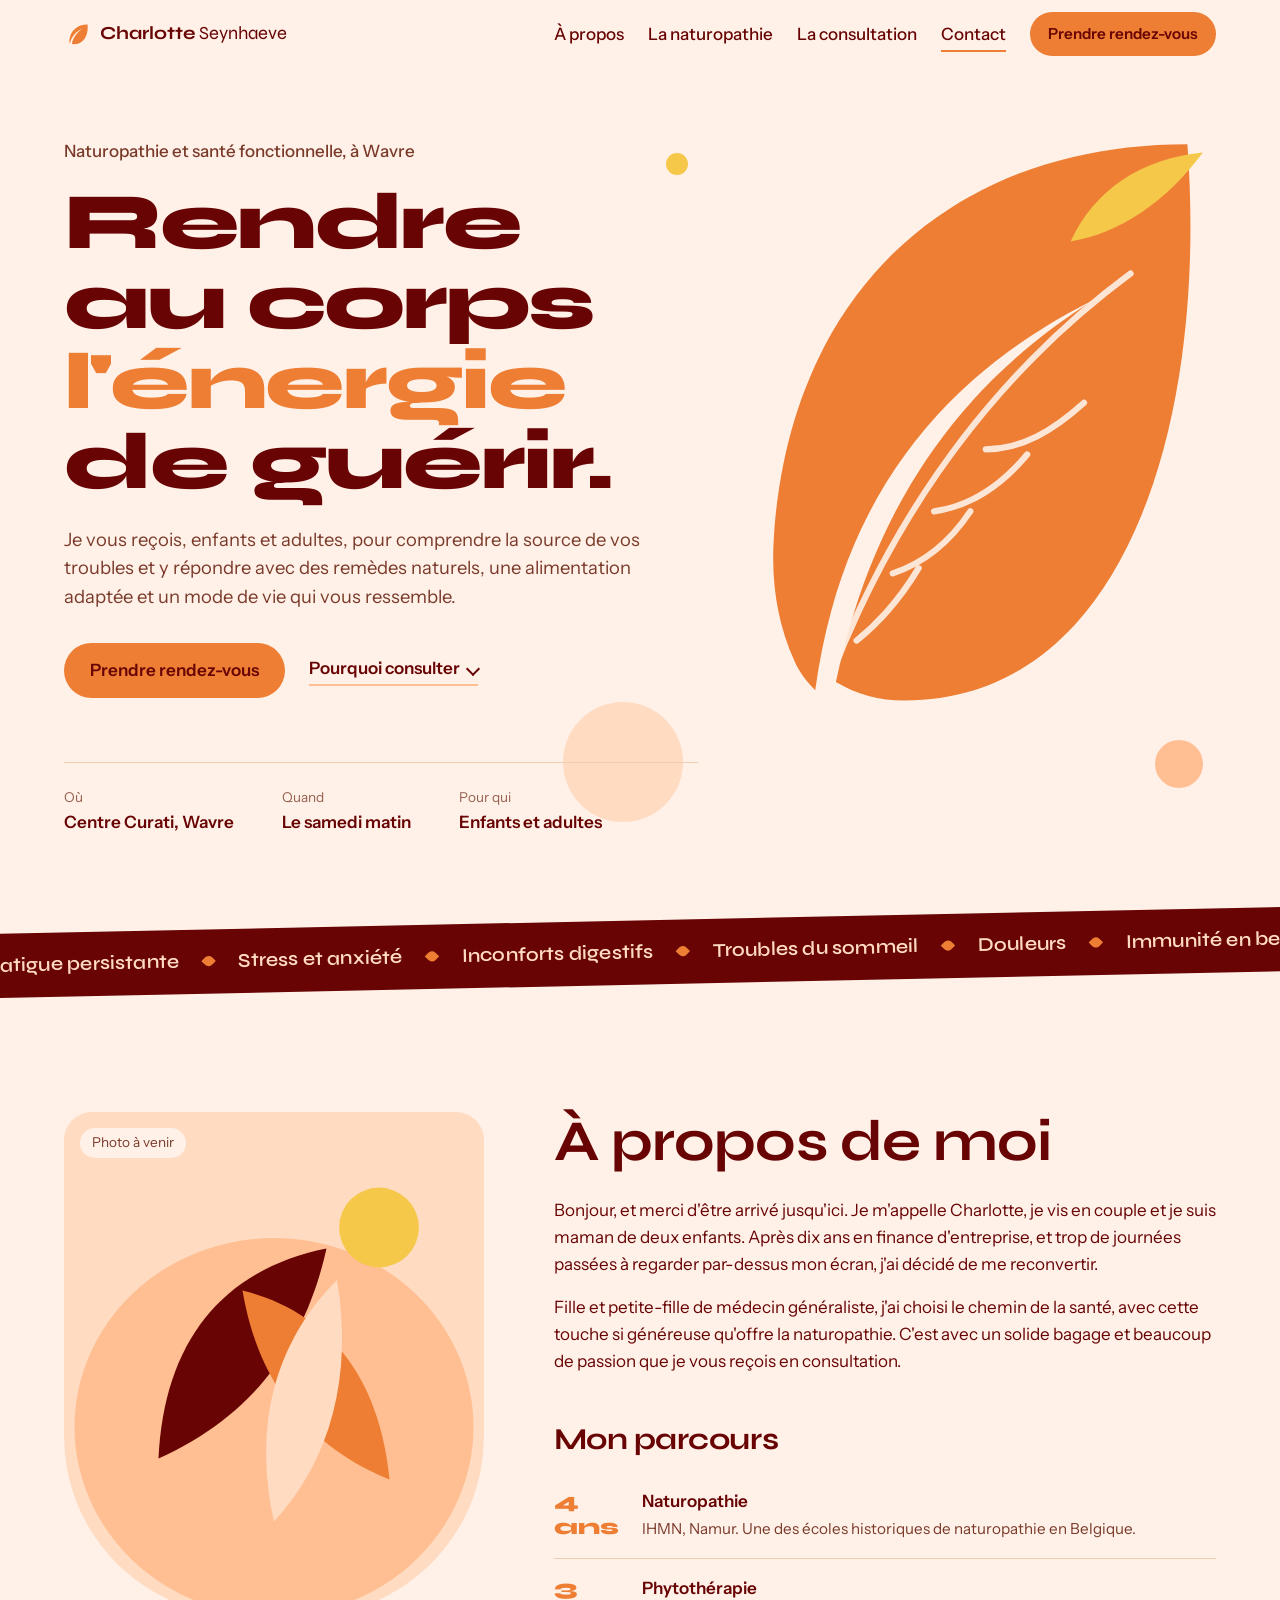
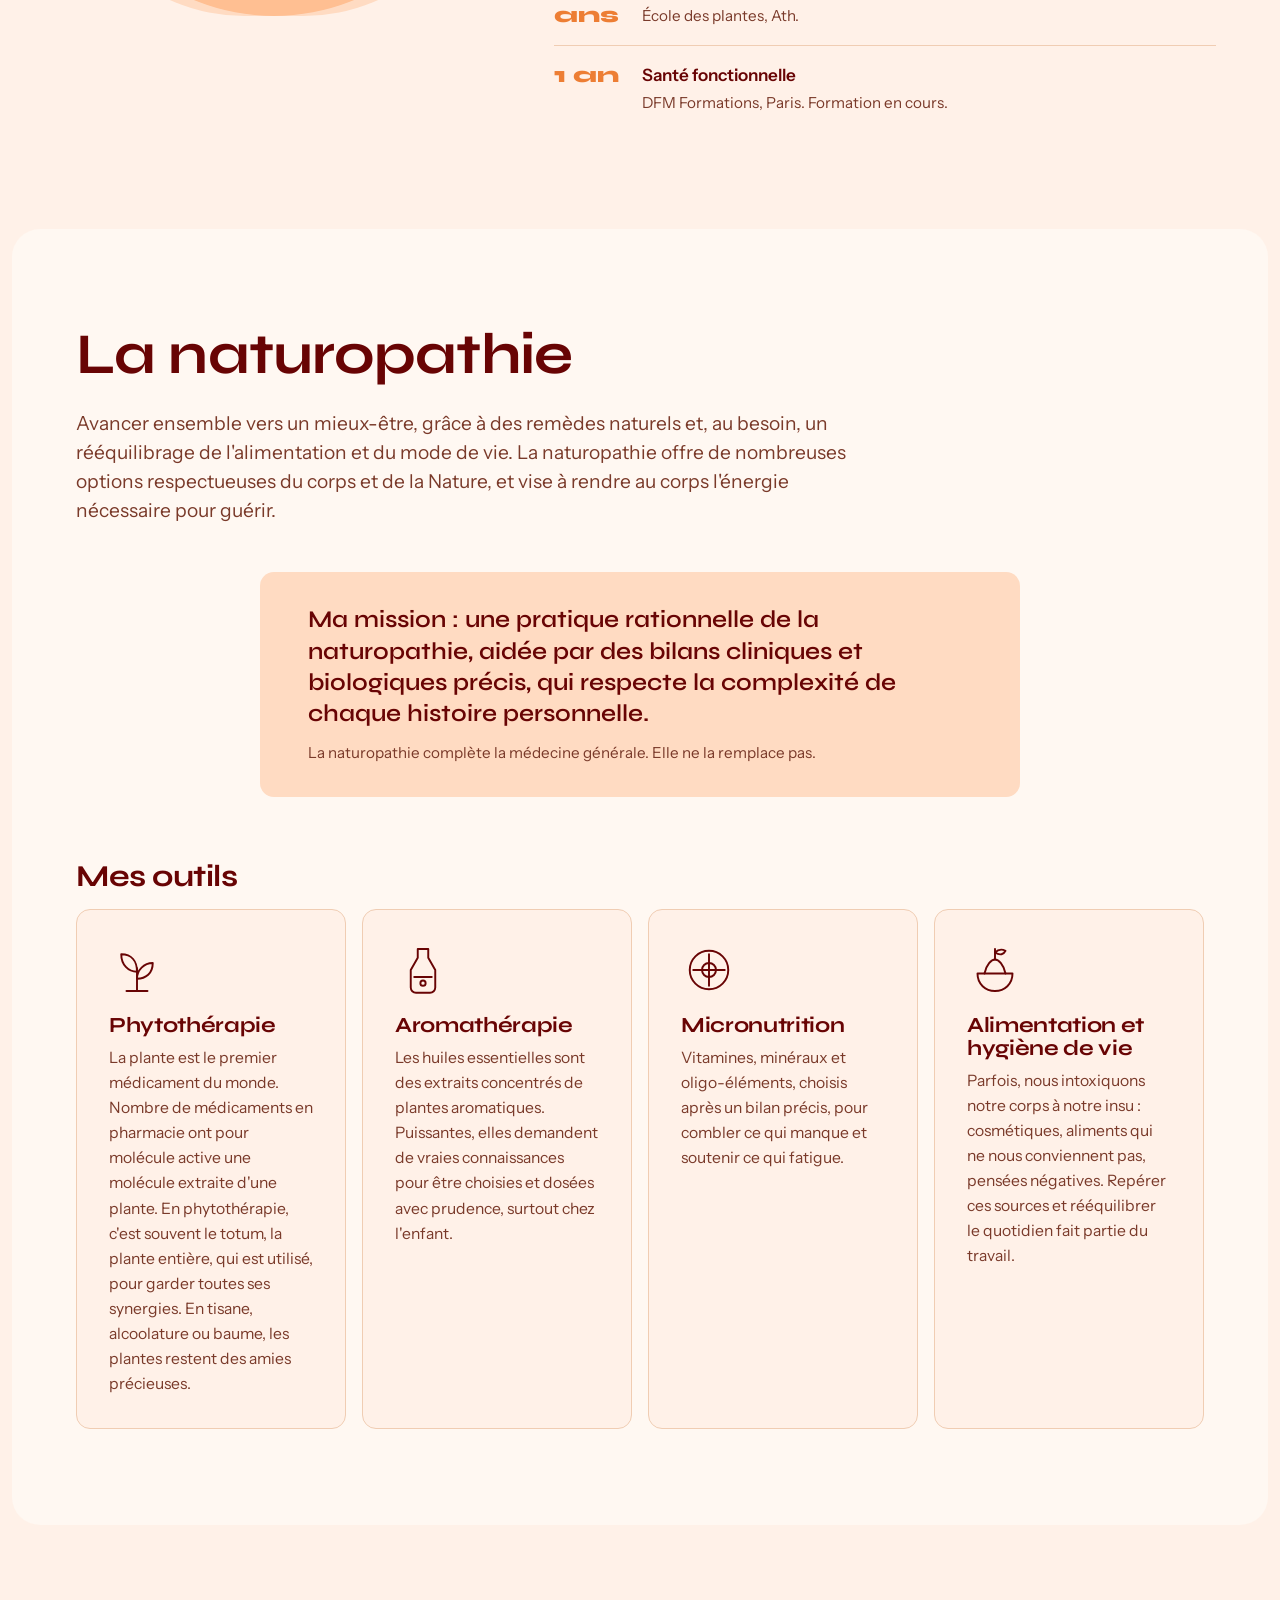
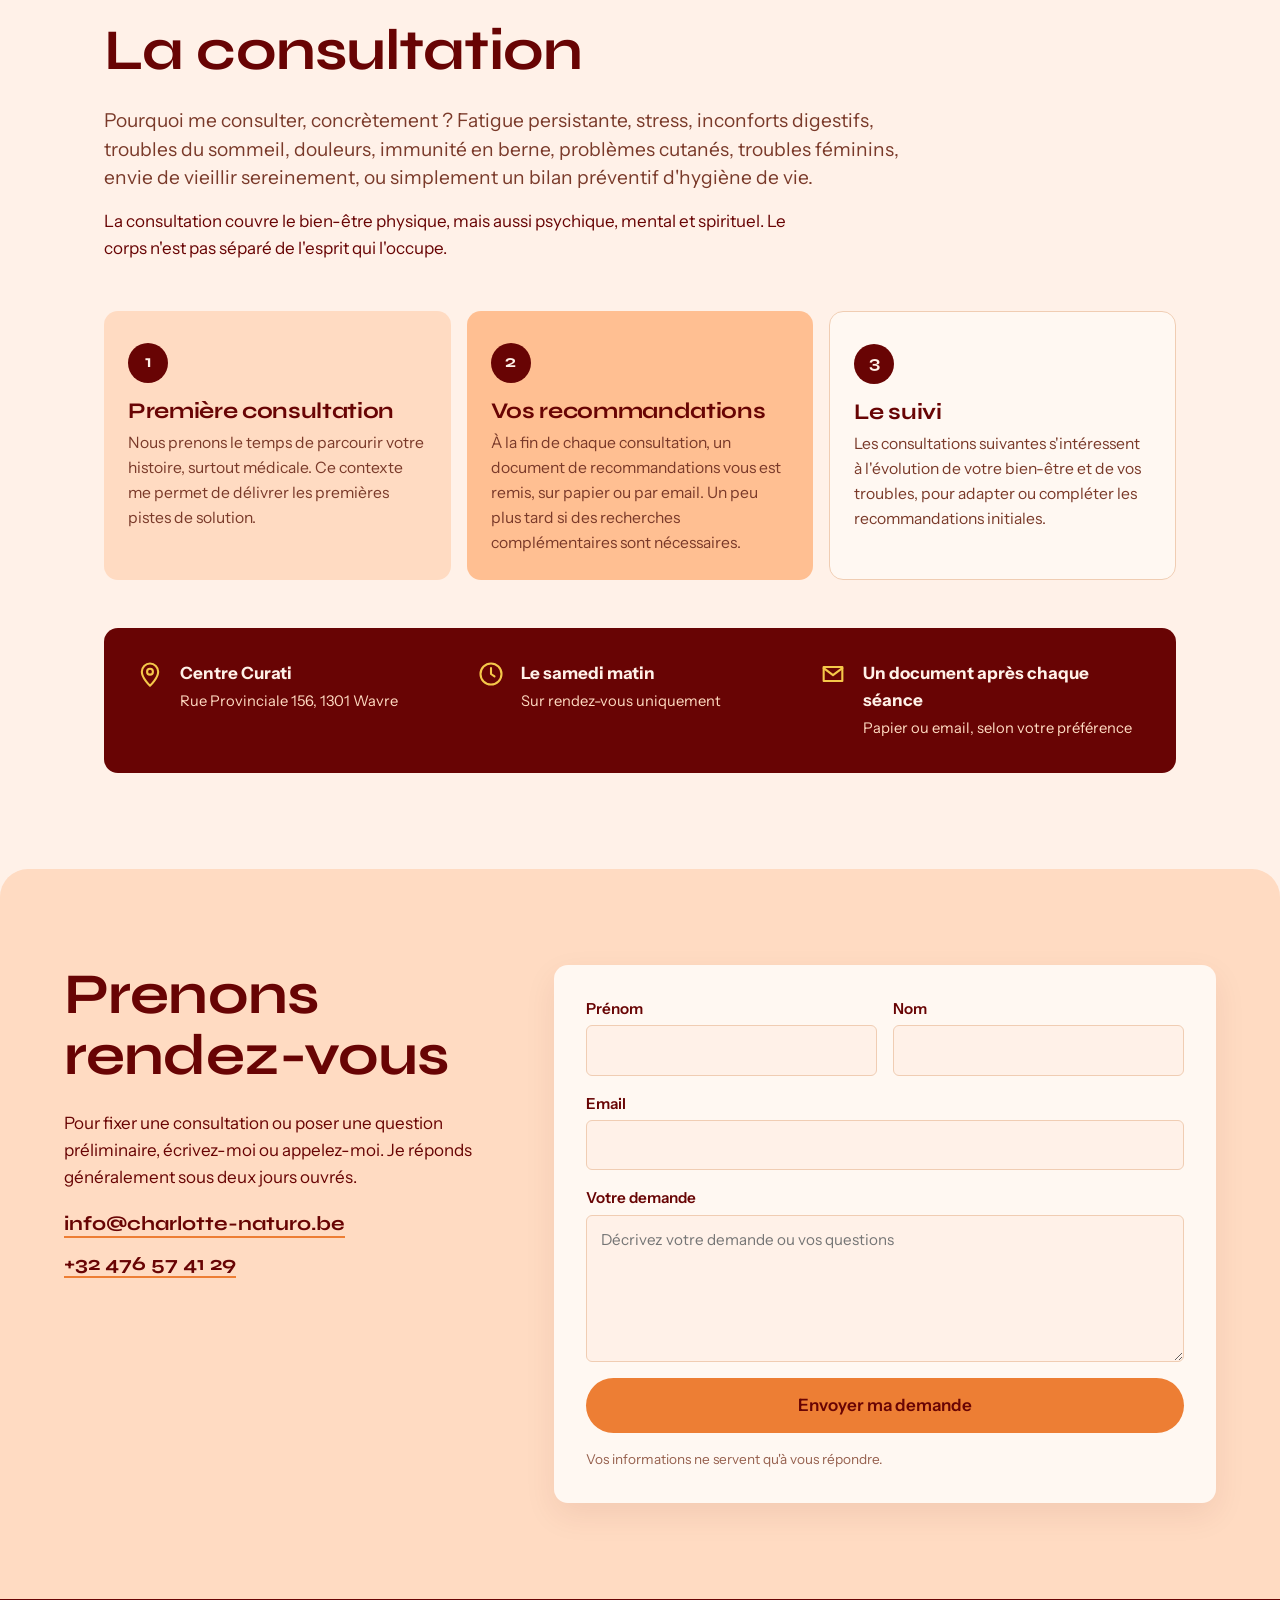
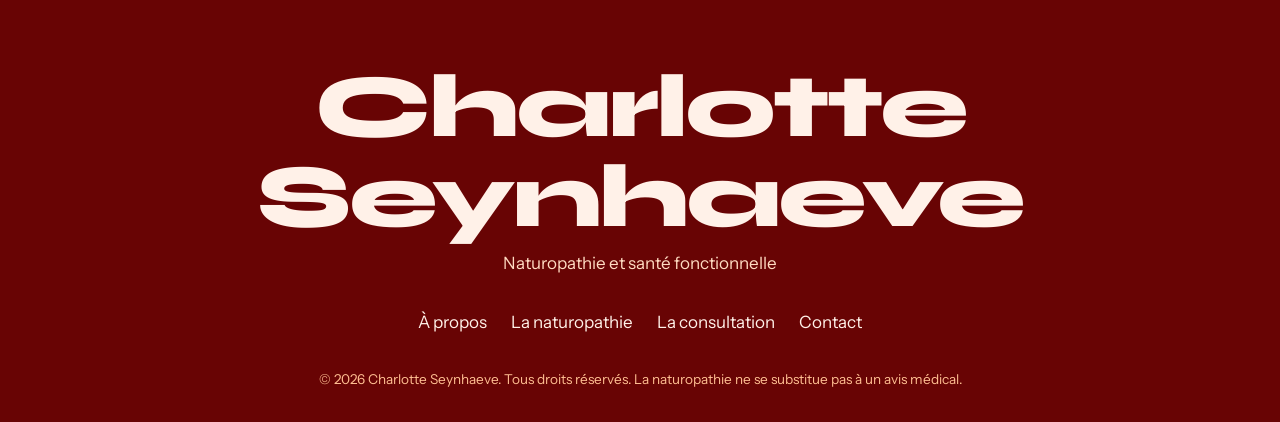
==== index.html @ 1e92072f "Nouveau site statique charlotte-naturo.be Refonte du site Wix en une page HTML/CSS/JS sans framework" ====
<!doctype html>
<html lang="fr">
<head>
<meta charset="utf-8">
<meta name="viewport" content="width=device-width, initial-scale=1">
<title>Charlotte Seynhaeve, naturopathe à Wavre</title>
<meta name="description" content="Naturopathie et santé fonctionnelle à Wavre. Consultations enfant et adulte le samedi matin au Centre Curati : phytothérapie, aromathérapie, alimentation et hygiène de vie.">
<meta property="og:title" content="Charlotte Seynhaeve, naturopathe à Wavre">
<meta property="og:description" content="Rendre au corps l'énergie de guérir. Naturopathie et santé fonctionnelle, consultations le samedi matin à Wavre.">
<meta property="og:type" content="website">
<meta name="theme-color" content="#ed7e34">
<link rel="icon" href="assets/img/favicon.svg" type="image/svg+xml">
<link rel="preconnect" href="https://fonts.googleapis.com">
<link rel="preconnect" href="https://fonts.gstatic.com" crossorigin>
<link href="https://fonts.googleapis.com/css2?family=Syne:wght@400..800&family=Instrument+Sans:ital,wght@0,400..700;1,400..700&display=swap" rel="stylesheet">
<link rel="stylesheet" href="assets/css/style.css">
</head>
<body>
<a class="skip" href="#main">Aller au contenu</a>

<header class="nav" id="top">
  <a class="nav__brand" href="#top" aria-label="Charlotte Seynhaeve, accueil">
    <svg class="nav__leaf" viewBox="0 0 32 32" aria-hidden="true"><path d="M27 5C15 5 7 12 6 24c0 1 .3 2 .7 3C9 18 14 13 21 10c-6 4-10 9-12 17 1 .4 2 .6 3 .6C23 27 28 17 27 5Z"/></svg>
    <span>Charlotte <em>Seynhaeve</em></span>
  </a>
  <nav class="nav__links" aria-label="Navigation principale">
    <a href="#apropos">À propos</a>
    <a href="#naturopathie">La naturopathie</a>
    <a href="#consultation">La consultation</a>
    <a href="#contact">Contact</a>
  </nav>
  <a class="btn btn--small nav__cta" href="#contact">Prendre rendez-vous</a>
  <button class="nav__burger" type="button" aria-expanded="false" aria-controls="mobilemenu" aria-label="Ouvrir le menu">
    <span></span><span></span>
  </button>
</header>
<div class="mobilemenu" id="mobilemenu" hidden>
  <a href="#apropos">À propos</a>
  <a href="#naturopathie">La naturopathie</a>
  <a href="#consultation">La consultation</a>
  <a href="#contact">Contact</a>
  <a class="btn" href="#contact">Prendre rendez-vous</a>
</div>

<main id="main">

<!-- ===== HERO ===== -->
<section class="hero">
  <div class="hero__art" aria-hidden="true">
    <svg class="hero__leaf" viewBox="0 0 520 620">
      <path class="leaf-body" d="M455 40C225 40 70 185 55 420c-3 45 4 85 20 120 5 11 12 20 20 28C120 385 215 265 365 190 230 275 150 395 115 560c20 12 42 18 66 18C395 578 475 310 455 40Z"/>
      <path class="leaf-vein" d="M110 555C170 400 265 265 400 165" />
      <path class="leaf-vein" d="M170 455c30-10 55-30 75-60M210 395c35-5 65-25 90-55M260 335c35 0 65-18 95-45M135 520c25-20 45-45 60-70"/>
      <path class="leaf-bud" d="M470 48c-60 6-105 36-128 86 48-8 92-38 128-86Z"/>
    </svg>
    <span class="hero__dot hero__dot--1"></span>
    <span class="hero__dot hero__dot--2"></span>
    <span class="hero__dot hero__dot--3"></span>
  </div>

  <div class="hero__copy">
    <p class="hero__intro">Naturopathie et santé fonctionnelle, à Wavre</p>
    <h1 class="hero__title">Rendre au corps <span class="nowrap">l'énergie</span> de guérir.</h1>
    <p class="hero__lead">Je vous reçois, enfants et adultes, pour comprendre la source de vos troubles et y répondre avec des remèdes naturels, une alimentation adaptée et un mode de vie qui vous ressemble.</p>
    <div class="hero__actions">
      <a class="btn" href="#contact">Prendre rendez-vous</a>
      <a class="link-arrow" href="#consultation">Pourquoi consulter</a>
    </div>
    <dl class="hero__facts">
      <div><dt>Où</dt><dd>Centre Curati, Wavre</dd></div>
      <div><dt>Quand</dt><dd>Le samedi matin</dd></div>
      <div><dt>Pour qui</dt><dd>Enfants et adultes</dd></div>
    </dl>
  </div>
</section>

<!-- ===== MOTIFS ===== -->
<section class="ticker" aria-label="Motifs de consultation">
  <div class="ticker__track">
    <ul class="ticker__list">
      <li>Fatigue persistante</li><li>Stress et anxiété</li><li>Inconforts digestifs</li><li>Troubles du sommeil</li><li>Douleurs</li><li>Immunité en berne</li><li>Problèmes cutanés</li><li>Troubles féminins</li><li>Vieillir sereinement</li><li>Bilan préventif</li>
    </ul>
    <ul class="ticker__list" aria-hidden="true">
      <li>Fatigue persistante</li><li>Stress et anxiété</li><li>Inconforts digestifs</li><li>Troubles du sommeil</li><li>Douleurs</li><li>Immunité en berne</li><li>Problèmes cutanés</li><li>Troubles féminins</li><li>Vieillir sereinement</li><li>Bilan préventif</li>
    </ul>
  </div>
</section>

<!-- ===== A PROPOS ===== -->
<section class="about" id="apropos">
  <div class="about__grid">
    <div class="about__portrait reveal" aria-hidden="true">
      <div class="portrait">
        <svg viewBox="0 0 400 480" class="portrait__art">
          <ellipse class="p-ground" cx="200" cy="300" rx="190" ry="180"/>
          <path class="p-leaf p-leaf--a" d="M90 330C95 220 150 150 250 130 230 220 180 290 90 330Z"/>
          <path class="p-leaf p-leaf--b" d="M310 350C300 250 250 190 170 170 185 260 235 320 310 350Z"/>
          <path class="p-leaf p-leaf--c" d="M200 390C180 300 200 220 260 160 275 250 255 330 200 390Z"/>
          <circle class="p-sun" cx="300" cy="110" r="38"/>
        </svg>
        <p class="portrait__caption">Photo à venir</p>
      </div>
    </div>
    <div class="about__text">
      <h2 class="h2 reveal">À propos de moi</h2>
      <p class="reveal">Bonjour, et merci d'être arrivé jusqu'ici. Je m'appelle Charlotte, je vis en couple et je suis maman de deux enfants. Après dix ans en finance d'entreprise, et trop de journées passées à regarder par-dessus mon écran, j'ai décidé de me reconvertir.</p>
      <p class="reveal">Fille et petite-fille de médecin généraliste, j'ai choisi le chemin de la santé, avec cette touche si généreuse qu'offre la naturopathie. C'est avec un solide bagage et beaucoup de passion que je vous reçois en consultation.</p>

      <h3 class="h3 reveal">Mon parcours</h3>
      <ol class="timeline reveal">
        <li>
          <span class="timeline__years">4 ans</span>
          <div><strong>Naturopathie</strong><span>IHMN, Namur. Une des écoles historiques de naturopathie en Belgique.</span></div>
        </li>
        <li>
          <span class="timeline__years">3 ans</span>
          <div><strong>Phytothérapie</strong><span>École des plantes, Ath.</span></div>
        </li>
        <li>
          <span class="timeline__years">1 an</span>
          <div><strong>Santé fonctionnelle</strong><span>DFM Formations, Paris. Formation en cours.</span></div>
        </li>
      </ol>
    </div>
  </div>
</section>

<!-- ===== NATUROPATHIE ===== -->
<section class="naturo" id="naturopathie">
  <div class="naturo__head">
    <h2 class="h2 reveal">La naturopathie</h2>
    <p class="lead reveal">Avancer ensemble vers un mieux-être, grâce à des remèdes naturels et, au besoin, un rééquilibrage de l'alimentation et du mode de vie. La naturopathie offre de nombreuses options respectueuses du corps et de la Nature, et vise à rendre au corps l'énergie nécessaire pour guérir.</p>
  </div>

  <blockquote class="pull reveal">
    <p>Ma mission : une pratique rationnelle de la naturopathie, aidée par des bilans cliniques et biologiques précis, qui respecte la complexité de chaque histoire personnelle.</p>
    <footer>La naturopathie complète la médecine générale. Elle ne la remplace pas.</footer>
  </blockquote>

  <h3 class="h3 reveal">Mes outils</h3>
  <div class="tools">
    <article class="tool reveal">
      <svg class="tool__icon" viewBox="0 0 64 64" aria-hidden="true"><path d="M32 56V30"/><path d="M32 34c-10 0-18-8-18-20 12 0 18 8 18 20Z"/><path d="M32 42c0-10 8-18 18-18 0 12-8 18-18 18Z"/><path d="M20 56h24"/></svg>
      <h4>Phytothérapie</h4>
      <p>La plante est le premier médicament du monde. Nombre de médicaments en pharmacie ont pour molécule active une molécule extraite d'une plante. En phytothérapie, c'est souvent le totum, la plante entière, qui est utilisé, pour garder toutes ses synergies. En tisane, alcoolature ou baume, les plantes restent des amies précieuses.</p>
    </article>
    <article class="tool reveal">
      <svg class="tool__icon" viewBox="0 0 64 64" aria-hidden="true"><path d="M26 8h12v10l8 14v20a6 6 0 0 1-6 6H24a6 6 0 0 1-6-6V32l8-14V8Z"/><path d="M22 40h20"/><circle cx="32" cy="47" r="3"/></svg>
      <h4>Aromathérapie</h4>
      <p>Les huiles essentielles sont des extraits concentrés de plantes aromatiques. Puissantes, elles demandent de vraies connaissances pour être choisies et dosées avec prudence, surtout chez l'enfant.</p>
    </article>
    <article class="tool reveal">
      <svg class="tool__icon" viewBox="0 0 64 64" aria-hidden="true"><circle cx="32" cy="32" r="22"/><path d="M32 14v36M14 32h36"/><circle cx="32" cy="32" r="8"/></svg>
      <h4>Micronutrition</h4>
      <p>Vitamines, minéraux et oligo-éléments, choisis après un bilan précis, pour combler ce qui manque et soutenir ce qui fatigue.</p>
    </article>
    <article class="tool reveal">
      <svg class="tool__icon" viewBox="0 0 64 64" aria-hidden="true"><path d="M12 36c0 12 9 20 20 20s20-8 20-20H12Z"/><path d="M20 36c2-10 8-16 12-16s10 6 12 16"/><path d="M32 20V8"/><path d="M32 12c4-4 8-4 12-2-2 4-6 6-12 2Z"/></svg>
      <h4>Alimentation et hygiène de vie</h4>
      <p>Parfois, nous intoxiquons notre corps à notre insu : cosmétiques, aliments qui ne nous conviennent pas, pensées négatives. Repérer ces sources et rééquilibrer le quotidien fait partie du travail.</p>
    </article>
  </div>
</section>

<!-- ===== CONSULTATION ===== -->
<section class="consult" id="consultation">
  <div class="consult__intro">
    <h2 class="h2 reveal">La consultation</h2>
    <p class="lead reveal">Pourquoi me consulter, concrètement ? Fatigue persistante, stress, inconforts digestifs, troubles du sommeil, douleurs, immunité en berne, problèmes cutanés, troubles féminins, envie de vieillir sereinement, ou simplement un bilan préventif d'hygiène de vie.</p>
    <p class="reveal">La consultation couvre le bien-être physique, mais aussi psychique, mental et spirituel. Le corps n'est pas séparé de l'esprit qui l'occupe.</p>
  </div>

  <ol class="steps">
    <li class="step reveal">
      <span class="step__num">1</span>
      <h3>Première consultation</h3>
      <p>Nous prenons le temps de parcourir votre histoire, surtout médicale. Ce contexte me permet de délivrer les premières pistes de solution.</p>
    </li>
    <li class="step reveal">
      <span class="step__num">2</span>
      <h3>Vos recommandations</h3>
      <p>À la fin de chaque consultation, un document de recommandations vous est remis, sur papier ou par email. Un peu plus tard si des recherches complémentaires sont nécessaires.</p>
    </li>
    <li class="step reveal">
      <span class="step__num">3</span>
      <h3>Le suivi</h3>
      <p>Les consultations suivantes s'intéressent à l'évolution de votre bien-être et de vos troubles, pour adapter ou compléter les recommandations initiales.</p>
    </li>
  </ol>

  <aside class="practical reveal">
    <div class="practical__item">
      <svg viewBox="0 0 24 24" aria-hidden="true"><path d="M12 22s7-6.5 7-12a7 7 0 1 0-14 0c0 5.5 7 12 7 12Z"/><circle cx="12" cy="10" r="2.5"/></svg>
      <div><strong>Centre Curati</strong><span>Rue Provinciale 156, 1301 Wavre</span></div>
    </div>
    <div class="practical__item">
      <svg viewBox="0 0 24 24" aria-hidden="true"><circle cx="12" cy="12" r="9"/><path d="M12 7v5l3 2"/></svg>
      <div><strong>Le samedi matin</strong><span>Sur rendez-vous uniquement</span></div>
    </div>
    <div class="practical__item">
      <svg viewBox="0 0 24 24" aria-hidden="true"><path d="M4 6h16v12H4z"/><path d="m4 7 8 6 8-6"/></svg>
      <div><strong>Un document après chaque séance</strong><span>Papier ou email, selon votre préférence</span></div>
    </div>
  </aside>
</section>

<!-- ===== CONTACT ===== -->
<section class="contact" id="contact">
  <div class="contact__grid">
    <div class="contact__text">
      <h2 class="h2 reveal">Prenons rendez-vous</h2>
      <p class="reveal">Pour fixer une consultation ou poser une question préliminaire, écrivez-moi ou appelez-moi. Je réponds généralement sous deux jours ouvrés.</p>
      <ul class="contact__list reveal">
        <li><a href="mailto:info@charlotte-naturo.be">info@charlotte-naturo.be</a></li>
        <li><a href="tel:+32476574129">+32 476 57 41 29</a></li>
      </ul>
    </div>
    <form class="form reveal" action="mailto:info@charlotte-naturo.be" method="post" enctype="text/plain" novalidate>
      <div class="form__row">
        <label>Prénom<input type="text" name="prenom" autocomplete="given-name" required></label>
        <label>Nom<input type="text" name="nom" autocomplete="family-name" required></label>
      </div>
      <label>Email<input type="email" name="email" autocomplete="email" required></label>
      <label>Votre demande<textarea name="message" rows="5" required placeholder="Décrivez votre demande ou vos questions"></textarea></label>
      <p class="form__error" hidden>Merci de compléter tous les champs avant d'envoyer.</p>
      <button class="btn btn--wide" type="submit">Envoyer ma demande</button>
      <p class="form__note">Vos informations ne servent qu'à vous répondre.</p>
    </form>
  </div>
</section>

</main>

<footer class="footer">
  <p class="footer__name">Charlotte Seynhaeve</p>
  <p class="footer__tag">Naturopathie et santé fonctionnelle</p>
  <nav class="footer__links" aria-label="Liens de pied de page">
    <a href="#apropos">À propos</a>
    <a href="#naturopathie">La naturopathie</a>
    <a href="#consultation">La consultation</a>
    <a href="#contact">Contact</a>
  </nav>
  <p class="footer__legal">© <span data-year>2026</span> Charlotte Seynhaeve. Tous droits réservés. La naturopathie ne se substitue pas à un avis médical.</p>
</footer>

<script src="assets/js/main.js" defer></script>
</body>
</html>
---- assets/css/style.css ----
/* Charlotte Seynhaeve, naturopathe. Feuille de style unique, mobile-first. */

/* ---------- Tokens ---------- */
:root {
  /* Charte Wix du site : orange, bordeaux, trois pêches */
  --cream: #fff1e8;
  --peach: #ffdbc2;
  --peach-deep: #ffbf92;
  --orange: #ed7e34;
  --orange-deep: #b8530f;
  --sun: #f5c84a;
  --ink: #680404;
  --ink-soft: #7a3a2a;
  --ink-muted: #96604e;
  --line: #f0cdb3;
  --white: #fff8f2;

  --font-display: "Syne", "Avenir Next", "Helvetica Neue", sans-serif;
  --font-body: "Instrument Sans", "Helvetica Neue", Arial, sans-serif;

  --space-1: 4px;
  --space-2: 8px;
  --space-3: 12px;
  --space-4: 16px;
  --space-5: 24px;
  --space-6: 32px;
  --space-7: 48px;
  --space-8: 64px;
  --space-9: 96px;
  --space-10: 128px;

  --radius-sm: 6px;
  --radius-md: 14px;
  --radius-lg: 28px;
  --radius-pill: 999px;

  --shadow-soft: 0 12px 32px rgba(104, 4, 4, 0.08);
  --shadow-lift: 0 20px 48px rgba(104, 4, 4, 0.14);

  --ease-out: cubic-bezier(0.22, 1, 0.36, 1);
  --gutter: clamp(20px, 5vw, 72px);
  --measure: 62ch;
}

/* ---------- Base ---------- */
*, *::before, *::after { box-sizing: border-box; }
html { scroll-behavior: smooth; -webkit-text-size-adjust: 100%; }
body {
  margin: 0;
  background: var(--cream);
  color: var(--ink);
  font-family: var(--font-body);
  font-size: 17px;
  line-height: 1.6;
  overflow-x: hidden;
}
img, svg { display: block; max-width: 100%; }
a { color: inherit; }
p { margin: 0 0 var(--space-4); max-width: var(--measure); }
h1, h2, h3, h4 { margin: 0; font-family: var(--font-display); font-weight: 700; line-height: 1.05; letter-spacing: -0.015em; }
ul, ol { margin: 0; padding: 0; list-style: none; }
button { font: inherit; color: inherit; }
.nowrap { white-space: nowrap; }

:focus-visible { outline: 3px solid var(--orange-deep); outline-offset: 3px; border-radius: 4px; }

.skip {
  position: absolute; left: var(--space-4); top: -100px;
  background: var(--ink); color: var(--cream); padding: var(--space-2) var(--space-4);
  border-radius: var(--radius-sm); z-index: 100;
}
.skip:focus { top: var(--space-4); }

/* ---------- Type scale ---------- */
.h2 {
  font-size: clamp(2.2rem, 5.2vw, 3.6rem);
  margin-bottom: var(--space-5);
}
.h3 {
  font-size: clamp(1.5rem, 2.6vw, 1.9rem);
  margin: var(--space-7) 0 var(--space-4);
}
.lead { font-size: 1.2rem; line-height: 1.5; color: var(--ink-soft); }

/* ---------- Buttons and links ---------- */
.btn {
  display: inline-flex; align-items: center; justify-content: center; gap: var(--space-2);
  background: var(--orange); color: var(--ink);
  font-weight: 600; text-decoration: none;
  padding: 14px 26px; border: 0; border-radius: var(--radius-pill);
  transition: transform .35s var(--ease-out), box-shadow .35s var(--ease-out), background .2s;
  cursor: pointer;
}
.btn:hover { background: var(--sun); transform: translateY(-2px); box-shadow: 0 10px 24px rgba(237, 126, 52, 0.35); }
.btn:active { transform: translateY(0); }
.btn--small { padding: 10px 18px; font-size: .95rem; }
.btn--wide { width: 100%; }

.link-arrow {
  display: inline-flex; align-items: center; gap: var(--space-2);
  font-weight: 600; text-decoration: none; color: var(--ink);
  padding-bottom: 2px; border-bottom: 2px solid var(--peach-deep);
  transition: border-color .2s;
}
.link-arrow::after { content: ""; width: 10px; height: 10px; border-right: 2px solid currentColor; border-bottom: 2px solid currentColor; transform: rotate(45deg); transition: transform .25s var(--ease-out); }
.link-arrow:hover { border-color: var(--orange); }
.link-arrow:hover::after { transform: translateY(3px) rotate(45deg); }

/* ---------- Nav ---------- */
.nav {
  position: sticky; top: 0; z-index: 50;
  display: flex; align-items: center; gap: var(--space-5);
  padding: var(--space-3) var(--gutter);
  background: rgba(255, 241, 232, 0.86);
  backdrop-filter: blur(14px); -webkit-backdrop-filter: blur(14px);
  border-bottom: 1px solid transparent;
  transition: border-color .3s;
}
.nav.is-scrolled { border-bottom-color: var(--line); }
.nav__brand {
  display: inline-flex; align-items: center; gap: var(--space-2);
  font-family: var(--font-display); font-size: 1.15rem; font-weight: 700; text-decoration: none;
  margin-right: auto;
}
.nav__brand em { font-style: normal; font-weight: 400; }
.nav__leaf { width: 28px; height: 28px; fill: var(--orange); transition: transform .5s var(--ease-out); }
.nav__brand:hover .nav__leaf { transform: rotate(-18deg); }
.nav__links { display: none; gap: var(--space-5); }
.nav__links a { text-decoration: none; font-weight: 500; position: relative; padding: 4px 0; }
.nav__links a::after { content: ""; position: absolute; left: 0; right: 0; bottom: 0; height: 2px; background: var(--orange); transform: scaleX(0); transform-origin: left; transition: transform .3s var(--ease-out); }
.nav__links a:hover::after, .nav__links a.is-active::after { transform: scaleX(1); }
.nav__cta { display: none; }
.nav__burger {
  width: 44px; height: 44px; display: grid; place-items: center;
  background: none; border: 0; cursor: pointer; border-radius: var(--radius-pill);
}
.nav__burger span { display: block; width: 22px; height: 2px; background: var(--ink); transition: transform .3s var(--ease-out); }
.nav__burger span:first-child { transform: translateY(-3px); }
.nav__burger span:last-child { transform: translateY(3px); }
.nav__burger[aria-expanded="true"] span:first-child { transform: translateY(1px) rotate(45deg); }
.nav__burger[aria-expanded="true"] span:last-child { transform: translateY(-1px) rotate(-45deg); }

.mobilemenu {
  position: fixed; inset: 64px 0 auto 0; z-index: 49;
  display: flex; flex-direction: column; gap: var(--space-3);
  padding: var(--space-5) var(--gutter) var(--space-6);
  background: var(--cream); border-bottom: 1px solid var(--line);
  box-shadow: var(--shadow-soft);
}
.mobilemenu[hidden] { display: none; }
.mobilemenu a { text-decoration: none; font-family: var(--font-display); font-size: 1.5rem; font-weight: 700; }
.mobilemenu .btn { font-family: var(--font-body); font-size: 1rem; align-self: flex-start; margin-top: var(--space-3); }

@media (min-width: 900px) {
  .nav__links { display: flex; }
  .nav__cta { display: inline-flex; }
  .nav__burger, .mobilemenu { display: none; }
}

/* ---------- Hero ---------- */
.hero {
  position: relative;
  display: grid;
  padding: var(--space-7) var(--gutter) var(--space-8);
  min-height: calc(100svh - 64px);
  align-content: center;
  overflow: hidden;
}
.hero__art { position: absolute; inset: 0; pointer-events: none; z-index: 0; }
.hero__leaf {
  position: absolute; right: -22%; top: -4%; width: min(70vw, 420px); height: auto;
  transform-origin: 85% 10%;
  animation: leaf-in 1.4s var(--ease-out) both, breathe 9s ease-in-out 1.4s infinite;
  will-change: transform;
}
/* Sur mobile la feuille passe derrière le titre : teinte pêche pour garder le texte lisible */
.leaf-body { fill: var(--peach); }
.leaf-vein { fill: none; stroke: var(--cream); stroke-width: 6; stroke-linecap: round; opacity: .9; }
@media (min-width: 900px) { .leaf-body { fill: var(--orange); } }
.leaf-bud { fill: var(--sun); }
.hero__dot { position: absolute; border-radius: 50%; background: var(--peach); opacity: 0; animation: dot-in 1s var(--ease-out) forwards; }
.hero__dot--1 { width: 120px; height: 120px; left: -40px; bottom: 12%; animation-delay: .5s; }
.hero__dot--2 { width: 48px; height: 48px; right: 14%; bottom: 18%; background: var(--peach-deep); animation-delay: .8s; }
.hero__dot--3 { width: 22px; height: 22px; left: 52%; top: 10%; background: var(--sun); animation-delay: 1s; }

.hero__copy { position: relative; z-index: 1; max-width: 680px; }
.hero__intro { font-weight: 500; color: var(--ink-soft); margin-bottom: var(--space-4); animation: rise .8s var(--ease-out) both; }
.hero__title {
  font-size: clamp(2.6rem, 7.2vw, 5rem);
  line-height: 1;
  font-weight: 800;
  letter-spacing: -0.03em;
  margin-bottom: var(--space-5);
  animation: rise .9s var(--ease-out) .1s both;
}
.hero__title .nowrap { color: var(--orange-deep); }
@media (min-width: 900px) { .hero__title .nowrap { color: var(--orange); } }
.hero__lead { font-size: 1.15rem; line-height: 1.55; color: var(--ink-soft); max-width: 52ch; margin-bottom: var(--space-6); animation: rise .9s var(--ease-out) .25s both; }
.hero__actions { display: flex; flex-wrap: wrap; align-items: center; gap: var(--space-5); animation: rise .9s var(--ease-out) .35s both; }
.hero__facts {
  display: grid; grid-template-columns: repeat(3, auto); justify-content: start; gap: var(--space-5) var(--space-7);
  margin: var(--space-8) 0 0; padding-top: var(--space-5);
  border-top: 1px solid var(--line);
  animation: rise .9s var(--ease-out) .5s both;
}
.hero__facts dt { font-size: .85rem; color: var(--ink-muted); }
.hero__facts dd { margin: 0; font-weight: 600; }
@media (max-width: 480px) { .hero__facts { grid-template-columns: 1fr; gap: var(--space-3); } }

@keyframes rise { from { opacity: 0; transform: translateY(22px); } to { opacity: 1; transform: none; } }
@keyframes leaf-in { from { opacity: 0; transform: rotate(-14deg) scale(.9); } to { opacity: 1; transform: none; } }
@keyframes breathe { 0%, 100% { transform: rotate(0) scale(1); } 50% { transform: rotate(-3deg) scale(1.025); } }
@keyframes dot-in { to { opacity: 1; } }

@media (min-width: 900px) {
  .hero { grid-template-columns: 1.1fr .9fr; padding-top: var(--space-8); }
  .hero__leaf { right: 2%; top: 4%; width: min(42vw, 560px); }
  .hero__dot--1 { left: 44%; bottom: 10%; }
  .hero__dot--2 { right: 6%; bottom: 14%; }
}

/* ---------- Ticker ---------- */
.ticker {
  background: var(--ink); color: var(--peach);
  padding: var(--space-4) 0; overflow: hidden;
  transform: rotate(-1.2deg) scale(1.02);
  margin: var(--space-4) 0 var(--space-6);
}
.ticker__track { display: flex; width: max-content; animation: ticker 48s linear infinite; }
.ticker__list { display: flex; }
.ticker__list li {
  display: flex; align-items: center; gap: var(--space-5); padding-right: var(--space-5);
  font-family: var(--font-display); font-size: 1.2rem; font-weight: 600; white-space: nowrap;
}
.ticker__list li::after { content: ""; width: 10px; height: 10px; border-radius: 50% 0; background: var(--orange); transform: rotate(45deg); }
.ticker:hover .ticker__track { animation-play-state: paused; }
@keyframes ticker { to { transform: translateX(-50%); } }

/* ---------- Sections ---------- */
section { padding-inline: var(--gutter); }
.about, .naturo, .consult, .contact { padding-block: var(--space-9); }

/* About */
.about__grid { display: grid; gap: var(--space-7); max-width: 1200px; margin: 0 auto; }
.portrait {
  position: relative; border-radius: var(--radius-lg) var(--radius-lg) 180px 180px;
  background: var(--peach); overflow: hidden; aspect-ratio: 5 / 6; max-width: 420px;
}
.portrait__art { width: 100%; height: 100%; }
.p-ground { fill: var(--peach-deep); }
.p-leaf { fill: var(--ink); }
.p-leaf--b { fill: var(--orange); }
.p-leaf--c { fill: var(--peach); }
.p-sun { fill: var(--sun); }
.portrait__caption { position: absolute; left: var(--space-4); top: var(--space-4); margin: 0; font-size: .85rem; color: var(--ink-soft); background: var(--cream); padding: 4px 12px; border-radius: var(--radius-pill); }

.timeline { display: grid; max-width: var(--measure); }
.timeline li { display: grid; grid-template-columns: 72px 1fr; gap: var(--space-4); align-items: start; padding: var(--space-4) 0; border-top: 1px solid var(--line); }
.timeline li:first-child { border-top: 0; }
.timeline__years { font-family: var(--font-display); font-weight: 800; font-size: 1.4rem; color: var(--orange); line-height: 1.2; }
.timeline strong { display: block; font-weight: 600; }
.timeline span:not(.timeline__years) { color: var(--ink-soft); font-size: .95rem; }

@media (min-width: 900px) {
  .about__grid { grid-template-columns: 2fr 3fr; align-items: start; }
  .about__portrait { position: sticky; top: 96px; }
}

/* Naturopathie */
.naturo { background: var(--white); border-radius: var(--radius-lg); margin-inline: var(--space-3); }
.naturo__head, .naturo .h3, .tools, .pull { max-width: 1200px; margin-inline: auto; }
.naturo .h3 { margin-top: var(--space-8); }
.pull {
  margin-block: var(--space-7); padding: var(--space-6) var(--space-6) var(--space-6) var(--space-7);
  background: var(--peach); border-radius: var(--radius-md);
  max-width: 760px;
}
.pull p { font-family: var(--font-display); font-weight: 600; font-size: clamp(1.2rem, 2.2vw, 1.5rem); line-height: 1.3; margin-bottom: var(--space-3); }
.pull footer { font-size: .95rem; color: var(--ink-soft); }

.tools { display: grid; gap: var(--space-4); }
.tool {
  padding: var(--space-6); border-radius: var(--radius-md);
  background: var(--cream); border: 1px solid var(--line);
  transition: transform .4s var(--ease-out), box-shadow .4s var(--ease-out), border-color .3s;
}
.tool:hover { transform: translateY(-4px); box-shadow: var(--shadow-soft); border-color: var(--peach-deep); }
.tool__icon { width: 56px; height: 56px; fill: none; stroke: var(--ink); stroke-width: 2.2; stroke-linecap: round; stroke-linejoin: round; margin-bottom: var(--space-4); transition: stroke .3s; }
.tool:hover .tool__icon { stroke: var(--orange); }
.tool h4 { font-size: 1.35rem; margin-bottom: var(--space-2); }
.tool p { font-size: .98rem; color: var(--ink-soft); margin: 0; }

@media (min-width: 700px) { .tools { grid-template-columns: 1fr 1fr; } }
@media (min-width: 1100px) { .tools { grid-template-columns: repeat(4, 1fr); } }

/* Consultation */
.consult { max-width: 1200px; margin-inline: auto; }
.steps { display: grid; gap: var(--space-4); margin-top: var(--space-7); }
.step {
  position: relative; padding: var(--space-6) var(--space-5) var(--space-5);
  background: var(--peach); border-radius: var(--radius-md);
}
.step__num {
  display: inline-grid; place-items: center; width: 40px; height: 40px; border-radius: 50%;
  background: var(--ink); color: var(--cream); font-family: var(--font-display); font-weight: 700; font-size: 1.1rem;
  margin-bottom: var(--space-4);
}
.step h3 { font-size: 1.4rem; margin-bottom: var(--space-2); }
.step p { margin: 0; color: var(--ink-soft); font-size: .98rem; }
.step:nth-child(2) { background: var(--peach-deep); }
.step:nth-child(3) { background: var(--white); border: 1px solid var(--line); }

.practical {
  display: grid; gap: var(--space-4); margin-top: var(--space-7);
  padding: var(--space-5); border-radius: var(--radius-md); background: var(--ink); color: var(--cream);
}
.practical__item { display: flex; gap: var(--space-4); align-items: flex-start; }
.practical__item svg { width: 28px; height: 28px; flex: none; fill: none; stroke: var(--sun); stroke-width: 1.8; stroke-linecap: round; stroke-linejoin: round; }
.practical__item strong { display: block; }
.practical__item span { font-size: .92rem; color: var(--peach); }

@media (min-width: 800px) {
  .steps { grid-template-columns: repeat(3, 1fr); }
  .practical { grid-template-columns: repeat(3, 1fr); padding: var(--space-6); }
}

/* Contact */
.contact { background: var(--peach); border-radius: var(--radius-lg) var(--radius-lg) 0 0; }
.contact__grid { display: grid; gap: var(--space-7); max-width: 1200px; margin: 0 auto; }
.contact__list li { margin-bottom: var(--space-2); }
.contact__list a { font-family: var(--font-display); font-weight: 700; font-size: 1.25rem; text-decoration: none; border-bottom: 2px solid var(--orange); }
.contact__list a:hover { color: var(--orange-deep); }

.form { display: grid; gap: var(--space-4); background: var(--white); padding: var(--space-6); border-radius: var(--radius-md); box-shadow: var(--shadow-soft); }
.form__row { display: grid; gap: var(--space-4); }
.form label { display: grid; gap: var(--space-1); font-weight: 600; font-size: .95rem; }
.form input, .form textarea {
  font: inherit; font-weight: 400; color: var(--ink);
  padding: 12px 14px; border: 1.5px solid var(--line); border-radius: var(--radius-sm); background: var(--cream);
  transition: border-color .2s, box-shadow .2s;
}
.form input:focus, .form textarea:focus { outline: none; border-color: var(--orange-deep); box-shadow: 0 0 0 4px rgba(237, 126, 52, .3); }
.form input.is-invalid, .form textarea.is-invalid { border-color: #b3261e; }
.form textarea { resize: vertical; }
.form__error { color: #8a1c15; font-weight: 600; margin: 0; }
.form__note { font-size: .85rem; color: var(--ink-muted); margin: 0; }
@media (min-width: 600px) { .form__row { grid-template-columns: 1fr 1fr; } }
@media (min-width: 900px) { .contact__grid { grid-template-columns: 2fr 3fr; align-items: start; } }

/* ---------- Footer ---------- */
.footer { background: var(--ink); color: var(--peach); padding: var(--space-8) var(--gutter) var(--space-6); text-align: center; }
.footer__name { font-family: var(--font-display); font-weight: 800; font-size: clamp(2.2rem, 8.5vw, 5.6rem); line-height: 1; letter-spacing: -0.03em; color: var(--cream); margin: 0 auto var(--space-2); max-width: none; }
.footer__tag { margin: 0 auto var(--space-6); max-width: none; }
.footer__links { display: flex; flex-wrap: wrap; justify-content: center; gap: var(--space-5); margin-bottom: var(--space-6); }
.footer__links a { text-decoration: none; color: var(--cream); }
.footer__links a:hover { color: var(--sun); }
.footer__legal { font-size: .85rem; color: var(--peach-deep); margin: 0 auto; max-width: none; }

/* ---------- Reveal on scroll ---------- */
.reveal { opacity: 0; transform: translateY(18px); transition: opacity .7s var(--ease-out), transform .7s var(--ease-out); }
.reveal.is-visible { opacity: 1; transform: none; }
.tools .reveal:nth-child(2), .steps .reveal:nth-child(2) { transition-delay: .08s; }
.tools .reveal:nth-child(3), .steps .reveal:nth-child(3) { transition-delay: .16s; }
.tools .reveal:nth-child(4) { transition-delay: .24s; }

@media (prefers-reduced-motion: reduce) {
  html { scroll-behavior: auto; }
  *, *::before, *::after { animation-duration: .01ms !important; animation-iteration-count: 1 !important; transition-duration: .01ms !important; }
  .reveal { opacity: 1; transform: none; }
  .ticker__track { animation: none; }
}
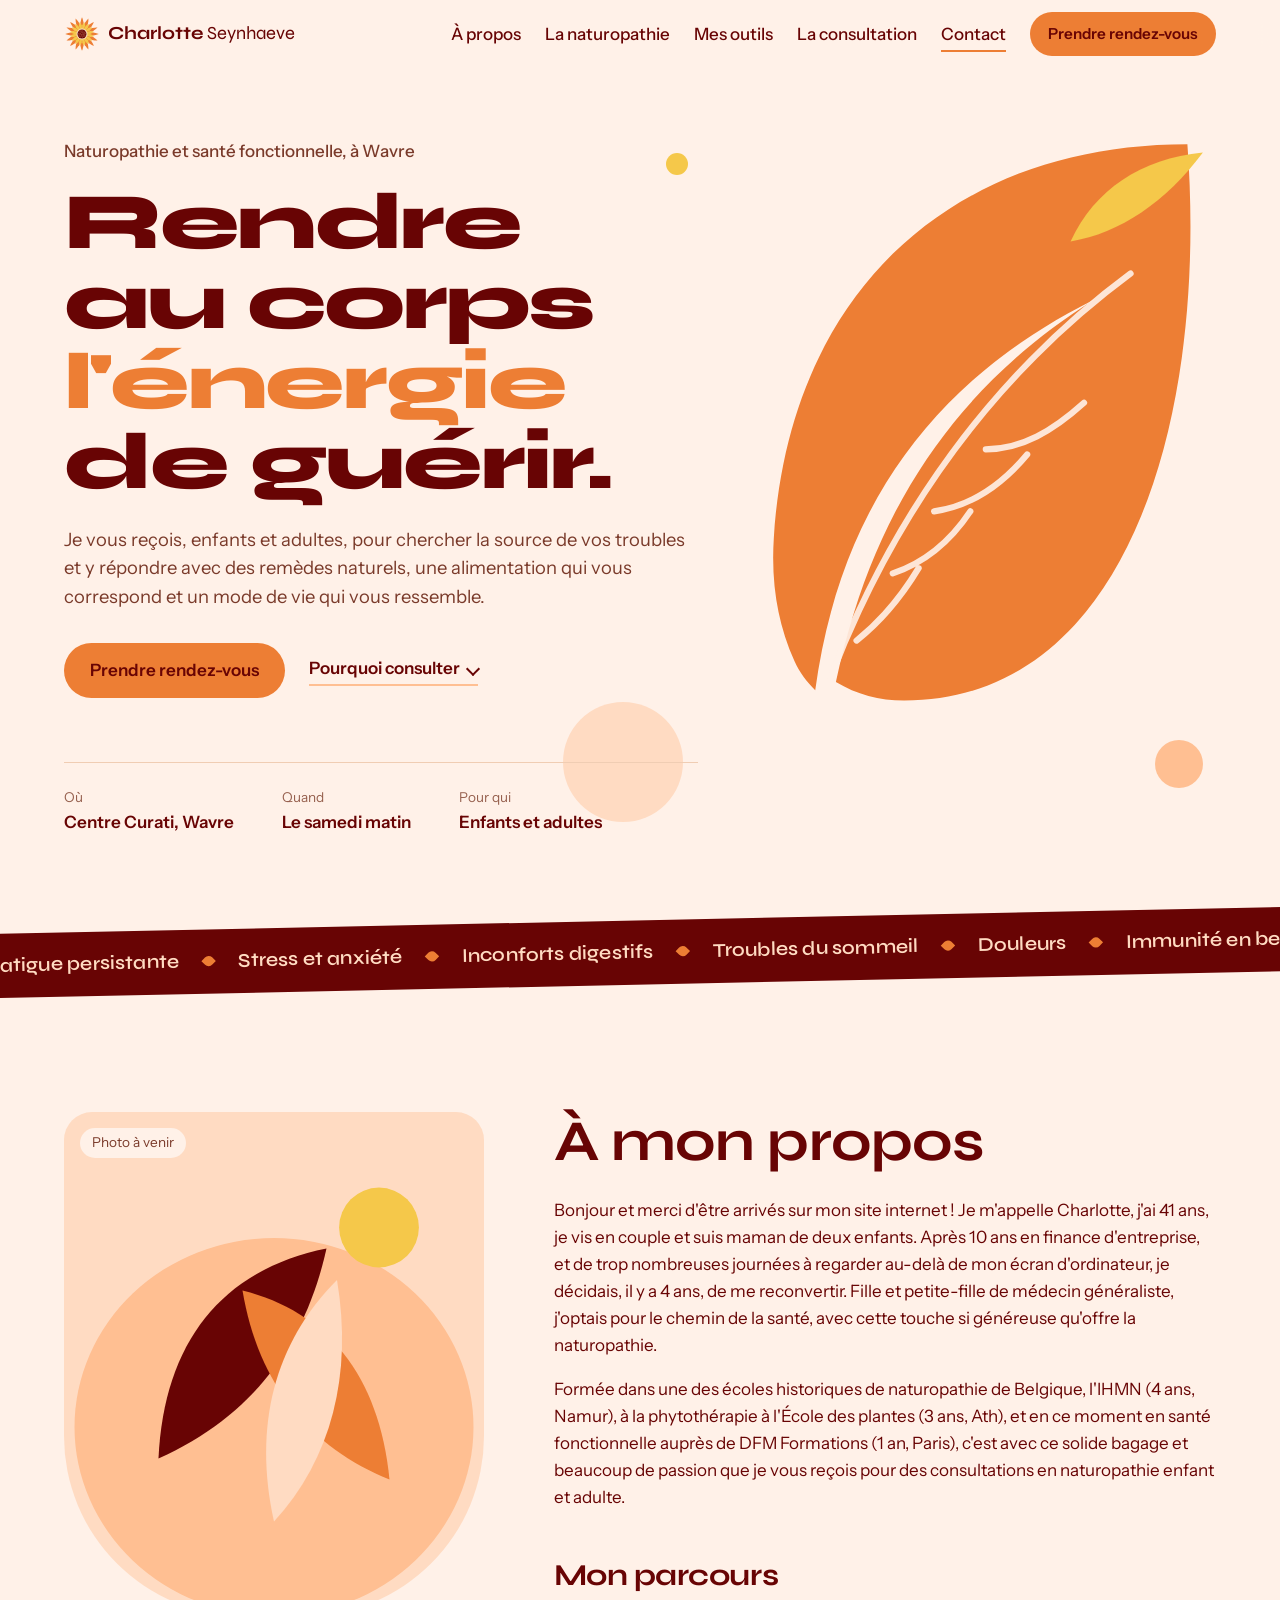
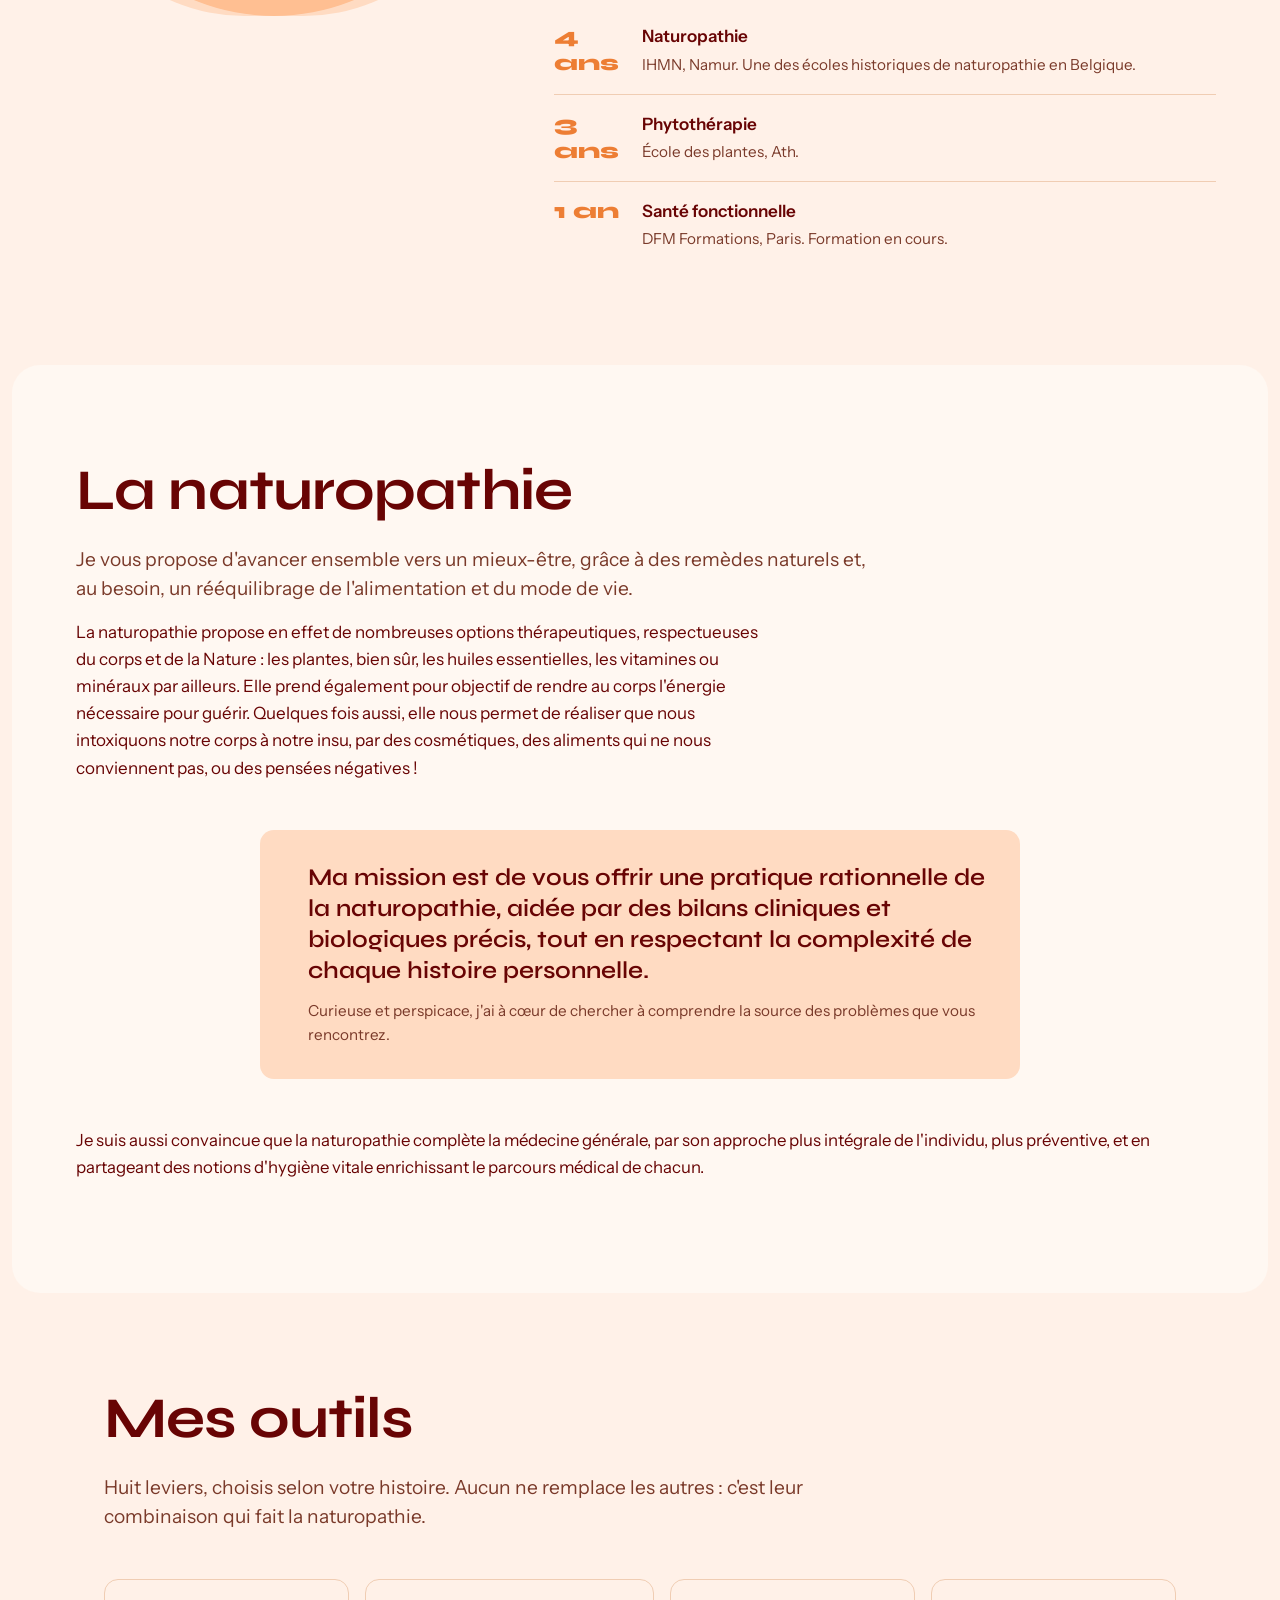
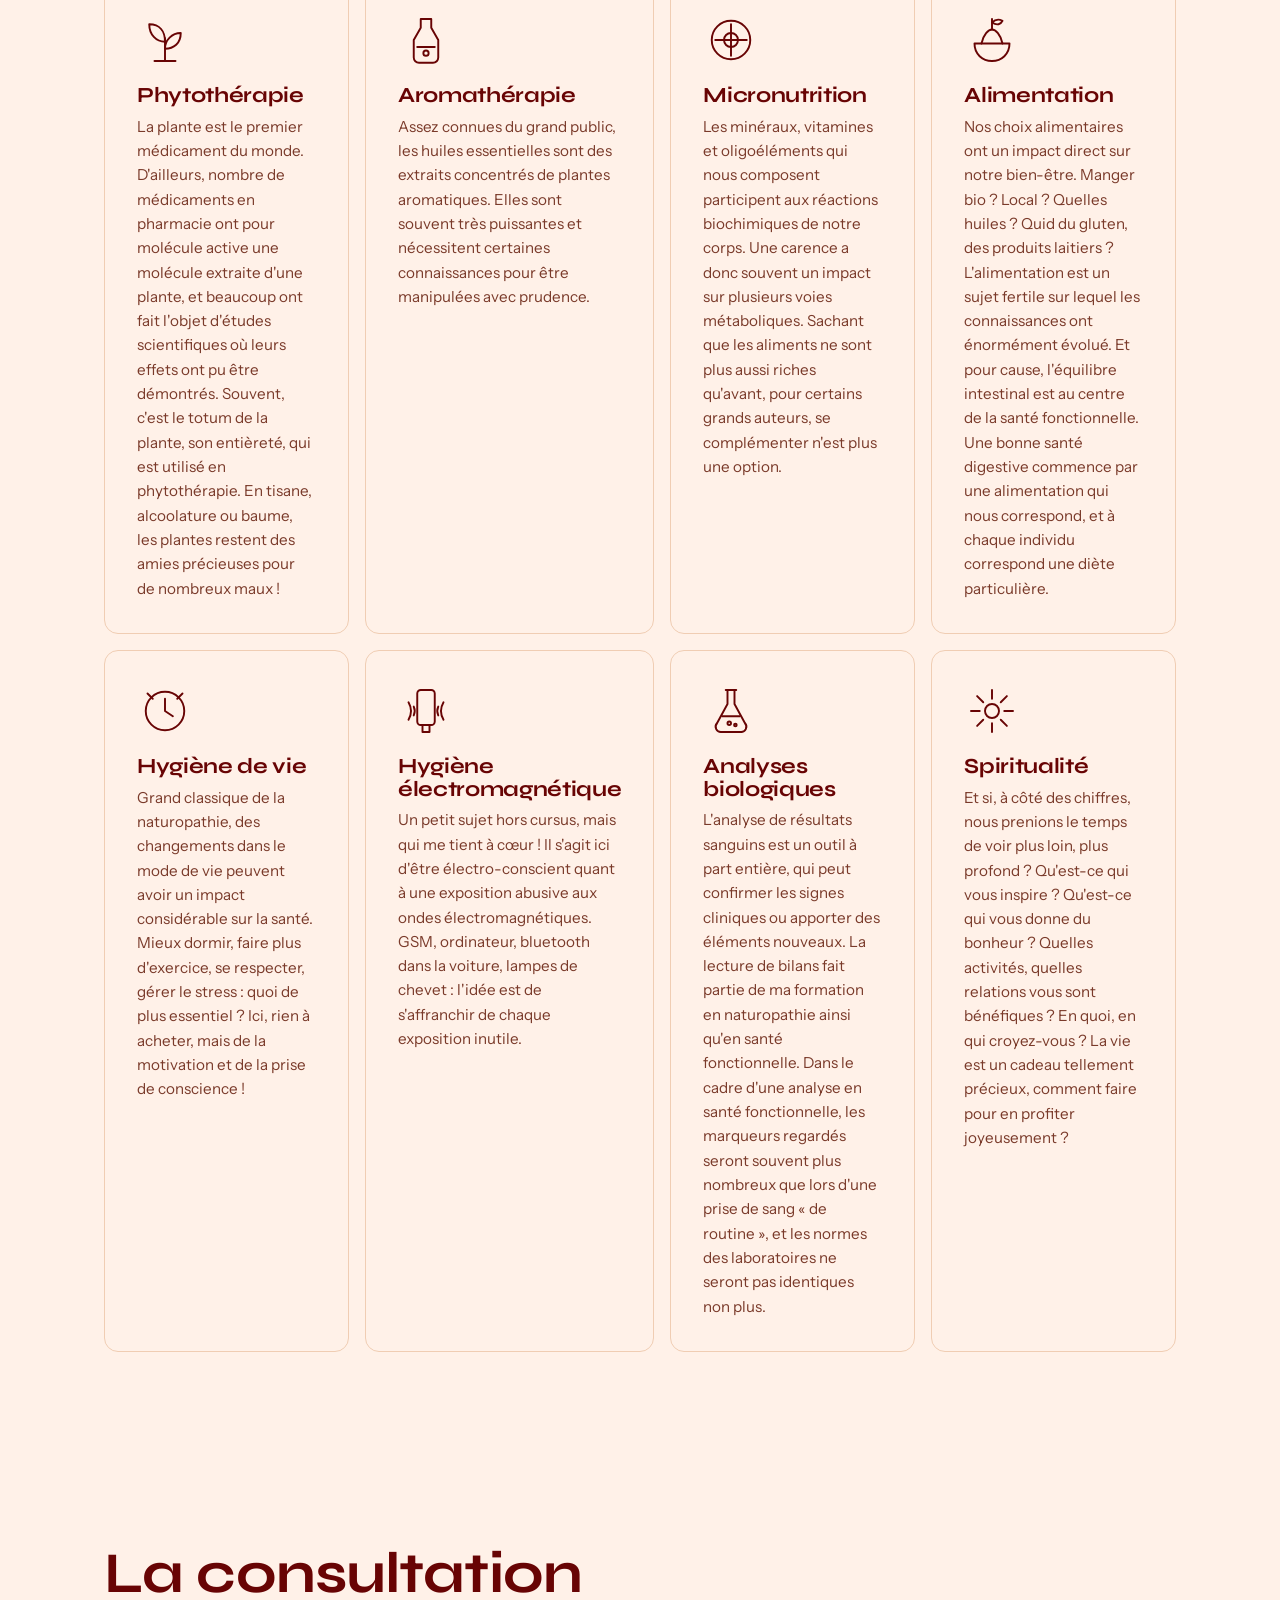
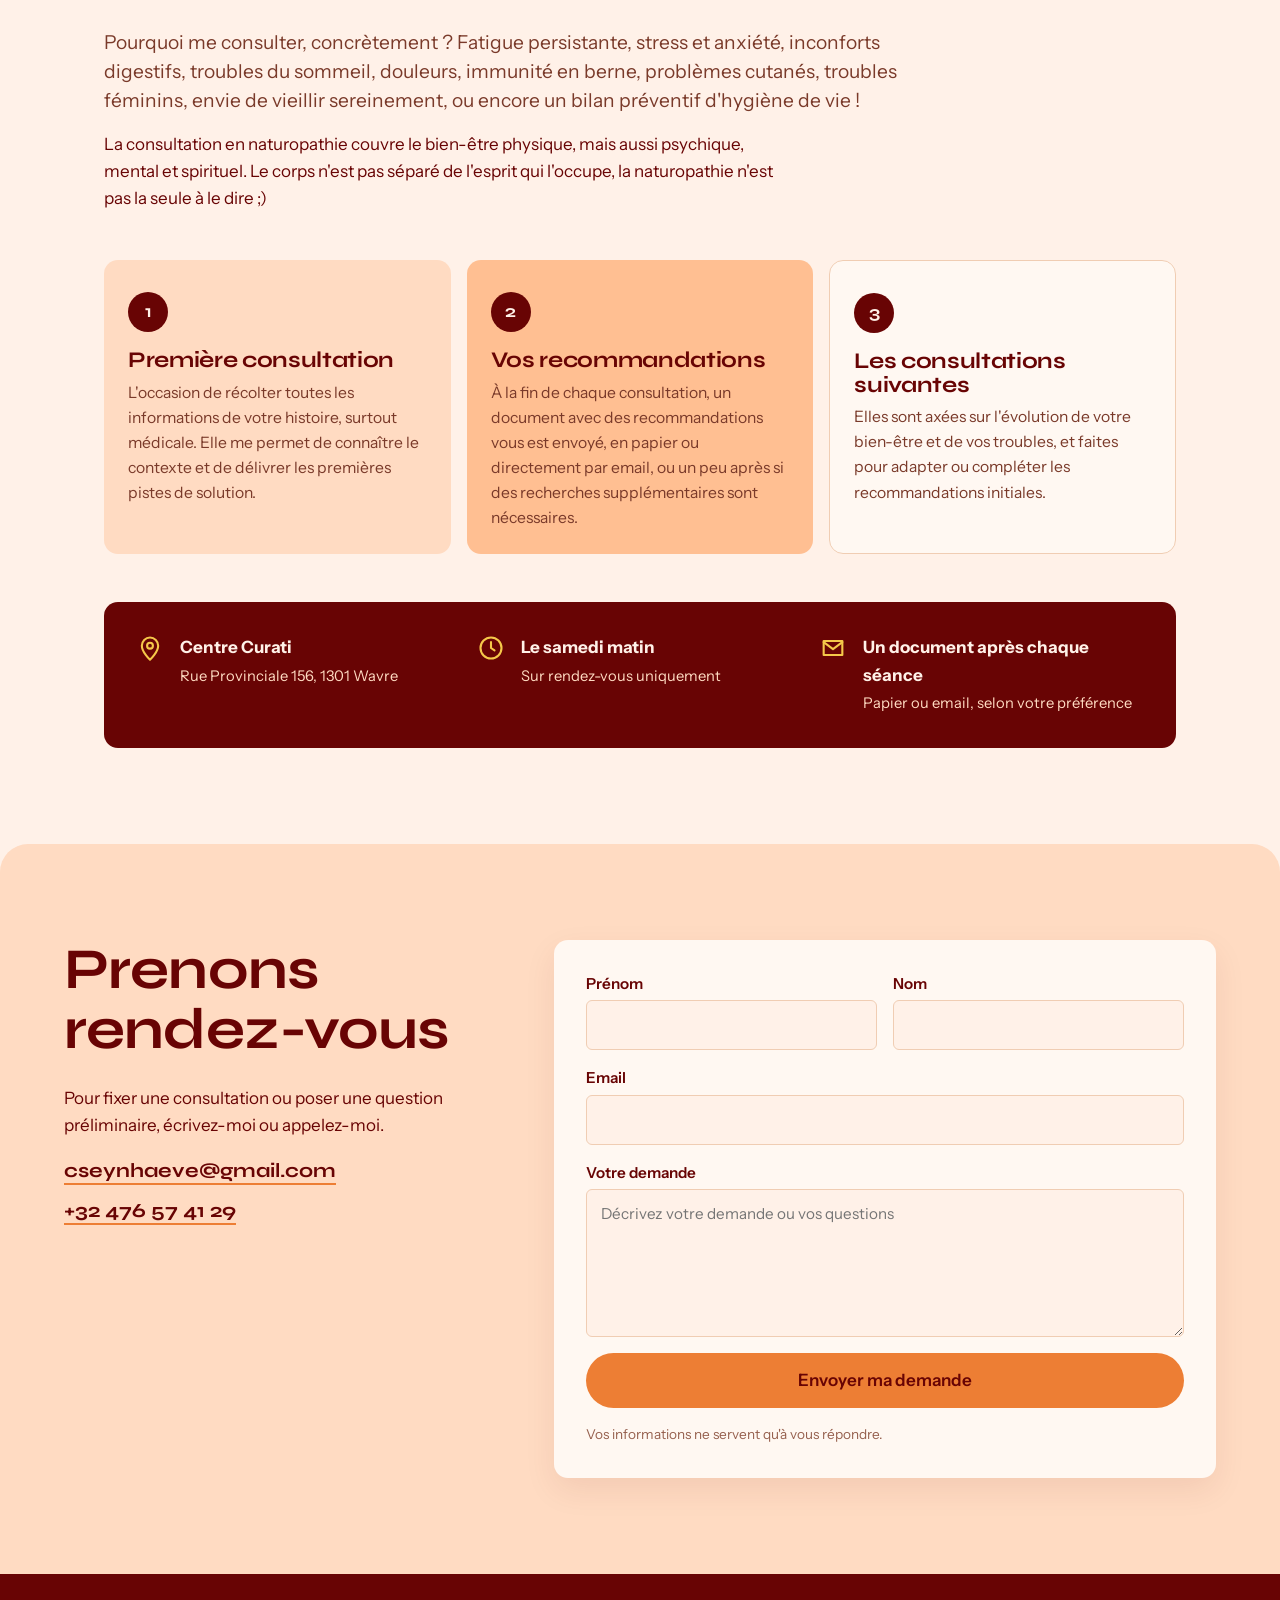
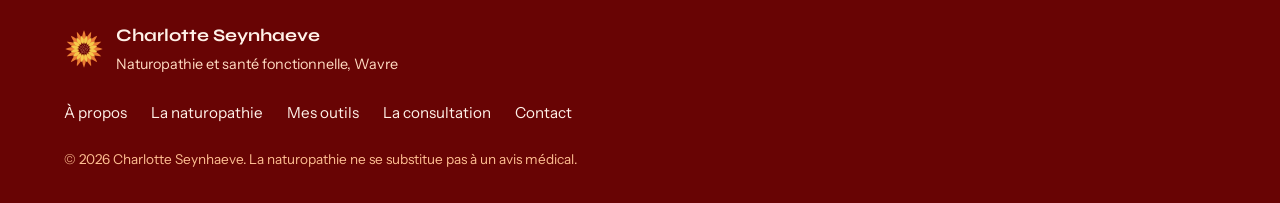
==== commit 02504e44: "Textes du Word, logo calendula, onglet Mes outils, coordonnées, pied de page sobre - Textes À propos" ====
--- a/index.html
+++ b/index.html
@@ -4,7 +4,7 @@
 <meta charset="utf-8">
 <meta name="viewport" content="width=device-width, initial-scale=1">
 <title>Charlotte Seynhaeve, naturopathe à Wavre</title>
-<meta name="description" content="Naturopathie et santé fonctionnelle à Wavre. Consultations enfant et adulte le samedi matin au Centre Curati : phytothérapie, aromathérapie, alimentation et hygiène de vie.">
+<meta name="description" content="Naturopathie et santé fonctionnelle à Wavre. Consultations enfant et adulte le samedi matin au Centre Curati : phytothérapie, aromathérapie, micronutrition, alimentation, hygiène de vie, analyses biologiques.">
 <meta property="og:title" content="Charlotte Seynhaeve, naturopathe à Wavre">
 <meta property="og:description" content="Rendre au corps l'énergie de guérir. Naturopathie et santé fonctionnelle, consultations le samedi matin à Wavre.">
 <meta property="og:type" content="website">
@@ -20,16 +20,17 @@
 
 <header class="nav" id="top">
   <a class="nav__brand" href="#top" aria-label="Charlotte Seynhaeve, accueil">
-    <svg class="nav__leaf" viewBox="0 0 32 32" aria-hidden="true"><path d="M27 5C15 5 7 12 6 24c0 1 .3 2 .7 3C9 18 14 13 21 10c-6 4-10 9-12 17 1 .4 2 .6 3 .6C23 27 28 17 27 5Z"/></svg>
+    <img class="nav__mark" src="assets/img/logo-mark.svg" alt="" width="36" height="36">
     <span>Charlotte <em>Seynhaeve</em></span>
   </a>
   <nav class="nav__links" aria-label="Navigation principale">
     <a href="#apropos">À propos</a>
     <a href="#naturopathie">La naturopathie</a>
+    <a href="#outils">Mes outils</a>
     <a href="#consultation">La consultation</a>
     <a href="#contact">Contact</a>
   </nav>
-  <a class="btn btn--small nav__cta" href="#contact">Prendre rendez-vous</a>
+  <a class="btn btn--small nav__cta" href="#contact" data-booking>Prendre rendez-vous</a>
   <button class="nav__burger" type="button" aria-expanded="false" aria-controls="mobilemenu" aria-label="Ouvrir le menu">
     <span></span><span></span>
   </button>
@@ -37,9 +38,10 @@
 <div class="mobilemenu" id="mobilemenu" hidden>
   <a href="#apropos">À propos</a>
   <a href="#naturopathie">La naturopathie</a>
+  <a href="#outils">Mes outils</a>
   <a href="#consultation">La consultation</a>
   <a href="#contact">Contact</a>
-  <a class="btn" href="#contact">Prendre rendez-vous</a>
+  <a class="btn" href="#contact" data-booking>Prendre rendez-vous</a>
 </div>
 
 <main id="main">
@@ -61,9 +63,9 @@
   <div class="hero__copy">
     <p class="hero__intro">Naturopathie et santé fonctionnelle, à Wavre</p>
     <h1 class="hero__title">Rendre au corps <span class="nowrap">l'énergie</span> de guérir.</h1>
-    <p class="hero__lead">Je vous reçois, enfants et adultes, pour comprendre la source de vos troubles et y répondre avec des remèdes naturels, une alimentation adaptée et un mode de vie qui vous ressemble.</p>
+    <p class="hero__lead">Je vous reçois, enfants et adultes, pour chercher la source de vos troubles et y répondre avec des remèdes naturels, une alimentation qui vous correspond et un mode de vie qui vous ressemble.</p>
     <div class="hero__actions">
-      <a class="btn" href="#contact">Prendre rendez-vous</a>
+      <a class="btn" href="#contact" data-booking>Prendre rendez-vous</a>
       <a class="link-arrow" href="#consultation">Pourquoi consulter</a>
     </div>
     <dl class="hero__facts">
@@ -102,9 +104,9 @@
       </div>
     </div>
     <div class="about__text">
-      <h2 class="h2 reveal">À propos de moi</h2>
-      <p class="reveal">Bonjour, et merci d'être arrivé jusqu'ici. Je m'appelle Charlotte, je vis en couple et je suis maman de deux enfants. Après dix ans en finance d'entreprise, et trop de journées passées à regarder par-dessus mon écran, j'ai décidé de me reconvertir.</p>
-      <p class="reveal">Fille et petite-fille de médecin généraliste, j'ai choisi le chemin de la santé, avec cette touche si généreuse qu'offre la naturopathie. C'est avec un solide bagage et beaucoup de passion que je vous reçois en consultation.</p>
+      <h2 class="h2 reveal">À mon propos</h2>
+      <p class="reveal">Bonjour et merci d'être arrivés sur mon site internet ! Je m'appelle Charlotte, j'ai 41 ans, je vis en couple et suis maman de deux enfants. Après 10 ans en finance d'entreprise, et de trop nombreuses journées à regarder au-delà de mon écran d'ordinateur, je décidais, il y a 4 ans, de me reconvertir. Fille et petite-fille de médecin généraliste, j'optais pour le chemin de la santé, avec cette touche si généreuse qu'offre la naturopathie.</p>
+      <p class="reveal">Formée dans une des écoles historiques de naturopathie de Belgique, l'IHMN (4 ans, Namur), à la phytothérapie à l'École des plantes (3 ans, Ath), et en ce moment en santé fonctionnelle auprès de DFM Formations (1 an, Paris), c'est avec ce solide bagage et beaucoup de passion que je vous reçois pour des consultations en naturopathie enfant et adulte.</p>
 
       <h3 class="h3 reveal">Mon parcours</h3>
       <ol class="timeline reveal">
@@ -129,35 +131,64 @@
 <section class="naturo" id="naturopathie">
   <div class="naturo__head">
     <h2 class="h2 reveal">La naturopathie</h2>
-    <p class="lead reveal">Avancer ensemble vers un mieux-être, grâce à des remèdes naturels et, au besoin, un rééquilibrage de l'alimentation et du mode de vie. La naturopathie offre de nombreuses options respectueuses du corps et de la Nature, et vise à rendre au corps l'énergie nécessaire pour guérir.</p>
+    <p class="lead reveal">Je vous propose d'avancer ensemble vers un mieux-être, grâce à des remèdes naturels et, au besoin, un rééquilibrage de l'alimentation et du mode de vie.</p>
+    <p class="reveal">La naturopathie propose en effet de nombreuses options thérapeutiques, respectueuses du corps et de la Nature : les plantes, bien sûr, les huiles essentielles, les vitamines ou minéraux par ailleurs. Elle prend également pour objectif de rendre au corps l'énergie nécessaire pour guérir. Quelques fois aussi, elle nous permet de réaliser que nous intoxiquons notre corps à notre insu, par des cosmétiques, des aliments qui ne nous conviennent pas, ou des pensées négatives !</p>
   </div>
 
   <blockquote class="pull reveal">
-    <p>Ma mission : une pratique rationnelle de la naturopathie, aidée par des bilans cliniques et biologiques précis, qui respecte la complexité de chaque histoire personnelle.</p>
-    <footer>La naturopathie complète la médecine générale. Elle ne la remplace pas.</footer>
+    <p>Ma mission est de vous offrir une pratique rationnelle de la naturopathie, aidée par des bilans cliniques et biologiques précis, tout en respectant la complexité de chaque histoire personnelle.</p>
+    <footer>Curieuse et perspicace, j'ai à cœur de chercher à comprendre la source des problèmes que vous rencontrez.</footer>
   </blockquote>
 
-  <h3 class="h3 reveal">Mes outils</h3>
+  <p class="naturo__more reveal">Je suis aussi convaincue que la naturopathie complète la médecine générale, par son approche plus intégrale de l'individu, plus préventive, et en partageant des notions d'hygiène vitale enrichissant le parcours médical de chacun.</p>
+</section>
+
+<!-- ===== MES OUTILS ===== -->
+<section class="outils" id="outils">
+  <div class="outils__head">
+    <h2 class="h2 reveal">Mes outils</h2>
+    <p class="lead reveal">Huit leviers, choisis selon votre histoire. Aucun ne remplace les autres : c'est leur combinaison qui fait la naturopathie.</p>
+  </div>
   <div class="tools">
     <article class="tool reveal">
       <svg class="tool__icon" viewBox="0 0 64 64" aria-hidden="true"><path d="M32 56V30"/><path d="M32 34c-10 0-18-8-18-20 12 0 18 8 18 20Z"/><path d="M32 42c0-10 8-18 18-18 0 12-8 18-18 18Z"/><path d="M20 56h24"/></svg>
-      <h4>Phytothérapie</h4>
-      <p>La plante est le premier médicament du monde. Nombre de médicaments en pharmacie ont pour molécule active une molécule extraite d'une plante. En phytothérapie, c'est souvent le totum, la plante entière, qui est utilisé, pour garder toutes ses synergies. En tisane, alcoolature ou baume, les plantes restent des amies précieuses.</p>
+      <h3>Phytothérapie</h3>
+      <p>La plante est le premier médicament du monde. D'ailleurs, nombre de médicaments en pharmacie ont pour molécule active une molécule extraite d'une plante, et beaucoup ont fait l'objet d'études scientifiques où leurs effets ont pu être démontrés. Souvent, c'est le totum de la plante, son entièreté, qui est utilisé en phytothérapie. En tisane, alcoolature ou baume, les plantes restent des amies précieuses pour de nombreux maux !</p>
     </article>
     <article class="tool reveal">
       <svg class="tool__icon" viewBox="0 0 64 64" aria-hidden="true"><path d="M26 8h12v10l8 14v20a6 6 0 0 1-6 6H24a6 6 0 0 1-6-6V32l8-14V8Z"/><path d="M22 40h20"/><circle cx="32" cy="47" r="3"/></svg>
-      <h4>Aromathérapie</h4>
-      <p>Les huiles essentielles sont des extraits concentrés de plantes aromatiques. Puissantes, elles demandent de vraies connaissances pour être choisies et dosées avec prudence, surtout chez l'enfant.</p>
+      <h3>Aromathérapie</h3>
+      <p>Assez connues du grand public, les huiles essentielles sont des extraits concentrés de plantes aromatiques. Elles sont souvent très puissantes et nécessitent certaines connaissances pour être manipulées avec prudence.</p>
     </article>
     <article class="tool reveal">
       <svg class="tool__icon" viewBox="0 0 64 64" aria-hidden="true"><circle cx="32" cy="32" r="22"/><path d="M32 14v36M14 32h36"/><circle cx="32" cy="32" r="8"/></svg>
-      <h4>Micronutrition</h4>
-      <p>Vitamines, minéraux et oligo-éléments, choisis après un bilan précis, pour combler ce qui manque et soutenir ce qui fatigue.</p>
+      <h3>Micronutrition</h3>
+      <p>Les minéraux, vitamines et oligoéléments qui nous composent participent aux réactions biochimiques de notre corps. Une carence a donc souvent un impact sur plusieurs voies métaboliques. Sachant que les aliments ne sont plus aussi riches qu'avant, pour certains grands auteurs, se complémenter n'est plus une option.</p>
     </article>
     <article class="tool reveal">
       <svg class="tool__icon" viewBox="0 0 64 64" aria-hidden="true"><path d="M12 36c0 12 9 20 20 20s20-8 20-20H12Z"/><path d="M20 36c2-10 8-16 12-16s10 6 12 16"/><path d="M32 20V8"/><path d="M32 12c4-4 8-4 12-2-2 4-6 6-12 2Z"/></svg>
-      <h4>Alimentation et hygiène de vie</h4>
-      <p>Parfois, nous intoxiquons notre corps à notre insu : cosmétiques, aliments qui ne nous conviennent pas, pensées négatives. Repérer ces sources et rééquilibrer le quotidien fait partie du travail.</p>
+      <h3>Alimentation</h3>
+      <p>Nos choix alimentaires ont un impact direct sur notre bien-être. Manger bio ? Local ? Quelles huiles ? Quid du gluten, des produits laitiers ? L'alimentation est un sujet fertile sur lequel les connaissances ont énormément évolué. Et pour cause, l'équilibre intestinal est au centre de la santé fonctionnelle. Une bonne santé digestive commence par une alimentation qui nous correspond, et à chaque individu correspond une diète particulière.</p>
+    </article>
+    <article class="tool reveal">
+      <svg class="tool__icon" viewBox="0 0 64 64" aria-hidden="true"><circle cx="32" cy="32" r="22"/><path d="M32 18v14l9 6"/><path d="M12 12l6 6M52 12l-6 6"/></svg>
+      <h3>Hygiène de vie</h3>
+      <p>Grand classique de la naturopathie, des changements dans le mode de vie peuvent avoir un impact considérable sur la santé. Mieux dormir, faire plus d'exercice, se respecter, gérer le stress : quoi de plus essentiel ? Ici, rien à acheter, mais de la motivation et de la prise de conscience !</p>
+    </article>
+    <article class="tool reveal">
+      <svg class="tool__icon" viewBox="0 0 64 64" aria-hidden="true"><rect x="22" y="8" width="20" height="40" rx="4"/><path d="M28 48v8h8v-8"/><path d="M12 22a20 20 0 0 1 0 20M52 22a20 20 0 0 0 0 20M18 27a12 12 0 0 1 0 10M46 27a12 12 0 0 0 0 10"/></svg>
+      <h3>Hygiène électromagnétique</h3>
+      <p>Un petit sujet hors cursus, mais qui me tient à cœur ! Il s'agit ici d'être électro-conscient quant à une exposition abusive aux ondes électromagnétiques. GSM, ordinateur, bluetooth dans la voiture, lampes de chevet : l'idée est de s'affranchir de chaque exposition inutile.</p>
+    </article>
+    <article class="tool reveal">
+      <svg class="tool__icon" viewBox="0 0 64 64" aria-hidden="true"><path d="M26 8h12"/><path d="M28 8v16L16 46a6 6 0 0 0 5 10h22a6 6 0 0 0 5-10L36 24V8"/><path d="M22 38h20"/><circle cx="30" cy="46" r="2"/><circle cx="37" cy="48" r="1.5"/></svg>
+      <h3>Analyses biologiques</h3>
+      <p>L'analyse de résultats sanguins est un outil à part entière, qui peut confirmer les signes cliniques ou apporter des éléments nouveaux. La lecture de bilans fait partie de ma formation en naturopathie ainsi qu'en santé fonctionnelle. Dans le cadre d'une analyse en santé fonctionnelle, les marqueurs regardés seront souvent plus nombreux que lors d'une prise de sang « de routine », et les normes des laboratoires ne seront pas identiques non plus.</p>
+    </article>
+    <article class="tool reveal">
+      <svg class="tool__icon" viewBox="0 0 64 64" aria-hidden="true"><circle cx="32" cy="32" r="8"/><path d="M32 8v10M32 46v10M8 32h10M46 32h10M15 15l7 7M42 42l7 7M49 15l-7 7M22 42l-7 7"/></svg>
+      <h3>Spiritualité</h3>
+      <p>Et si, à côté des chiffres, nous prenions le temps de voir plus loin, plus profond ? Qu'est-ce qui vous inspire ? Qu'est-ce qui vous donne du bonheur ? Quelles activités, quelles relations vous sont bénéfiques ? En quoi, en qui croyez-vous ? La vie est un cadeau tellement précieux, comment faire pour en profiter joyeusement ?</p>
     </article>
   </div>
 </section>
@@ -166,25 +197,25 @@
 <section class="consult" id="consultation">
   <div class="consult__intro">
     <h2 class="h2 reveal">La consultation</h2>
-    <p class="lead reveal">Pourquoi me consulter, concrètement ? Fatigue persistante, stress, inconforts digestifs, troubles du sommeil, douleurs, immunité en berne, problèmes cutanés, troubles féminins, envie de vieillir sereinement, ou simplement un bilan préventif d'hygiène de vie.</p>
-    <p class="reveal">La consultation couvre le bien-être physique, mais aussi psychique, mental et spirituel. Le corps n'est pas séparé de l'esprit qui l'occupe.</p>
+    <p class="lead reveal">Pourquoi me consulter, concrètement ? Fatigue persistante, stress et anxiété, inconforts digestifs, troubles du sommeil, douleurs, immunité en berne, problèmes cutanés, troubles féminins, envie de vieillir sereinement, ou encore un bilan préventif d'hygiène de vie !</p>
+    <p class="reveal">La consultation en naturopathie couvre le bien-être physique, mais aussi psychique, mental et spirituel. Le corps n'est pas séparé de l'esprit qui l'occupe, la naturopathie n'est pas la seule à le dire ;)</p>
   </div>
 
   <ol class="steps">
     <li class="step reveal">
       <span class="step__num">1</span>
       <h3>Première consultation</h3>
-      <p>Nous prenons le temps de parcourir votre histoire, surtout médicale. Ce contexte me permet de délivrer les premières pistes de solution.</p>
+      <p>L'occasion de récolter toutes les informations de votre histoire, surtout médicale. Elle me permet de connaître le contexte et de délivrer les premières pistes de solution.</p>
     </li>
     <li class="step reveal">
       <span class="step__num">2</span>
       <h3>Vos recommandations</h3>
-      <p>À la fin de chaque consultation, un document de recommandations vous est remis, sur papier ou par email. Un peu plus tard si des recherches complémentaires sont nécessaires.</p>
+      <p>À la fin de chaque consultation, un document avec des recommandations vous est envoyé, en papier ou directement par email, ou un peu après si des recherches supplémentaires sont nécessaires.</p>
     </li>
     <li class="step reveal">
       <span class="step__num">3</span>
-      <h3>Le suivi</h3>
-      <p>Les consultations suivantes s'intéressent à l'évolution de votre bien-être et de vos troubles, pour adapter ou compléter les recommandations initiales.</p>
+      <h3>Les consultations suivantes</h3>
+      <p>Elles sont axées sur l'évolution de votre bien-être et de vos troubles, et faites pour adapter ou compléter les recommandations initiales.</p>
     </li>
   </ol>
 
@@ -209,13 +240,14 @@
   <div class="contact__grid">
     <div class="contact__text">
       <h2 class="h2 reveal">Prenons rendez-vous</h2>
-      <p class="reveal">Pour fixer une consultation ou poser une question préliminaire, écrivez-moi ou appelez-moi. Je réponds généralement sous deux jours ouvrés.</p>
+      <p class="reveal">Pour fixer une consultation ou poser une question préliminaire, écrivez-moi ou appelez-moi.</p>
       <ul class="contact__list reveal">
-        <li><a href="mailto:info@charlotte-naturo.be">info@charlotte-naturo.be</a></li>
+        <li><a href="mailto:cseynhaeve@gmail.com">cseynhaeve@gmail.com</a></li>
         <li><a href="tel:+32476574129">+32 476 57 41 29</a></li>
       </ul>
-    </div>
-    <form class="form reveal" action="mailto:info@charlotte-naturo.be" method="post" enctype="text/plain" novalidate>
+      <p class="contact__booking reveal" data-booking-note hidden>Vous pouvez aussi réserver directement en ligne.<br><a class="btn" href="#" data-booking target="_blank" rel="noopener">Réserver un créneau</a></p>
+    </div>
+    <form class="form reveal" action="mailto:cseynhaeve@gmail.com" method="post" enctype="text/plain" novalidate>
       <div class="form__row">
         <label>Prénom<input type="text" name="prenom" autocomplete="given-name" required></label>
         <label>Nom<input type="text" name="nom" autocomplete="family-name" required></label>
@@ -232,15 +264,21 @@
 </main>
 
 <footer class="footer">
-  <p class="footer__name">Charlotte Seynhaeve</p>
-  <p class="footer__tag">Naturopathie et santé fonctionnelle</p>
+  <div class="footer__brand">
+    <img src="assets/img/logo-mark.svg" alt="" width="40" height="40">
+    <div>
+      <strong>Charlotte Seynhaeve</strong>
+      <span>Naturopathie et santé fonctionnelle, Wavre</span>
+    </div>
+  </div>
   <nav class="footer__links" aria-label="Liens de pied de page">
     <a href="#apropos">À propos</a>
     <a href="#naturopathie">La naturopathie</a>
+    <a href="#outils">Mes outils</a>
     <a href="#consultation">La consultation</a>
     <a href="#contact">Contact</a>
   </nav>
-  <p class="footer__legal">© <span data-year>2026</span> Charlotte Seynhaeve. Tous droits réservés. La naturopathie ne se substitue pas à un avis médical.</p>
+  <p class="footer__legal">© <span data-year>2026</span> Charlotte Seynhaeve. La naturopathie ne se substitue pas à un avis médical.</p>
 </footer>
 
 <script src="assets/js/main.js" defer></script>
--- a/assets/css/style.css
+++ b/assets/css/style.css
@@ -123,8 +123,8 @@
   margin-right: auto;
 }
 .nav__brand em { font-style: normal; font-weight: 400; }
-.nav__leaf { width: 28px; height: 28px; fill: var(--orange); transition: transform .5s var(--ease-out); }
-.nav__brand:hover .nav__leaf { transform: rotate(-18deg); }
+.nav__mark { width: 36px; height: 36px; transition: transform .7s var(--ease-out); }
+.nav__brand:hover .nav__mark { transform: rotate(24deg); }
 .nav__links { display: none; gap: var(--space-5); }
 .nav__links a { text-decoration: none; font-weight: 500; position: relative; padding: 4px 0; }
 .nav__links a::after { content: ""; position: absolute; left: 0; right: 0; bottom: 0; height: 2px; background: var(--orange); transform: scaleX(0); transform-origin: left; transition: transform .3s var(--ease-out); }
@@ -151,7 +151,7 @@
 .mobilemenu a { text-decoration: none; font-family: var(--font-display); font-size: 1.5rem; font-weight: 700; }
 .mobilemenu .btn { font-family: var(--font-body); font-size: 1rem; align-self: flex-start; margin-top: var(--space-3); }
 
-@media (min-width: 900px) {
+@media (min-width: 1024px) {
   .nav__links { display: flex; }
   .nav__cta { display: inline-flex; }
   .nav__burger, .mobilemenu { display: none; }
@@ -238,7 +238,7 @@
 
 /* ---------- Sections ---------- */
 section { padding-inline: var(--gutter); }
-.about, .naturo, .consult, .contact { padding-block: var(--space-9); }
+.about, .naturo, .outils, .consult, .contact { padding-block: var(--space-9); }
 
 /* About */
 .about__grid { display: grid; gap: var(--space-7); max-width: 1200px; margin: 0 auto; }
@@ -268,8 +268,8 @@
 
 /* Naturopathie */
 .naturo { background: var(--white); border-radius: var(--radius-lg); margin-inline: var(--space-3); }
-.naturo__head, .naturo .h3, .tools, .pull { max-width: 1200px; margin-inline: auto; }
-.naturo .h3 { margin-top: var(--space-8); }
+.naturo__head, .naturo__more, .pull { max-width: 1200px; margin-inline: auto; }
+.naturo__more { font-size: 1.05rem; }
 .pull {
   margin-block: var(--space-7); padding: var(--space-6) var(--space-6) var(--space-6) var(--space-7);
   background: var(--peach); border-radius: var(--radius-md);
@@ -278,6 +278,9 @@
 .pull p { font-family: var(--font-display); font-weight: 600; font-size: clamp(1.2rem, 2.2vw, 1.5rem); line-height: 1.3; margin-bottom: var(--space-3); }
 .pull footer { font-size: .95rem; color: var(--ink-soft); }
 
+/* Mes outils */
+.outils { max-width: 1200px; margin-inline: auto; }
+.outils__head { margin-bottom: var(--space-7); }
 .tools { display: grid; gap: var(--space-4); }
 .tool {
   padding: var(--space-6); border-radius: var(--radius-md);
@@ -287,8 +290,8 @@
 .tool:hover { transform: translateY(-4px); box-shadow: var(--shadow-soft); border-color: var(--peach-deep); }
 .tool__icon { width: 56px; height: 56px; fill: none; stroke: var(--ink); stroke-width: 2.2; stroke-linecap: round; stroke-linejoin: round; margin-bottom: var(--space-4); transition: stroke .3s; }
 .tool:hover .tool__icon { stroke: var(--orange); }
-.tool h4 { font-size: 1.35rem; margin-bottom: var(--space-2); }
-.tool p { font-size: .98rem; color: var(--ink-soft); margin: 0; }
+.tool h3 { font-size: 1.35rem; margin-bottom: var(--space-2); }
+.tool p { font-size: .95rem; color: var(--ink-soft); margin: 0; max-width: none; }
 
 @media (min-width: 700px) { .tools { grid-template-columns: 1fr 1fr; } }
 @media (min-width: 1100px) { .tools { grid-template-columns: repeat(4, 1fr); } }
@@ -330,6 +333,8 @@
 .contact__list li { margin-bottom: var(--space-2); }
 .contact__list a { font-family: var(--font-display); font-weight: 700; font-size: 1.25rem; text-decoration: none; border-bottom: 2px solid var(--orange); }
 .contact__list a:hover { color: var(--orange-deep); }
+.contact__booking { margin-top: var(--space-5); }
+.contact__booking .btn { margin-top: var(--space-3); }
 
 .form { display: grid; gap: var(--space-4); background: var(--white); padding: var(--space-6); border-radius: var(--radius-md); box-shadow: var(--shadow-soft); }
 .form__row { display: grid; gap: var(--space-4); }
@@ -348,13 +353,15 @@
 @media (min-width: 900px) { .contact__grid { grid-template-columns: 2fr 3fr; align-items: start; } }
 
 /* ---------- Footer ---------- */
-.footer { background: var(--ink); color: var(--peach); padding: var(--space-8) var(--gutter) var(--space-6); text-align: center; }
-.footer__name { font-family: var(--font-display); font-weight: 800; font-size: clamp(2.2rem, 8.5vw, 5.6rem); line-height: 1; letter-spacing: -0.03em; color: var(--cream); margin: 0 auto var(--space-2); max-width: none; }
-.footer__tag { margin: 0 auto var(--space-6); max-width: none; }
-.footer__links { display: flex; flex-wrap: wrap; justify-content: center; gap: var(--space-5); margin-bottom: var(--space-6); }
+.footer { background: var(--ink); color: var(--peach); padding: var(--space-7) var(--gutter) var(--space-6); display: grid; gap: var(--space-5); justify-items: start; }
+.footer__brand { display: flex; align-items: center; gap: var(--space-3); }
+.footer__brand img { width: 40px; height: 40px; }
+.footer__brand strong { display: block; font-family: var(--font-display); font-weight: 700; color: var(--cream); font-size: 1.1rem; }
+.footer__brand span { font-size: .9rem; }
+.footer__links { display: flex; flex-wrap: wrap; gap: var(--space-4) var(--space-5); font-size: .95rem; }
 .footer__links a { text-decoration: none; color: var(--cream); }
 .footer__links a:hover { color: var(--sun); }
-.footer__legal { font-size: .85rem; color: var(--peach-deep); margin: 0 auto; max-width: none; }
+.footer__legal { font-size: .85rem; color: var(--peach-deep); margin: 0; max-width: none; }
 
 /* ---------- Reveal on scroll ---------- */
 .reveal { opacity: 0; transform: translateY(18px); transition: opacity .7s var(--ease-out), transform .7s var(--ease-out); }
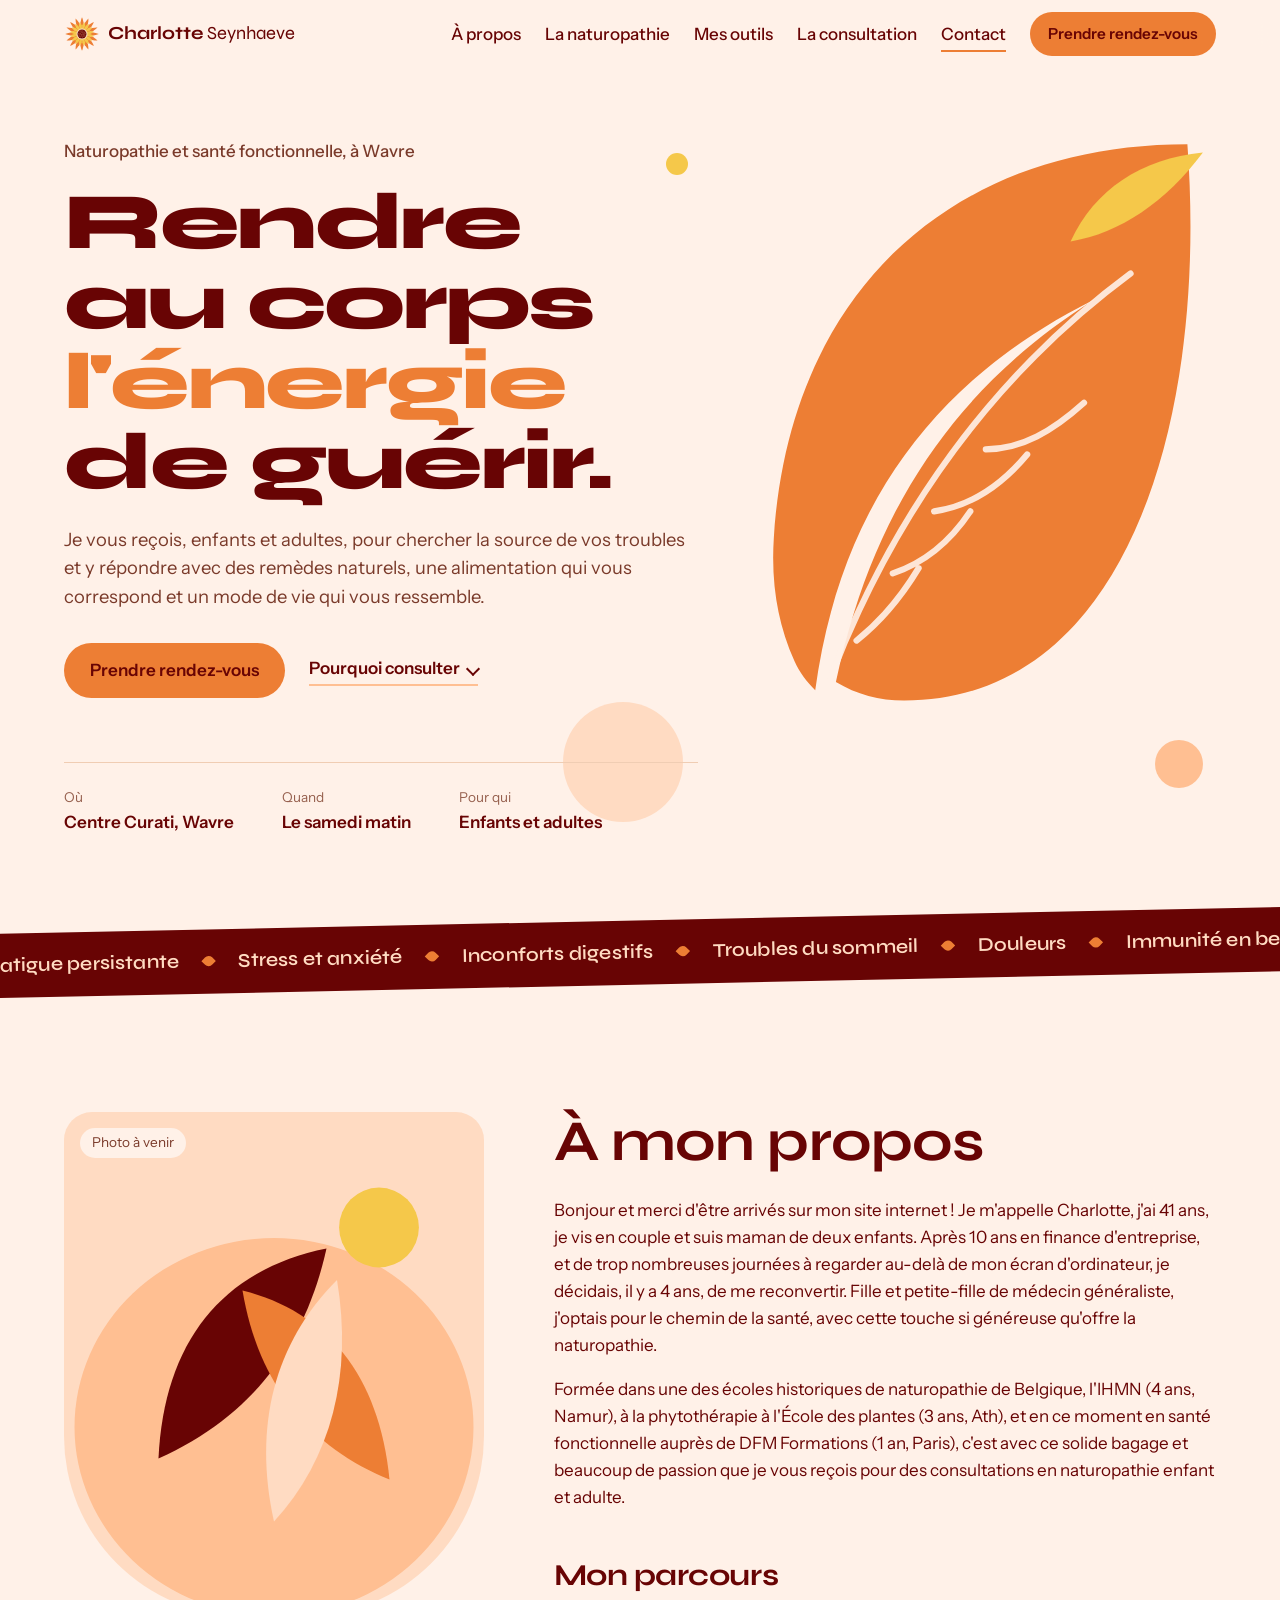
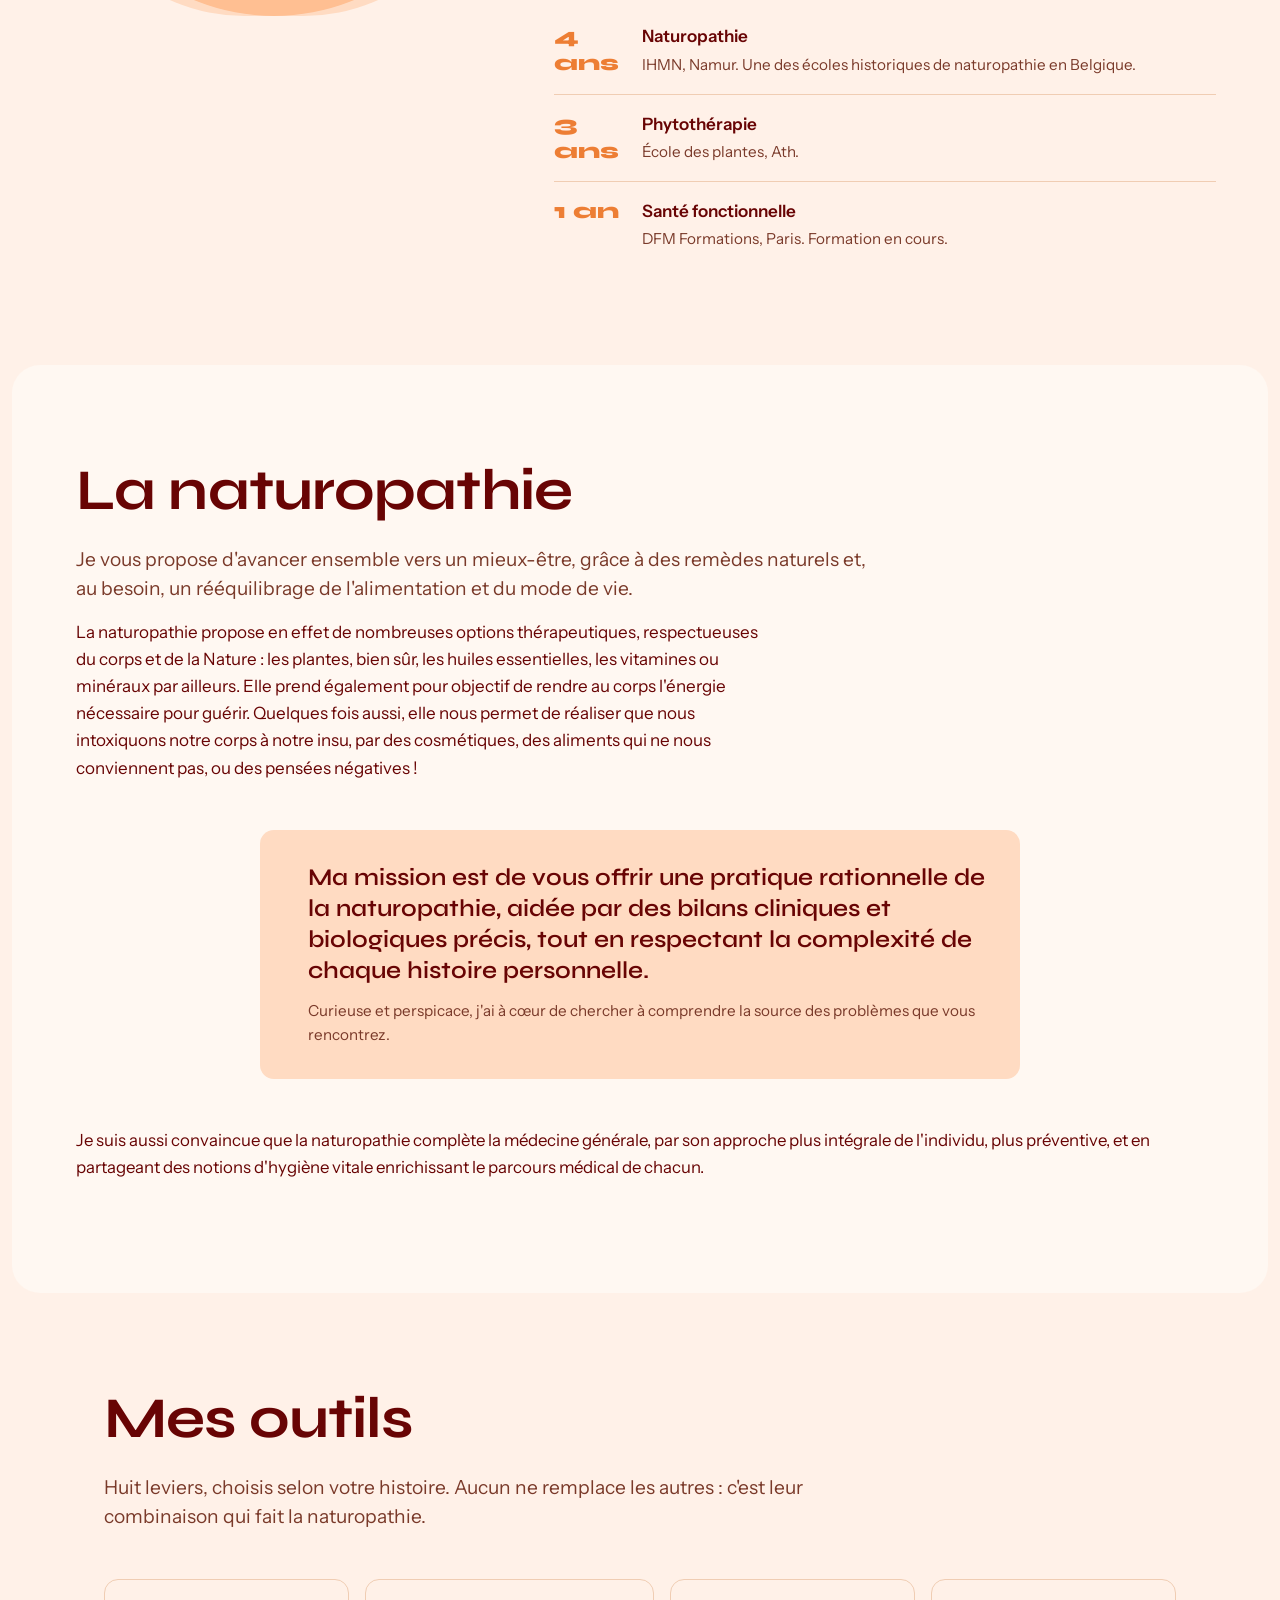
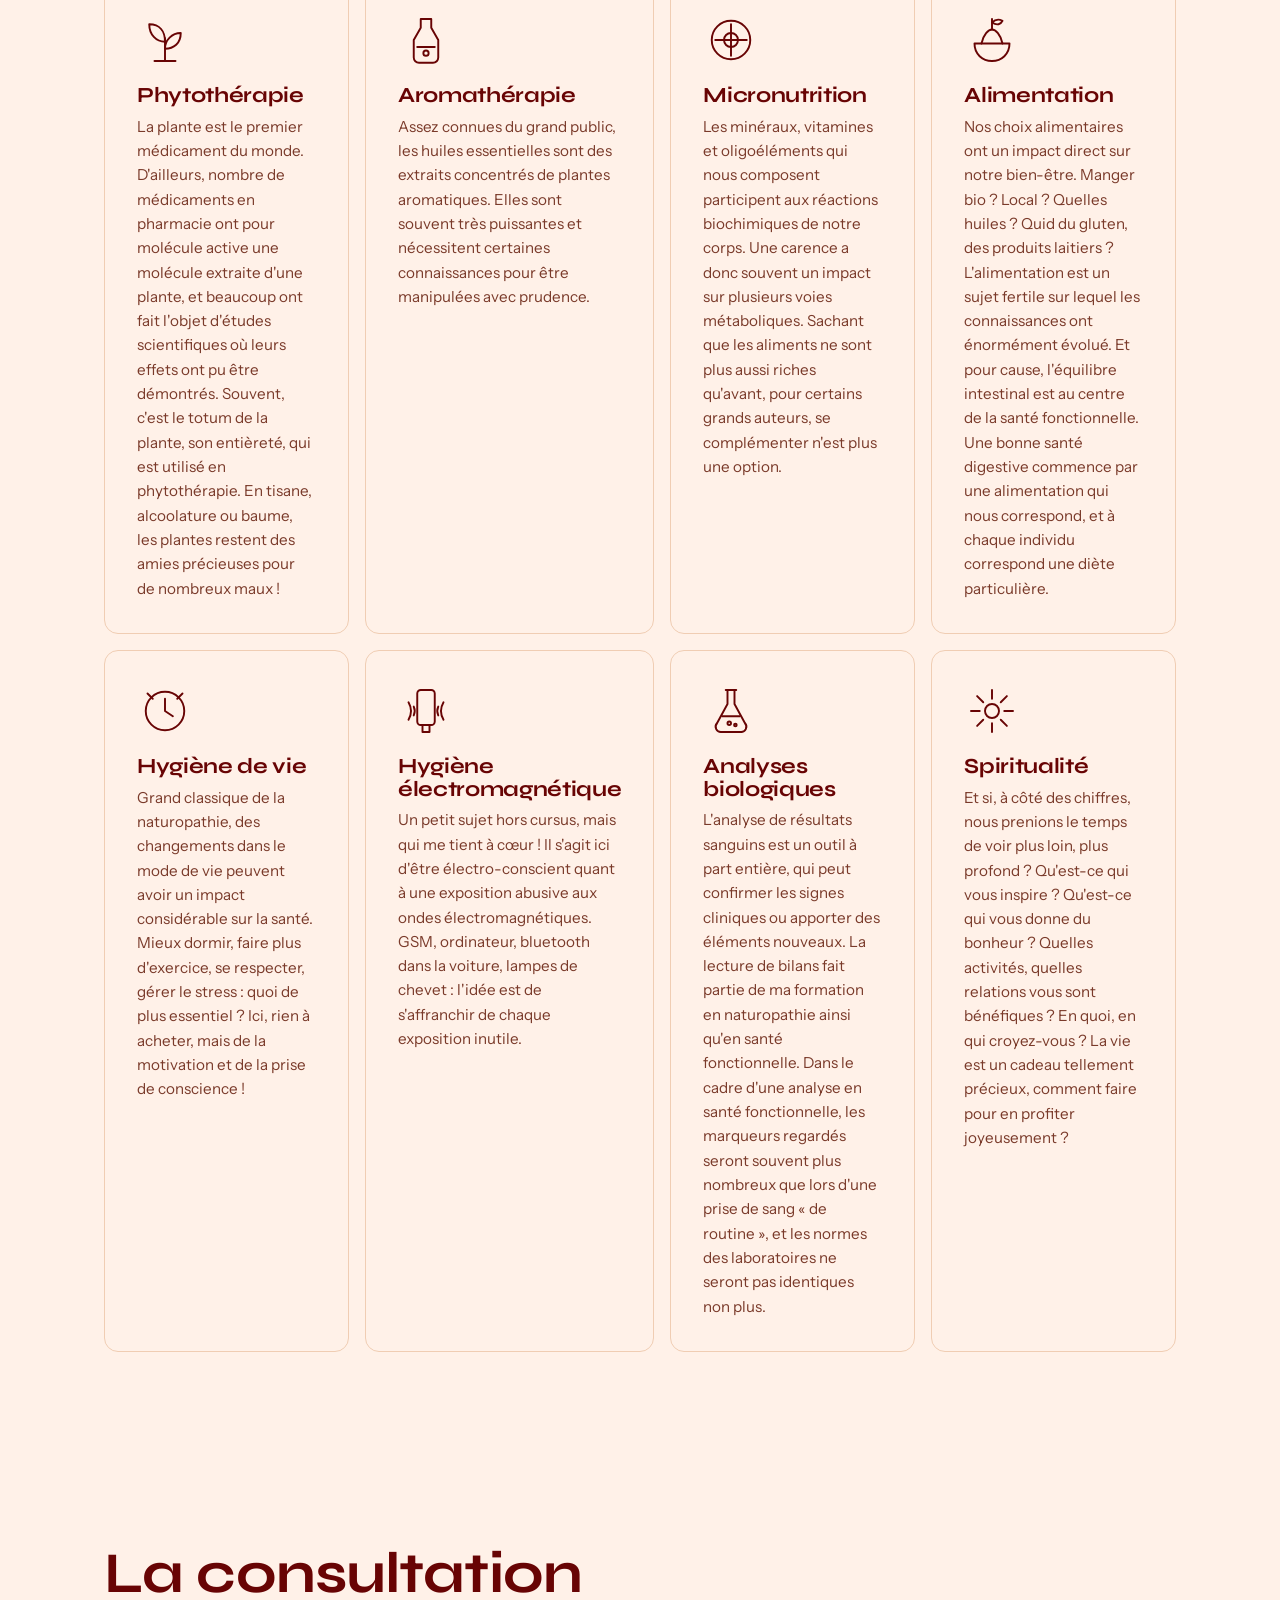
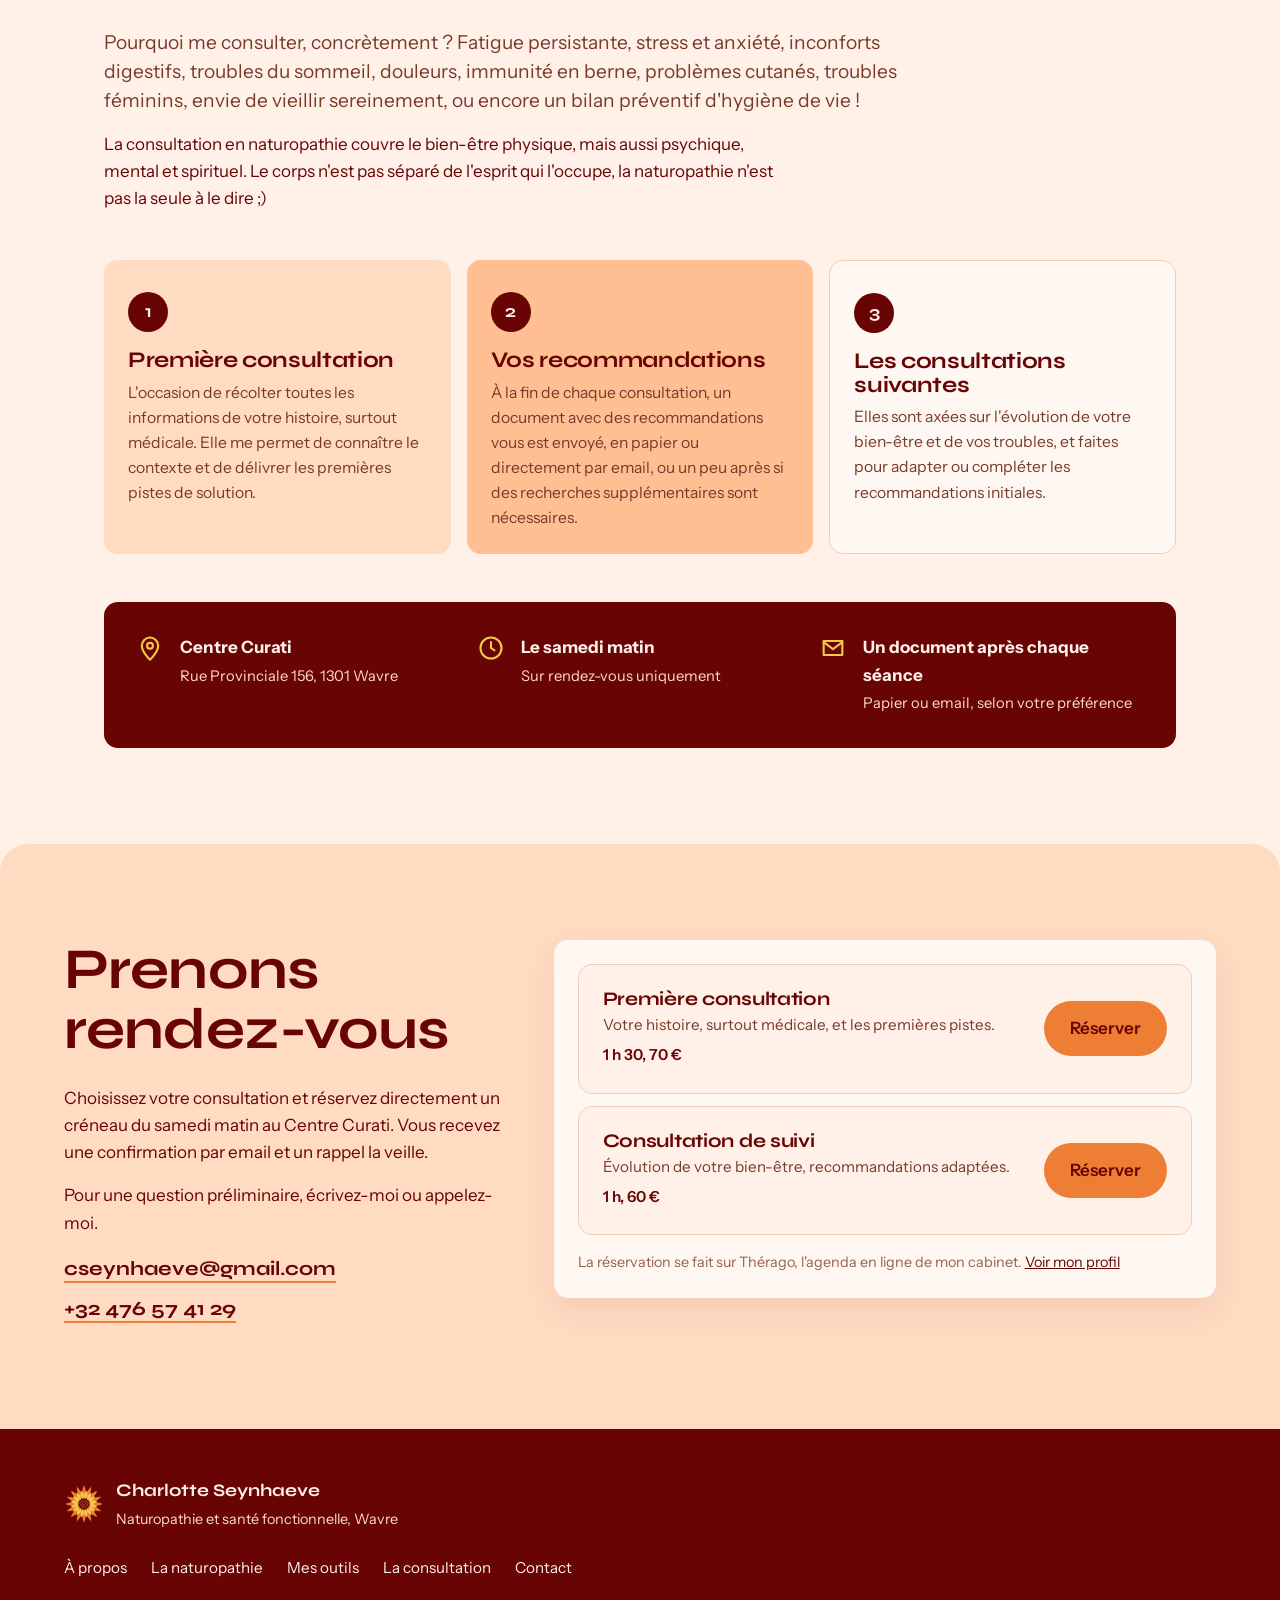
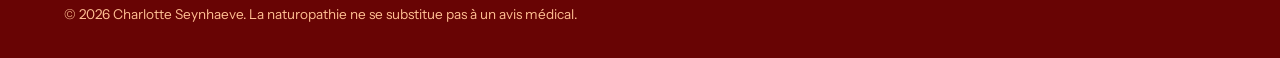
==== commit 288d967e: "Réservation via Thérago à la place du formulaire de contact Deux cartes de prestation (première cons" ====
--- a/index.html
+++ b/index.html
@@ -235,29 +235,40 @@
   </aside>
 </section>
 
-<!-- ===== CONTACT ===== -->
+<!-- ===== CONTACT / RÉSERVATION ===== -->
 <section class="contact" id="contact">
   <div class="contact__grid">
     <div class="contact__text">
       <h2 class="h2 reveal">Prenons rendez-vous</h2>
-      <p class="reveal">Pour fixer une consultation ou poser une question préliminaire, écrivez-moi ou appelez-moi.</p>
+      <p class="reveal">Choisissez votre consultation et réservez directement un créneau du samedi matin au Centre Curati. Vous recevez une confirmation par email et un rappel la veille.</p>
+      <p class="reveal">Pour une question préliminaire, écrivez-moi ou appelez-moi.</p>
       <ul class="contact__list reveal">
         <li><a href="mailto:cseynhaeve@gmail.com">cseynhaeve@gmail.com</a></li>
         <li><a href="tel:+32476574129">+32 476 57 41 29</a></li>
       </ul>
-      <p class="contact__booking reveal" data-booking-note hidden>Vous pouvez aussi réserver directement en ligne.<br><a class="btn" href="#" data-booking target="_blank" rel="noopener">Réserver un créneau</a></p>
-    </div>
-    <form class="form reveal" action="mailto:cseynhaeve@gmail.com" method="post" enctype="text/plain" novalidate>
-      <div class="form__row">
-        <label>Prénom<input type="text" name="prenom" autocomplete="given-name" required></label>
-        <label>Nom<input type="text" name="nom" autocomplete="family-name" required></label>
-      </div>
-      <label>Email<input type="email" name="email" autocomplete="email" required></label>
-      <label>Votre demande<textarea name="message" rows="5" required placeholder="Décrivez votre demande ou vos questions"></textarea></label>
-      <p class="form__error" hidden>Merci de compléter tous les champs avant d'envoyer.</p>
-      <button class="btn btn--wide" type="submit">Envoyer ma demande</button>
-      <p class="form__note">Vos informations ne servent qu'à vous répondre.</p>
-    </form>
+    </div>
+    <div class="booking reveal" id="reserver">
+      <ul class="offers" data-therago-offers>
+        <li class="offer">
+          <div class="offer__text">
+            <h3>Première consultation</h3>
+            <p>Votre histoire, surtout médicale, et les premières pistes.</p>
+            <span class="offer__meta">1 h 30, 70 €</span>
+          </div>
+          <a class="btn" href="https://therago.be/fr/t/charlotte-seynhaeve/book?serviceId=cmvkv5uqx0003o03wuc7skx90" target="_blank" rel="noopener">Réserver</a>
+        </li>
+        <li class="offer">
+          <div class="offer__text">
+            <h3>Consultation de suivi</h3>
+            <p>Évolution de votre bien-être, recommandations adaptées.</p>
+            <span class="offer__meta">1 h, 60 €</span>
+          </div>
+          <a class="btn" href="https://therago.be/fr/t/charlotte-seynhaeve/book?serviceId=cmvkv5urg0004o03wfc20tj4b" target="_blank" rel="noopener">Réserver</a>
+        </li>
+      </ul>
+      <div data-therago-embed hidden></div>
+      <p class="booking__note">La réservation se fait sur Thérago, l'agenda en ligne de mon cabinet. <a href="https://therago.be/fr/t/charlotte-seynhaeve" target="_blank" rel="noopener">Voir mon profil</a></p>
+    </div>
   </div>
 </section>
 
--- a/assets/css/style.css
+++ b/assets/css/style.css
@@ -334,6 +334,18 @@
 .contact__list a { font-family: var(--font-display); font-weight: 700; font-size: 1.25rem; text-decoration: none; border-bottom: 2px solid var(--orange); }
 .contact__list a:hover { color: var(--orange-deep); }
 .contact__booking { margin-top: var(--space-5); }
+.booking { background: var(--white); border-radius: var(--radius-md); padding: var(--space-5); box-shadow: var(--shadow-soft); }
+.offers { display: grid; gap: var(--space-3); }
+.offer { display: flex; gap: var(--space-4); align-items: center; justify-content: space-between; padding: var(--space-5); border-radius: var(--radius-md); background: var(--cream); border: 1px solid var(--line); }
+.offer h3 { font-size: 1.2rem; margin-bottom: var(--space-1); }
+.offer p { margin: 0 0 var(--space-1); font-size: .95rem; color: var(--ink-soft); }
+.offer__meta { font-weight: 600; font-size: .95rem; }
+.offer .btn { flex: none; }
+.booking__note { margin: var(--space-4) 0 0; font-size: .9rem; color: var(--ink-muted); }
+.booking__note a { color: var(--ink); }
+@media (max-width: 520px) { .offer { flex-direction: column; align-items: stretch; } }
+.booking .h3 { margin-top: 0; }
+.booking .therago-embed { max-width: 760px; }
 .contact__booking .btn { margin-top: var(--space-3); }
 
 .form { display: grid; gap: var(--space-4); background: var(--white); padding: var(--space-6); border-radius: var(--radius-md); box-shadow: var(--shadow-soft); }
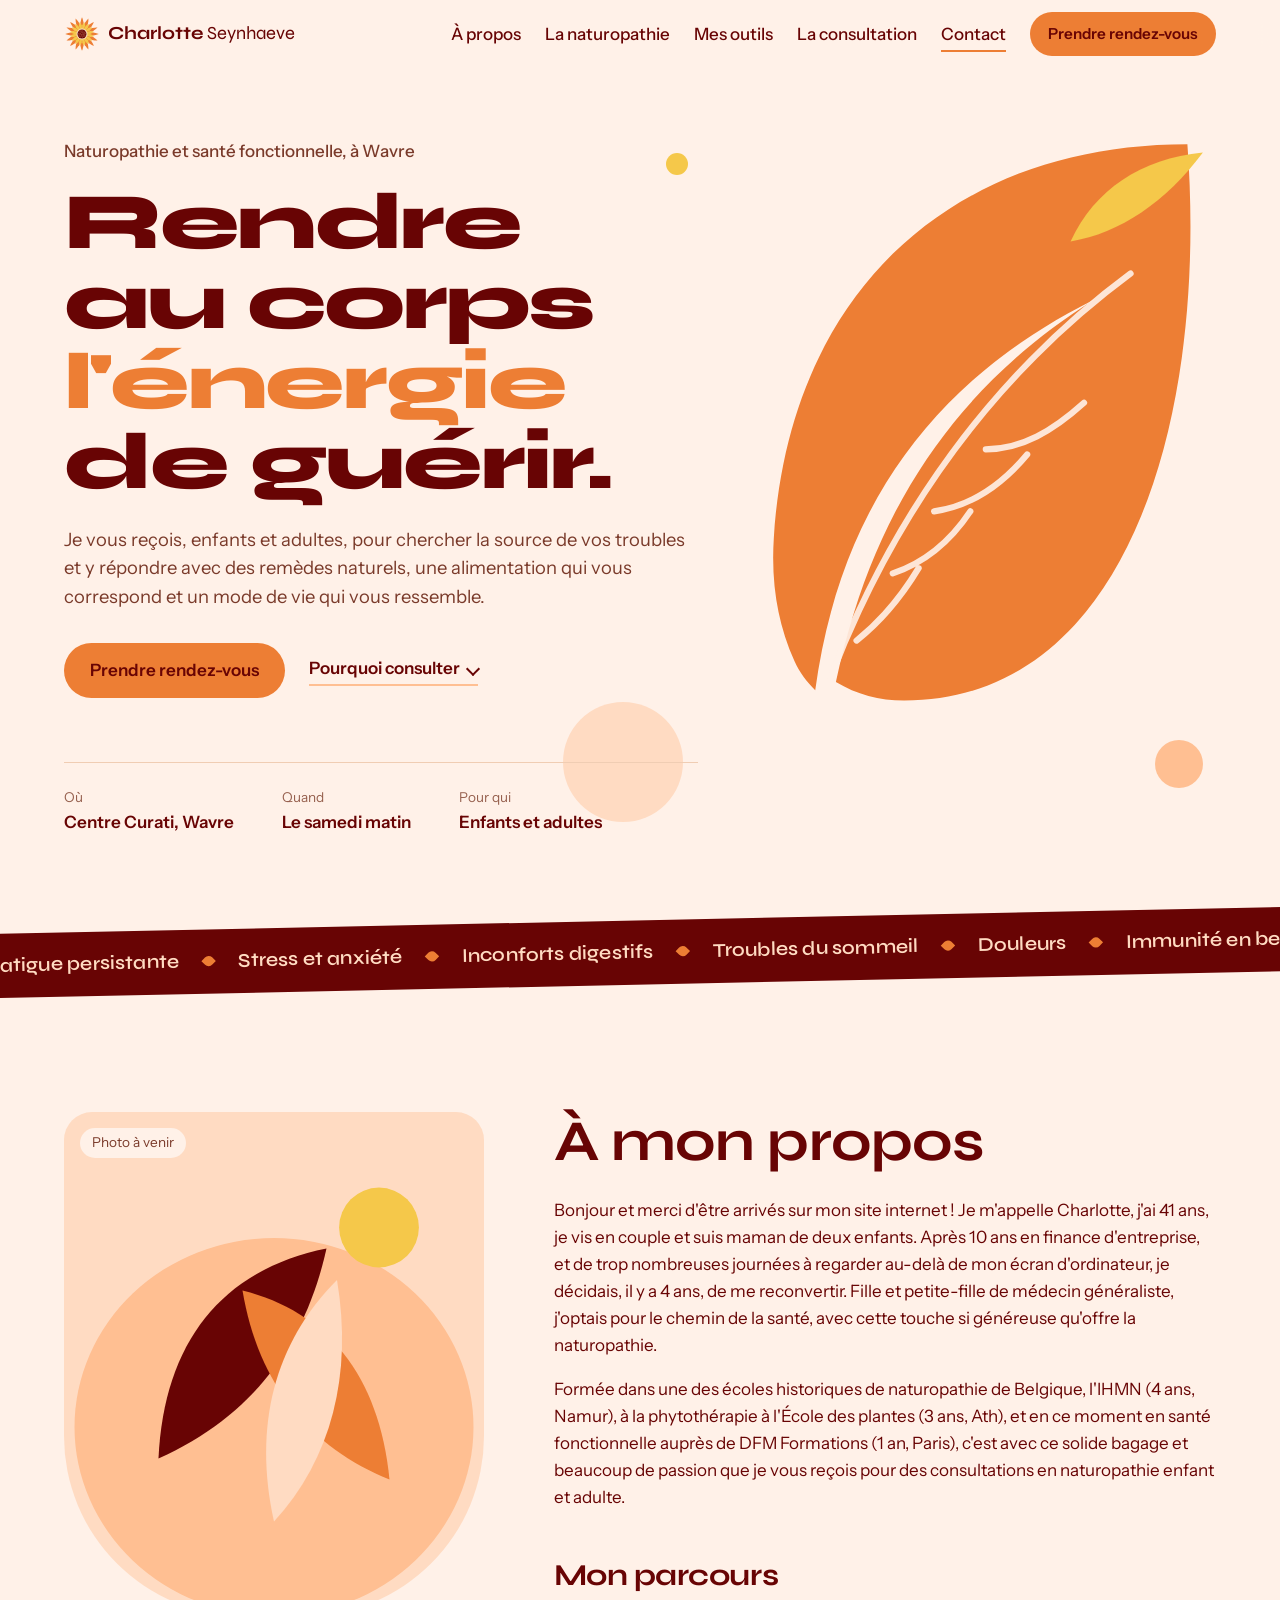
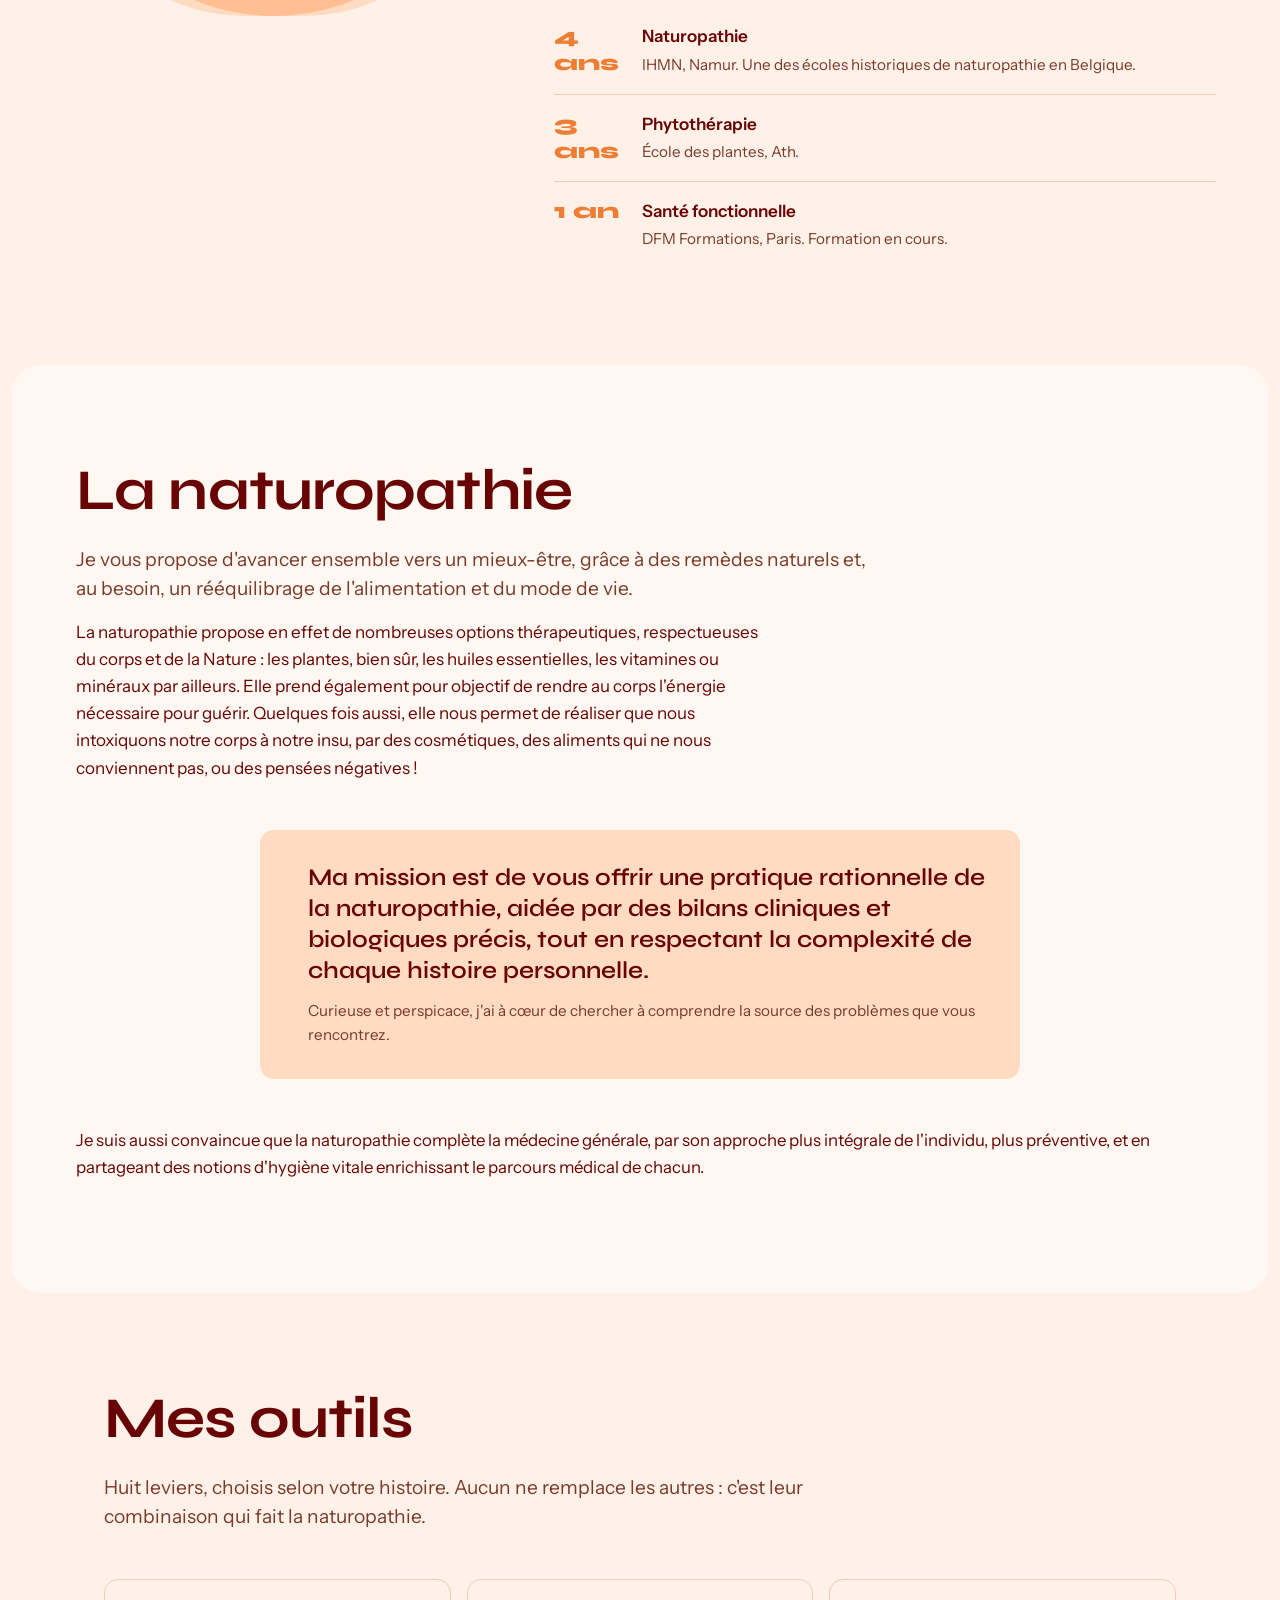
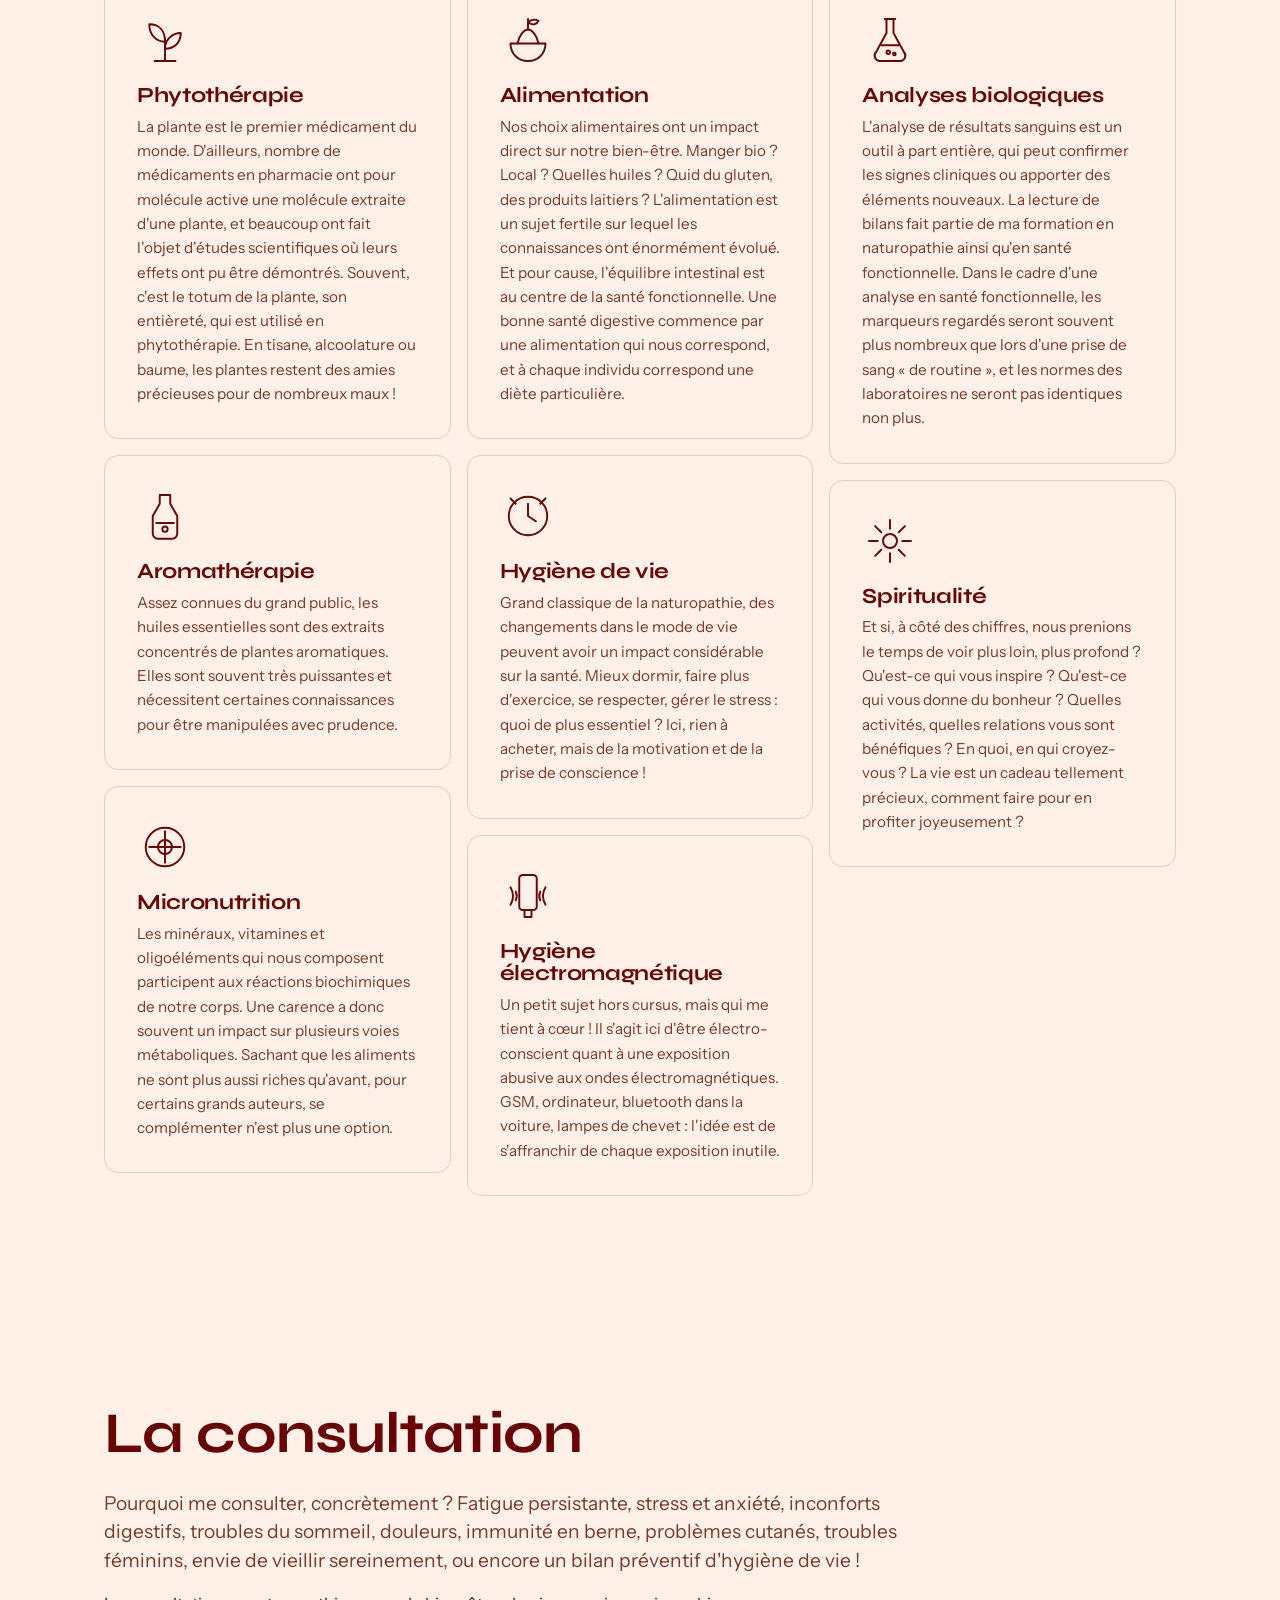
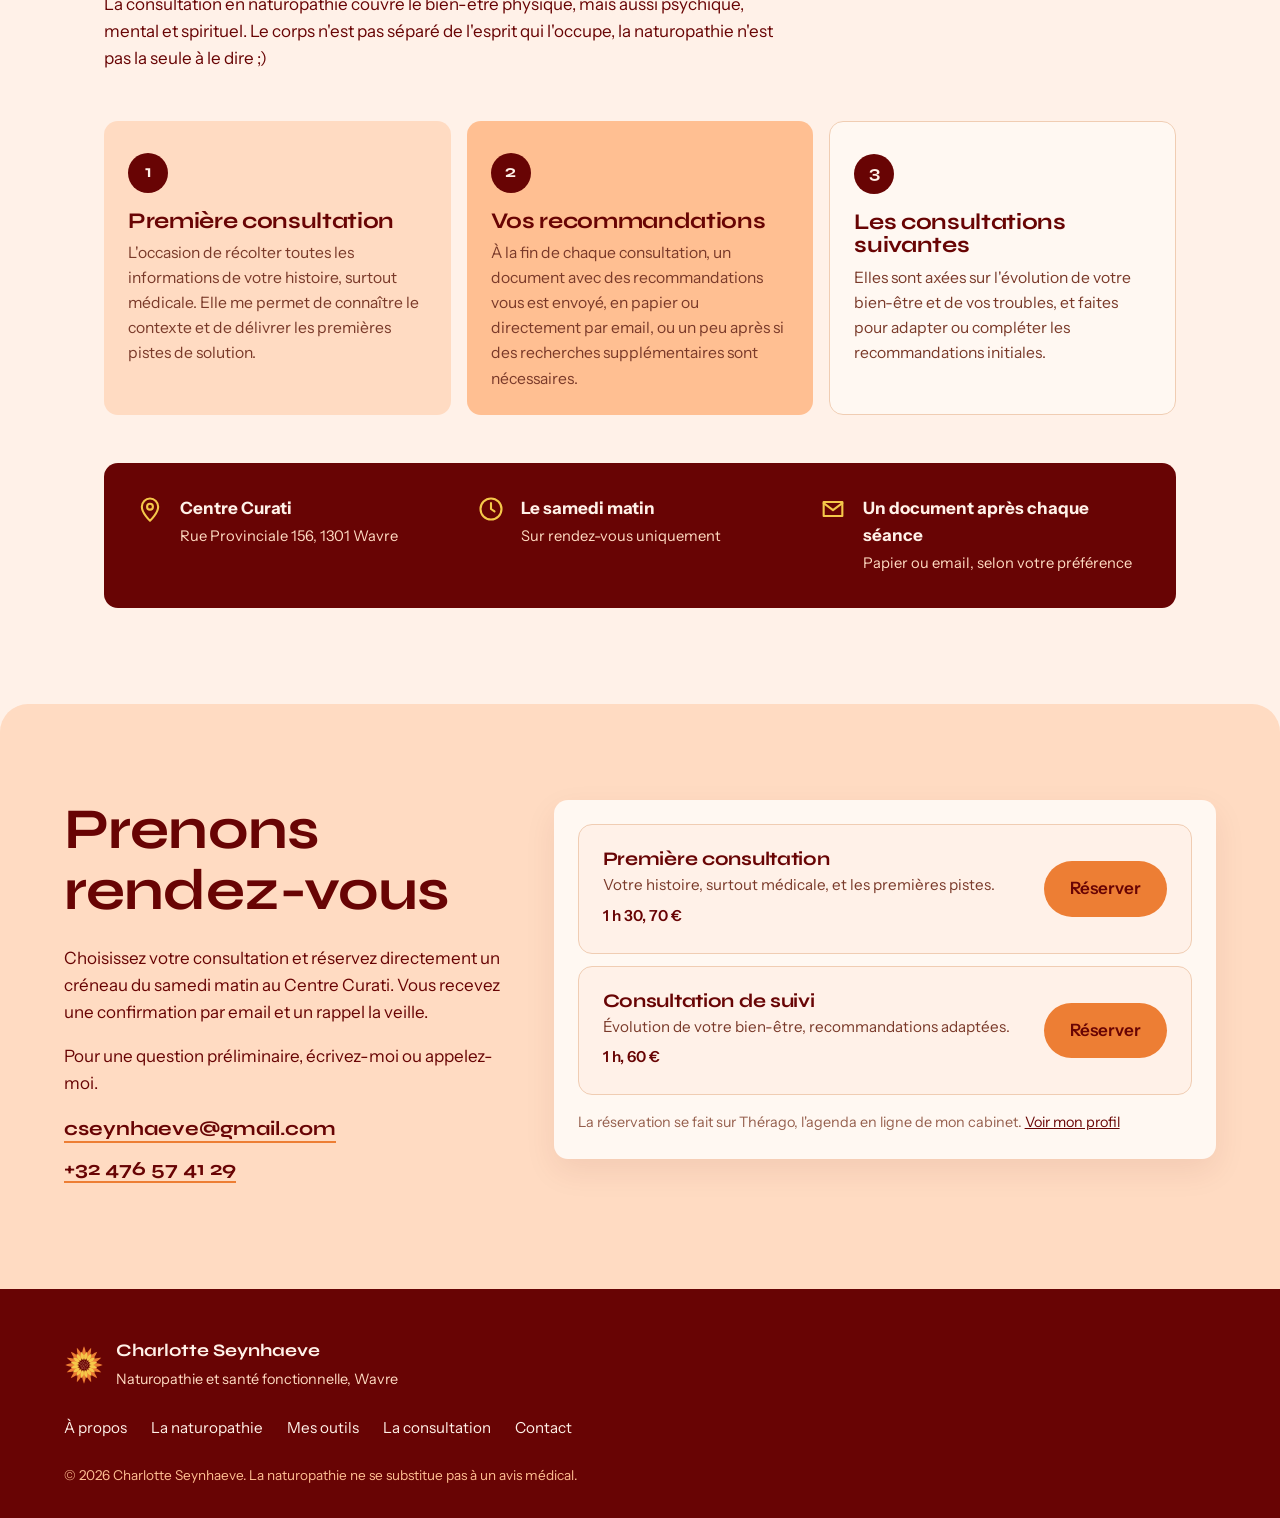
==== commit 7e55b272: "Mes outils : colonnes équilibrées au lieu d'une grille à hauteur fixe Co-Authored-By: Claude Fable 5" ====
--- a/index.html
+++ b/index.html
@@ -13,7 +13,7 @@
 <link rel="preconnect" href="https://fonts.googleapis.com">
 <link rel="preconnect" href="https://fonts.gstatic.com" crossorigin>
 <link href="https://fonts.googleapis.com/css2?family=Syne:wght@400..800&family=Instrument+Sans:ital,wght@0,400..700;1,400..700&display=swap" rel="stylesheet">
-<link rel="stylesheet" href="assets/css/style.css">
+<link rel="stylesheet" href="assets/css/style.css?v=2">
 </head>
 <body>
 <a class="skip" href="#main">Aller au contenu</a>
@@ -292,6 +292,6 @@
   <p class="footer__legal">© <span data-year>2026</span> Charlotte Seynhaeve. La naturopathie ne se substitue pas à un avis médical.</p>
 </footer>
 
-<script src="assets/js/main.js" defer></script>
+<script src="assets/js/main.js?v=2" defer></script>
 </body>
 </html>
--- a/assets/css/style.css
+++ b/assets/css/style.css
@@ -281,8 +281,10 @@
 /* Mes outils */
 .outils { max-width: 1200px; margin-inline: auto; }
 .outils__head { margin-bottom: var(--space-7); }
-.tools { display: grid; gap: var(--space-4); }
+/* Colonnes équilibrées : chaque carte garde sa hauteur réelle, pas de vide sous les textes courts. */
+.tools { columns: 1; column-gap: var(--space-4); }
 .tool {
+  display: inline-block; width: 100%; break-inside: avoid; margin-bottom: var(--space-4);
   padding: var(--space-6); border-radius: var(--radius-md);
   background: var(--cream); border: 1px solid var(--line);
   transition: transform .4s var(--ease-out), box-shadow .4s var(--ease-out), border-color .3s;
@@ -293,8 +295,8 @@
 .tool h3 { font-size: 1.35rem; margin-bottom: var(--space-2); }
 .tool p { font-size: .95rem; color: var(--ink-soft); margin: 0; max-width: none; }
 
-@media (min-width: 700px) { .tools { grid-template-columns: 1fr 1fr; } }
-@media (min-width: 1100px) { .tools { grid-template-columns: repeat(4, 1fr); } }
+@media (min-width: 700px) { .tools { columns: 2; } }
+@media (min-width: 1100px) { .tools { columns: 3; } }
 
 /* Consultation */
 .consult { max-width: 1200px; margin-inline: auto; }
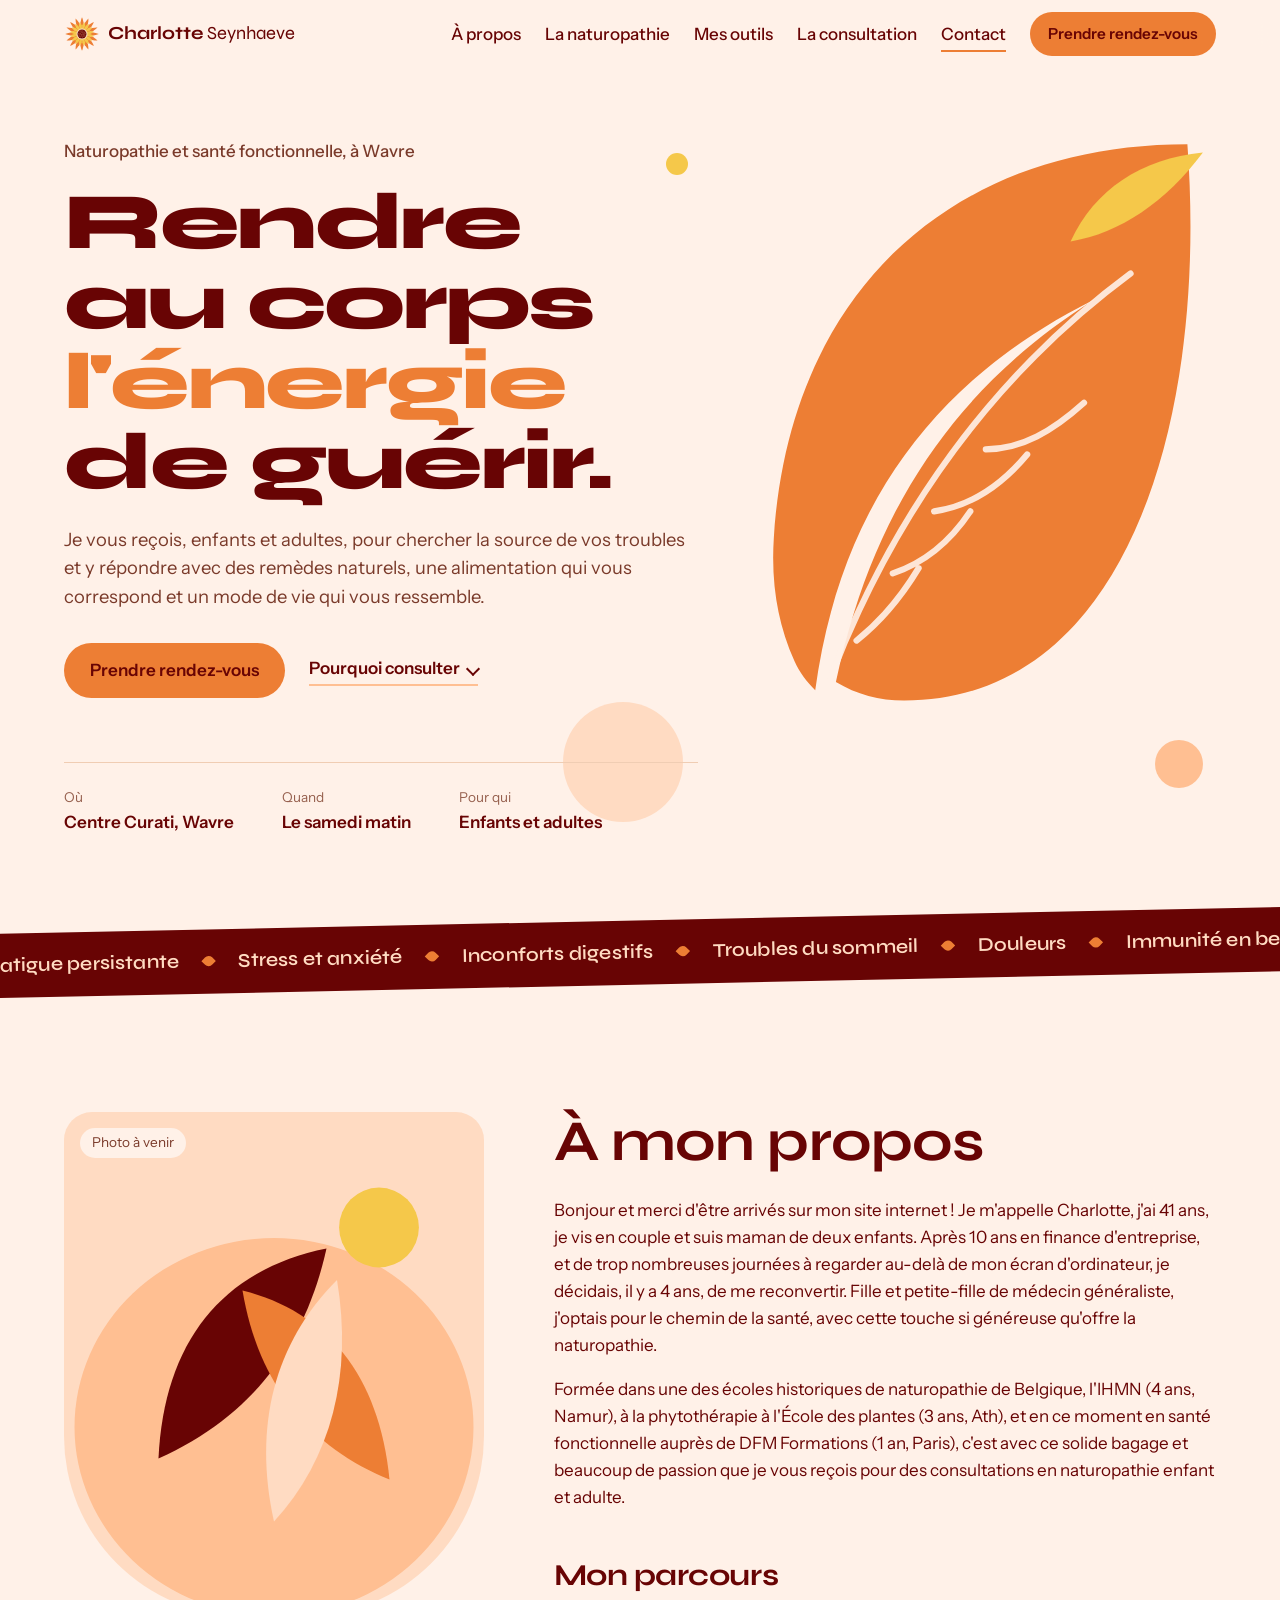
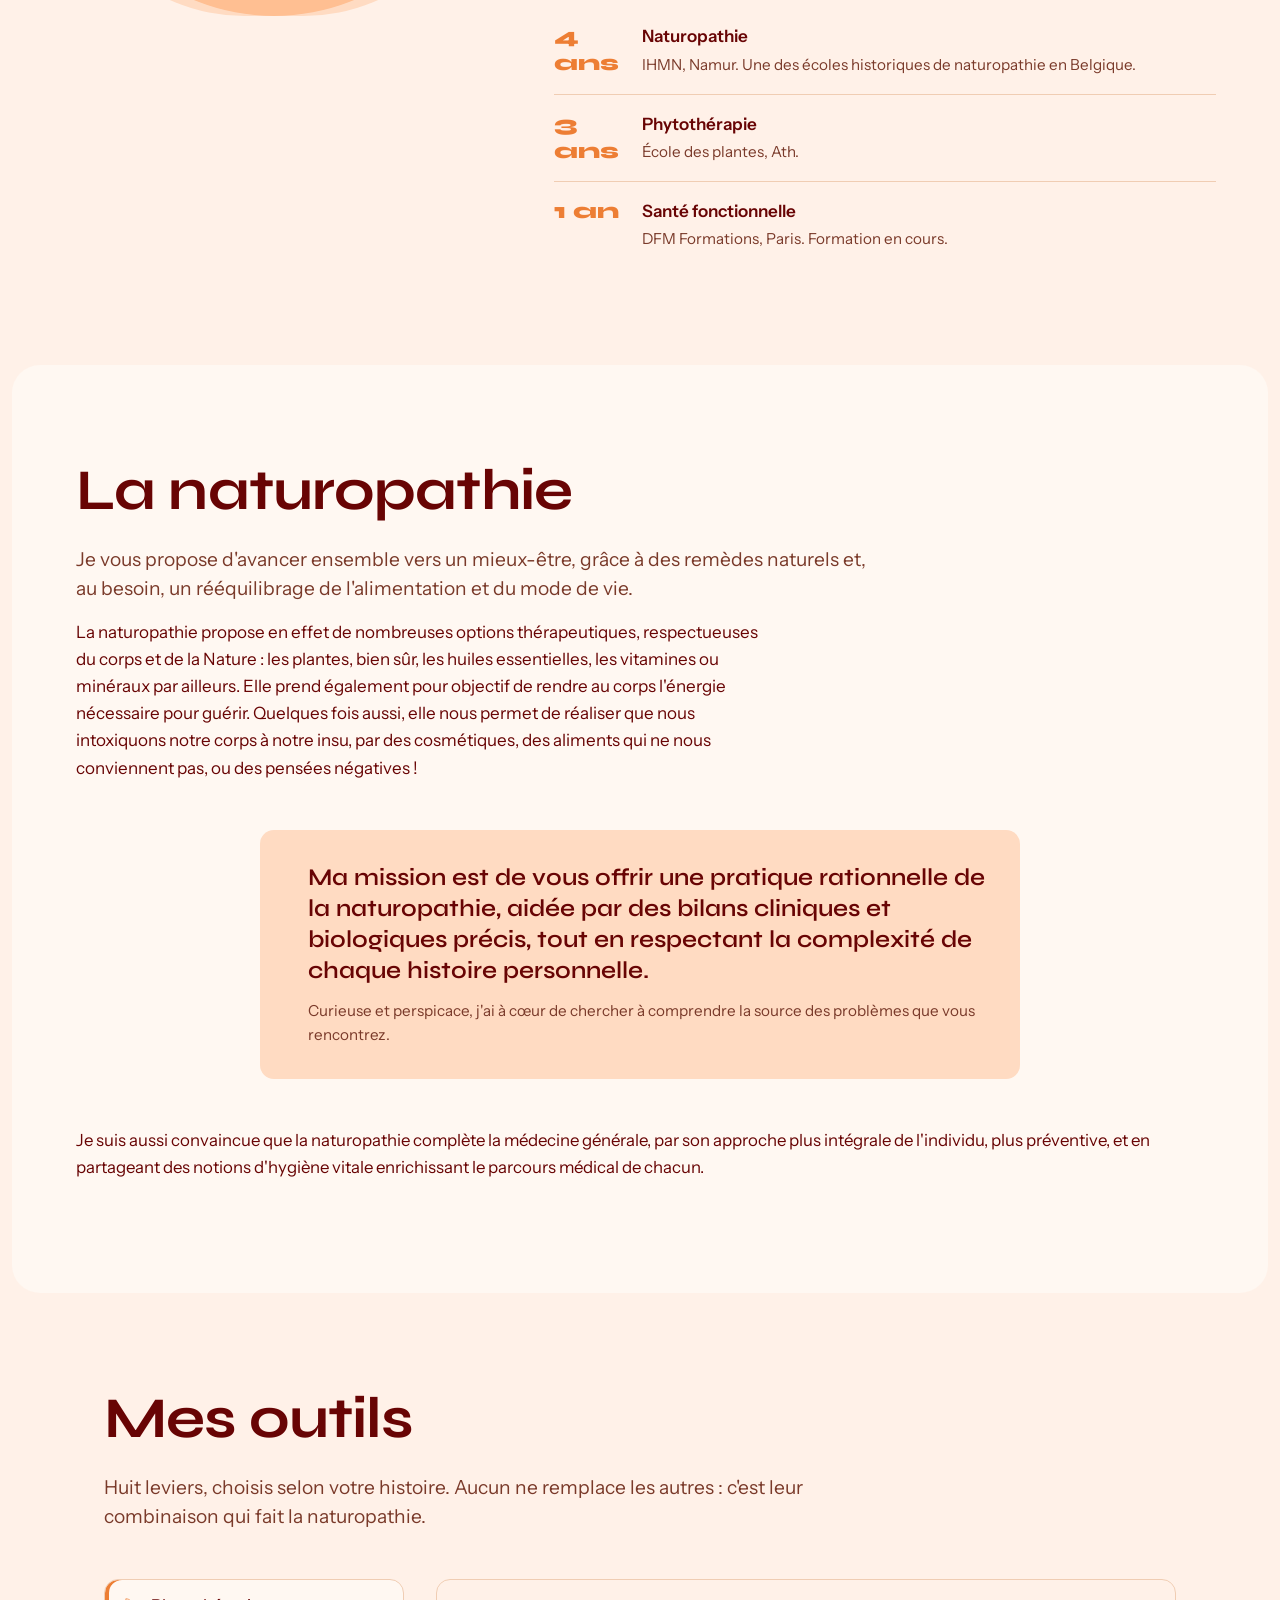
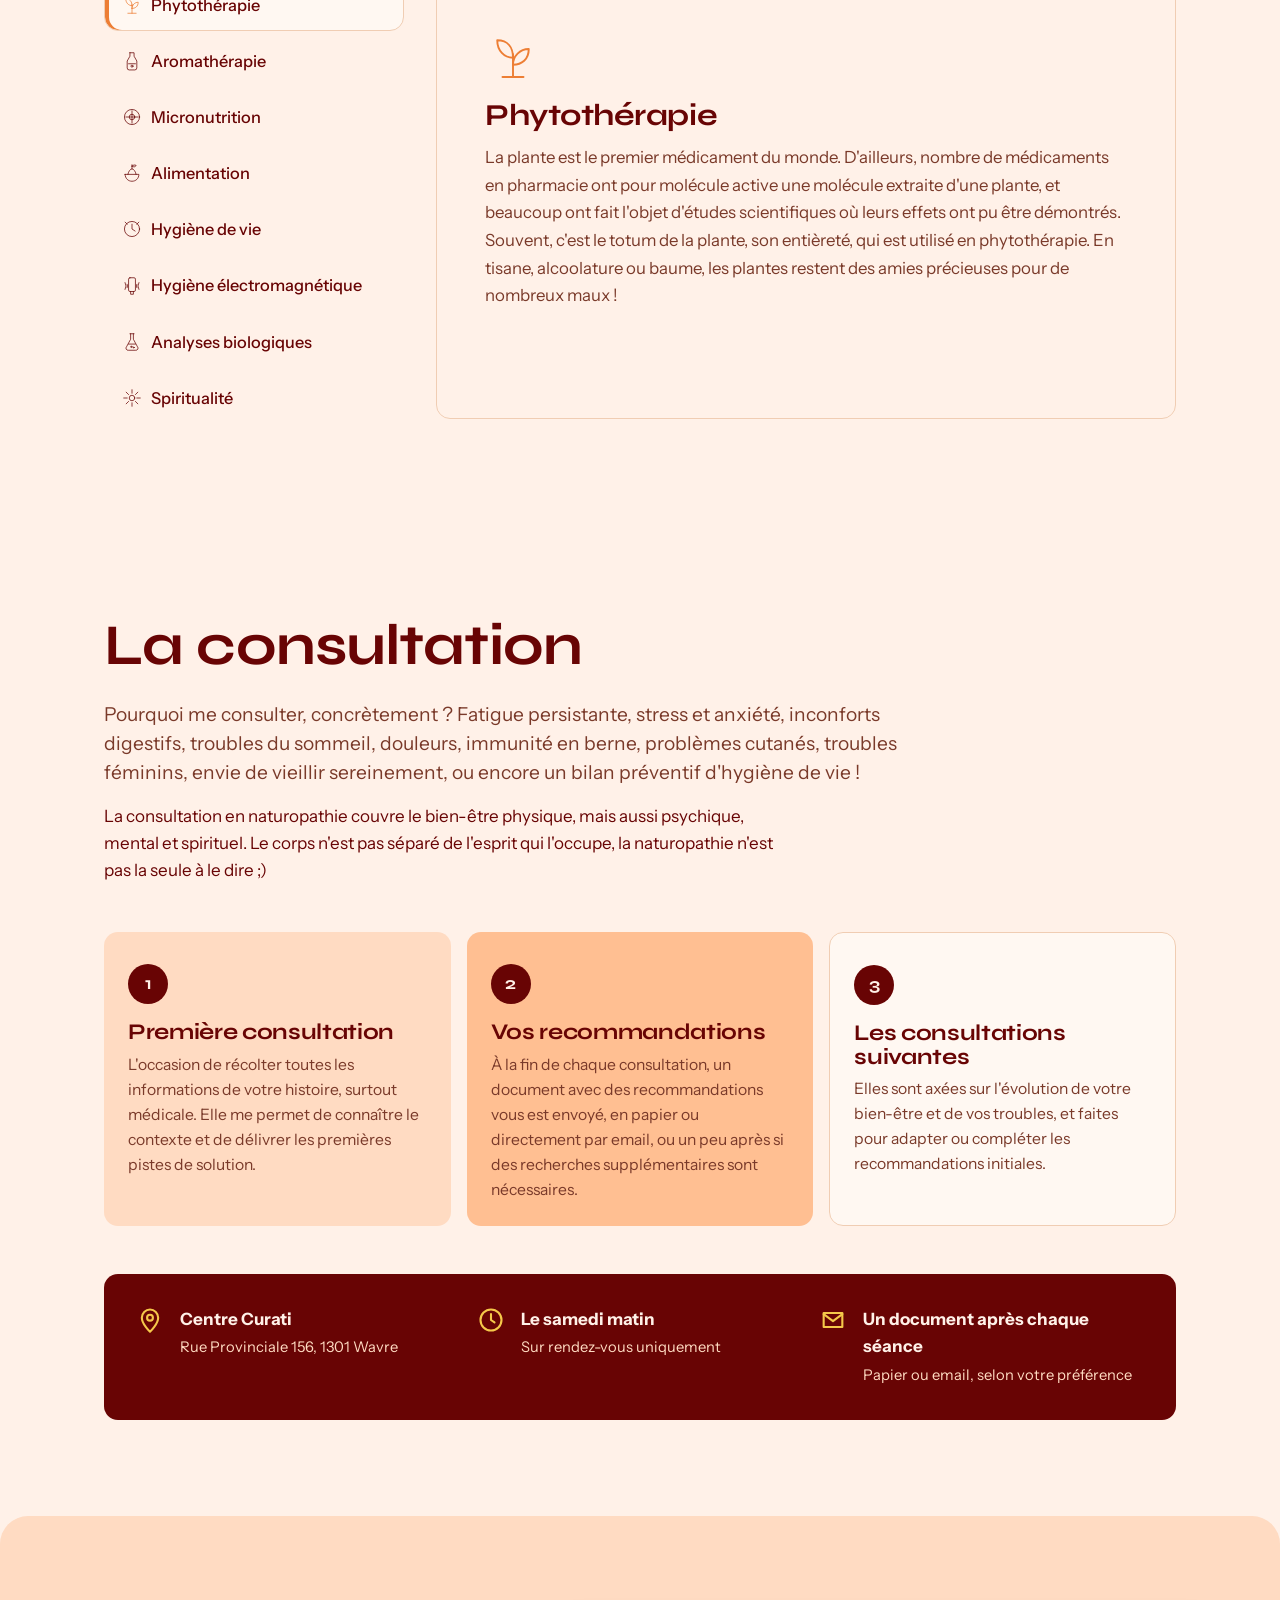
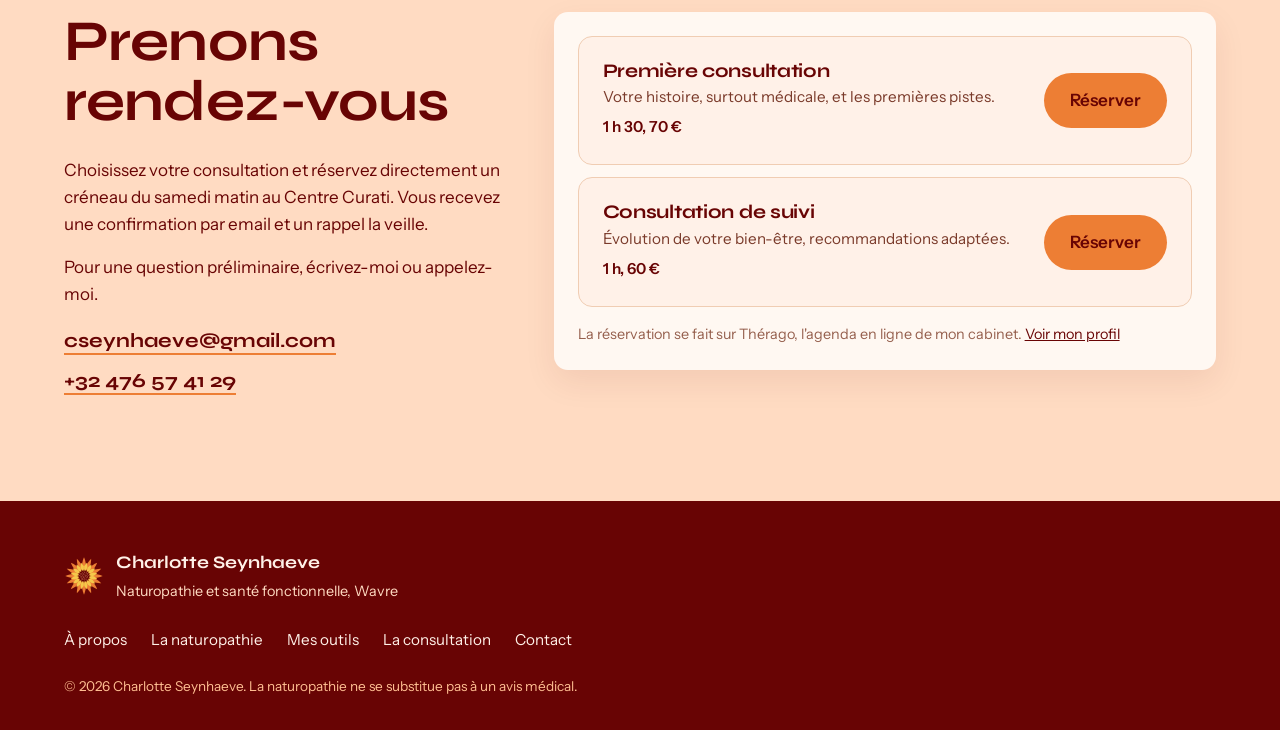
==== commit f99d809e: "Mes outils : liste d'onglets et panneau de détail à la place des cartes Co-Authored-By: Claude Fable" ====
--- a/index.html
+++ b/index.html
@@ -13,7 +13,7 @@
 <link rel="preconnect" href="https://fonts.googleapis.com">
 <link rel="preconnect" href="https://fonts.gstatic.com" crossorigin>
 <link href="https://fonts.googleapis.com/css2?family=Syne:wght@400..800&family=Instrument+Sans:ital,wght@0,400..700;1,400..700&display=swap" rel="stylesheet">
-<link rel="stylesheet" href="assets/css/style.css?v=2">
+<link rel="stylesheet" href="assets/css/style.css?v=3">
 </head>
 <body>
 <a class="skip" href="#main">Aller au contenu</a>
@@ -149,47 +149,59 @@
     <h2 class="h2 reveal">Mes outils</h2>
     <p class="lead reveal">Huit leviers, choisis selon votre histoire. Aucun ne remplace les autres : c'est leur combinaison qui fait la naturopathie.</p>
   </div>
-  <div class="tools">
-    <article class="tool reveal">
-      <svg class="tool__icon" viewBox="0 0 64 64" aria-hidden="true"><path d="M32 56V30"/><path d="M32 34c-10 0-18-8-18-20 12 0 18 8 18 20Z"/><path d="M32 42c0-10 8-18 18-18 0 12-8 18-18 18Z"/><path d="M20 56h24"/></svg>
-      <h3>Phytothérapie</h3>
-      <p>La plante est le premier médicament du monde. D'ailleurs, nombre de médicaments en pharmacie ont pour molécule active une molécule extraite d'une plante, et beaucoup ont fait l'objet d'études scientifiques où leurs effets ont pu être démontrés. Souvent, c'est le totum de la plante, son entièreté, qui est utilisé en phytothérapie. En tisane, alcoolature ou baume, les plantes restent des amies précieuses pour de nombreux maux !</p>
-    </article>
-    <article class="tool reveal">
-      <svg class="tool__icon" viewBox="0 0 64 64" aria-hidden="true"><path d="M26 8h12v10l8 14v20a6 6 0 0 1-6 6H24a6 6 0 0 1-6-6V32l8-14V8Z"/><path d="M22 40h20"/><circle cx="32" cy="47" r="3"/></svg>
-      <h3>Aromathérapie</h3>
-      <p>Assez connues du grand public, les huiles essentielles sont des extraits concentrés de plantes aromatiques. Elles sont souvent très puissantes et nécessitent certaines connaissances pour être manipulées avec prudence.</p>
-    </article>
-    <article class="tool reveal">
-      <svg class="tool__icon" viewBox="0 0 64 64" aria-hidden="true"><circle cx="32" cy="32" r="22"/><path d="M32 14v36M14 32h36"/><circle cx="32" cy="32" r="8"/></svg>
-      <h3>Micronutrition</h3>
-      <p>Les minéraux, vitamines et oligoéléments qui nous composent participent aux réactions biochimiques de notre corps. Une carence a donc souvent un impact sur plusieurs voies métaboliques. Sachant que les aliments ne sont plus aussi riches qu'avant, pour certains grands auteurs, se complémenter n'est plus une option.</p>
-    </article>
-    <article class="tool reveal">
-      <svg class="tool__icon" viewBox="0 0 64 64" aria-hidden="true"><path d="M12 36c0 12 9 20 20 20s20-8 20-20H12Z"/><path d="M20 36c2-10 8-16 12-16s10 6 12 16"/><path d="M32 20V8"/><path d="M32 12c4-4 8-4 12-2-2 4-6 6-12 2Z"/></svg>
-      <h3>Alimentation</h3>
-      <p>Nos choix alimentaires ont un impact direct sur notre bien-être. Manger bio ? Local ? Quelles huiles ? Quid du gluten, des produits laitiers ? L'alimentation est un sujet fertile sur lequel les connaissances ont énormément évolué. Et pour cause, l'équilibre intestinal est au centre de la santé fonctionnelle. Une bonne santé digestive commence par une alimentation qui nous correspond, et à chaque individu correspond une diète particulière.</p>
-    </article>
-    <article class="tool reveal">
-      <svg class="tool__icon" viewBox="0 0 64 64" aria-hidden="true"><circle cx="32" cy="32" r="22"/><path d="M32 18v14l9 6"/><path d="M12 12l6 6M52 12l-6 6"/></svg>
-      <h3>Hygiène de vie</h3>
-      <p>Grand classique de la naturopathie, des changements dans le mode de vie peuvent avoir un impact considérable sur la santé. Mieux dormir, faire plus d'exercice, se respecter, gérer le stress : quoi de plus essentiel ? Ici, rien à acheter, mais de la motivation et de la prise de conscience !</p>
-    </article>
-    <article class="tool reveal">
-      <svg class="tool__icon" viewBox="0 0 64 64" aria-hidden="true"><rect x="22" y="8" width="20" height="40" rx="4"/><path d="M28 48v8h8v-8"/><path d="M12 22a20 20 0 0 1 0 20M52 22a20 20 0 0 0 0 20M18 27a12 12 0 0 1 0 10M46 27a12 12 0 0 0 0 10"/></svg>
-      <h3>Hygiène électromagnétique</h3>
-      <p>Un petit sujet hors cursus, mais qui me tient à cœur ! Il s'agit ici d'être électro-conscient quant à une exposition abusive aux ondes électromagnétiques. GSM, ordinateur, bluetooth dans la voiture, lampes de chevet : l'idée est de s'affranchir de chaque exposition inutile.</p>
-    </article>
-    <article class="tool reveal">
-      <svg class="tool__icon" viewBox="0 0 64 64" aria-hidden="true"><path d="M26 8h12"/><path d="M28 8v16L16 46a6 6 0 0 0 5 10h22a6 6 0 0 0 5-10L36 24V8"/><path d="M22 38h20"/><circle cx="30" cy="46" r="2"/><circle cx="37" cy="48" r="1.5"/></svg>
-      <h3>Analyses biologiques</h3>
-      <p>L'analyse de résultats sanguins est un outil à part entière, qui peut confirmer les signes cliniques ou apporter des éléments nouveaux. La lecture de bilans fait partie de ma formation en naturopathie ainsi qu'en santé fonctionnelle. Dans le cadre d'une analyse en santé fonctionnelle, les marqueurs regardés seront souvent plus nombreux que lors d'une prise de sang « de routine », et les normes des laboratoires ne seront pas identiques non plus.</p>
-    </article>
-    <article class="tool reveal">
-      <svg class="tool__icon" viewBox="0 0 64 64" aria-hidden="true"><circle cx="32" cy="32" r="8"/><path d="M32 8v10M32 46v10M8 32h10M46 32h10M15 15l7 7M42 42l7 7M49 15l-7 7M22 42l-7 7"/></svg>
-      <h3>Spiritualité</h3>
-      <p>Et si, à côté des chiffres, nous prenions le temps de voir plus loin, plus profond ? Qu'est-ce qui vous inspire ? Qu'est-ce qui vous donne du bonheur ? Quelles activités, quelles relations vous sont bénéfiques ? En quoi, en qui croyez-vous ? La vie est un cadeau tellement précieux, comment faire pour en profiter joyeusement ?</p>
-    </article>
+  <div class="tabs reveal" data-tabs>
+    <div class="tabs__list" role="tablist" aria-label="Mes outils">
+      <button class="tabs__tab" role="tab" id="tab-0" aria-controls="panel-0" aria-selected="true" tabindex="0"><svg class="tabs__icon" viewBox="0 0 64 64" aria-hidden="true"><path d="M32 56V30"/><path d="M32 34c-10 0-18-8-18-20 12 0 18 8 18 20Z"/><path d="M32 42c0-10 8-18 18-18 0 12-8 18-18 18Z"/><path d="M20 56h24"/></svg><span>Phytothérapie</span></button>
+      <button class="tabs__tab" role="tab" id="tab-1" aria-controls="panel-1" aria-selected="false" tabindex="-1"><svg class="tabs__icon" viewBox="0 0 64 64" aria-hidden="true"><path d="M26 8h12v10l8 14v20a6 6 0 0 1-6 6H24a6 6 0 0 1-6-6V32l8-14V8Z"/><path d="M22 40h20"/><circle cx="32" cy="47" r="3"/></svg><span>Aromathérapie</span></button>
+      <button class="tabs__tab" role="tab" id="tab-2" aria-controls="panel-2" aria-selected="false" tabindex="-1"><svg class="tabs__icon" viewBox="0 0 64 64" aria-hidden="true"><circle cx="32" cy="32" r="22"/><path d="M32 14v36M14 32h36"/><circle cx="32" cy="32" r="8"/></svg><span>Micronutrition</span></button>
+      <button class="tabs__tab" role="tab" id="tab-3" aria-controls="panel-3" aria-selected="false" tabindex="-1"><svg class="tabs__icon" viewBox="0 0 64 64" aria-hidden="true"><path d="M12 36c0 12 9 20 20 20s20-8 20-20H12Z"/><path d="M20 36c2-10 8-16 12-16s10 6 12 16"/><path d="M32 20V8"/><path d="M32 12c4-4 8-4 12-2-2 4-6 6-12 2Z"/></svg><span>Alimentation</span></button>
+      <button class="tabs__tab" role="tab" id="tab-4" aria-controls="panel-4" aria-selected="false" tabindex="-1"><svg class="tabs__icon" viewBox="0 0 64 64" aria-hidden="true"><circle cx="32" cy="32" r="22"/><path d="M32 18v14l9 6"/><path d="M12 12l6 6M52 12l-6 6"/></svg><span>Hygiène de vie</span></button>
+      <button class="tabs__tab" role="tab" id="tab-5" aria-controls="panel-5" aria-selected="false" tabindex="-1"><svg class="tabs__icon" viewBox="0 0 64 64" aria-hidden="true"><rect x="22" y="8" width="20" height="40" rx="4"/><path d="M28 48v8h8v-8"/><path d="M12 22a20 20 0 0 1 0 20M52 22a20 20 0 0 0 0 20M18 27a12 12 0 0 1 0 10M46 27a12 12 0 0 0 0 10"/></svg><span>Hygiène électromagnétique</span></button>
+      <button class="tabs__tab" role="tab" id="tab-6" aria-controls="panel-6" aria-selected="false" tabindex="-1"><svg class="tabs__icon" viewBox="0 0 64 64" aria-hidden="true"><path d="M26 8h12"/><path d="M28 8v16L16 46a6 6 0 0 0 5 10h22a6 6 0 0 0 5-10L36 24V8"/><path d="M22 38h20"/><circle cx="30" cy="46" r="2"/><circle cx="37" cy="48" r="1.5"/></svg><span>Analyses biologiques</span></button>
+      <button class="tabs__tab" role="tab" id="tab-7" aria-controls="panel-7" aria-selected="false" tabindex="-1"><svg class="tabs__icon" viewBox="0 0 64 64" aria-hidden="true"><circle cx="32" cy="32" r="8"/><path d="M32 8v10M32 46v10M8 32h10M46 32h10M15 15l7 7M42 42l7 7M49 15l-7 7M22 42l-7 7"/></svg><span>Spiritualité</span></button>
+    </div>
+    <div class="tabs__panels">
+      <article class="tabs__panel" role="tabpanel" id="panel-0" aria-labelledby="tab-0">
+        <svg class="tabs__bigicon" viewBox="0 0 64 64" aria-hidden="true"><path d="M32 56V30"/><path d="M32 34c-10 0-18-8-18-20 12 0 18 8 18 20Z"/><path d="M32 42c0-10 8-18 18-18 0 12-8 18-18 18Z"/><path d="M20 56h24"/></svg>
+        <h3>Phytothérapie</h3>
+        <p>La plante est le premier médicament du monde. D'ailleurs, nombre de médicaments en pharmacie ont pour molécule active une molécule extraite d'une plante, et beaucoup ont fait l'objet d'études scientifiques où leurs effets ont pu être démontrés. Souvent, c'est le totum de la plante, son entièreté, qui est utilisé en phytothérapie. En tisane, alcoolature ou baume, les plantes restent des amies précieuses pour de nombreux maux !</p>
+      </article>
+      <article class="tabs__panel" role="tabpanel" id="panel-1" aria-labelledby="tab-1" hidden>
+        <svg class="tabs__bigicon" viewBox="0 0 64 64" aria-hidden="true"><path d="M26 8h12v10l8 14v20a6 6 0 0 1-6 6H24a6 6 0 0 1-6-6V32l8-14V8Z"/><path d="M22 40h20"/><circle cx="32" cy="47" r="3"/></svg>
+        <h3>Aromathérapie</h3>
+        <p>Assez connues du grand public, les huiles essentielles sont des extraits concentrés de plantes aromatiques. Elles sont souvent très puissantes et nécessitent certaines connaissances pour être manipulées avec prudence.</p>
+      </article>
+      <article class="tabs__panel" role="tabpanel" id="panel-2" aria-labelledby="tab-2" hidden>
+        <svg class="tabs__bigicon" viewBox="0 0 64 64" aria-hidden="true"><circle cx="32" cy="32" r="22"/><path d="M32 14v36M14 32h36"/><circle cx="32" cy="32" r="8"/></svg>
+        <h3>Micronutrition</h3>
+        <p>Les minéraux, vitamines et oligoéléments qui nous composent participent aux réactions biochimiques de notre corps. Une carence a donc souvent un impact sur plusieurs voies métaboliques. Sachant que les aliments ne sont plus aussi riches qu'avant, pour certains grands auteurs, se complémenter n'est plus une option.</p>
+      </article>
+      <article class="tabs__panel" role="tabpanel" id="panel-3" aria-labelledby="tab-3" hidden>
+        <svg class="tabs__bigicon" viewBox="0 0 64 64" aria-hidden="true"><path d="M12 36c0 12 9 20 20 20s20-8 20-20H12Z"/><path d="M20 36c2-10 8-16 12-16s10 6 12 16"/><path d="M32 20V8"/><path d="M32 12c4-4 8-4 12-2-2 4-6 6-12 2Z"/></svg>
+        <h3>Alimentation</h3>
+        <p>Nos choix alimentaires ont un impact direct sur notre bien-être. Manger bio ? Local ? Quelles huiles ? Quid du gluten, des produits laitiers ? L'alimentation est un sujet fertile sur lequel les connaissances ont énormément évolué. Et pour cause, l'équilibre intestinal est au centre de la santé fonctionnelle. Une bonne santé digestive commence par une alimentation qui nous correspond, et à chaque individu correspond une diète particulière.</p>
+      </article>
+      <article class="tabs__panel" role="tabpanel" id="panel-4" aria-labelledby="tab-4" hidden>
+        <svg class="tabs__bigicon" viewBox="0 0 64 64" aria-hidden="true"><circle cx="32" cy="32" r="22"/><path d="M32 18v14l9 6"/><path d="M12 12l6 6M52 12l-6 6"/></svg>
+        <h3>Hygiène de vie</h3>
+        <p>Grand classique de la naturopathie, des changements dans le mode de vie peuvent avoir un impact considérable sur la santé. Mieux dormir, faire plus d'exercice, se respecter, gérer le stress : quoi de plus essentiel ? Ici, rien à acheter, mais de la motivation et de la prise de conscience !</p>
+      </article>
+      <article class="tabs__panel" role="tabpanel" id="panel-5" aria-labelledby="tab-5" hidden>
+        <svg class="tabs__bigicon" viewBox="0 0 64 64" aria-hidden="true"><rect x="22" y="8" width="20" height="40" rx="4"/><path d="M28 48v8h8v-8"/><path d="M12 22a20 20 0 0 1 0 20M52 22a20 20 0 0 0 0 20M18 27a12 12 0 0 1 0 10M46 27a12 12 0 0 0 0 10"/></svg>
+        <h3>Hygiène électromagnétique</h3>
+        <p>Un petit sujet hors cursus, mais qui me tient à cœur ! Il s'agit ici d'être électro-conscient quant à une exposition abusive aux ondes électromagnétiques. GSM, ordinateur, bluetooth dans la voiture, lampes de chevet : l'idée est de s'affranchir de chaque exposition inutile.</p>
+      </article>
+      <article class="tabs__panel" role="tabpanel" id="panel-6" aria-labelledby="tab-6" hidden>
+        <svg class="tabs__bigicon" viewBox="0 0 64 64" aria-hidden="true"><path d="M26 8h12"/><path d="M28 8v16L16 46a6 6 0 0 0 5 10h22a6 6 0 0 0 5-10L36 24V8"/><path d="M22 38h20"/><circle cx="30" cy="46" r="2"/><circle cx="37" cy="48" r="1.5"/></svg>
+        <h3>Analyses biologiques</h3>
+        <p>L'analyse de résultats sanguins est un outil à part entière, qui peut confirmer les signes cliniques ou apporter des éléments nouveaux. La lecture de bilans fait partie de ma formation en naturopathie ainsi qu'en santé fonctionnelle. Dans le cadre d'une analyse en santé fonctionnelle, les marqueurs regardés seront souvent plus nombreux que lors d'une prise de sang « de routine », et les normes des laboratoires ne seront pas identiques non plus.</p>
+      </article>
+      <article class="tabs__panel" role="tabpanel" id="panel-7" aria-labelledby="tab-7" hidden>
+        <svg class="tabs__bigicon" viewBox="0 0 64 64" aria-hidden="true"><circle cx="32" cy="32" r="8"/><path d="M32 8v10M32 46v10M8 32h10M46 32h10M15 15l7 7M42 42l7 7M49 15l-7 7M22 42l-7 7"/></svg>
+        <h3>Spiritualité</h3>
+        <p>Et si, à côté des chiffres, nous prenions le temps de voir plus loin, plus profond ? Qu'est-ce qui vous inspire ? Qu'est-ce qui vous donne du bonheur ? Quelles activités, quelles relations vous sont bénéfiques ? En quoi, en qui croyez-vous ? La vie est un cadeau tellement précieux, comment faire pour en profiter joyeusement ?</p>
+      </article>
+    </div>
   </div>
 </section>
 
@@ -292,6 +304,6 @@
   <p class="footer__legal">© <span data-year>2026</span> Charlotte Seynhaeve. La naturopathie ne se substitue pas à un avis médical.</p>
 </footer>
 
-<script src="assets/js/main.js?v=2" defer></script>
+<script src="assets/js/main.js?v=3" defer></script>
 </body>
 </html>
--- a/assets/css/style.css
+++ b/assets/css/style.css
@@ -281,22 +281,40 @@
 /* Mes outils */
 .outils { max-width: 1200px; margin-inline: auto; }
 .outils__head { margin-bottom: var(--space-7); }
-/* Colonnes équilibrées : chaque carte garde sa hauteur réelle, pas de vide sous les textes courts. */
-.tools { columns: 1; column-gap: var(--space-4); }
-.tool {
-  display: inline-block; width: 100%; break-inside: avoid; margin-bottom: var(--space-4);
-  padding: var(--space-6); border-radius: var(--radius-md);
-  background: var(--cream); border: 1px solid var(--line);
-  transition: transform .4s var(--ease-out), box-shadow .4s var(--ease-out), border-color .3s;
-}
-.tool:hover { transform: translateY(-4px); box-shadow: var(--shadow-soft); border-color: var(--peach-deep); }
-.tool__icon { width: 56px; height: 56px; fill: none; stroke: var(--ink); stroke-width: 2.2; stroke-linecap: round; stroke-linejoin: round; margin-bottom: var(--space-4); transition: stroke .3s; }
-.tool:hover .tool__icon { stroke: var(--orange); }
-.tool h3 { font-size: 1.35rem; margin-bottom: var(--space-2); }
-.tool p { font-size: .95rem; color: var(--ink-soft); margin: 0; max-width: none; }
-
-@media (min-width: 700px) { .tools { columns: 2; } }
-@media (min-width: 1100px) { .tools { columns: 3; } }
+/* Mes outils : liste à gauche, panneau à droite */
+.tabs { display: grid; gap: var(--space-4); }
+.tabs__list { display: flex; gap: var(--space-2); overflow-x: auto; padding-bottom: var(--space-2); scrollbar-width: none; }
+.tabs__list::-webkit-scrollbar { display: none; }
+.tabs__tab {
+  display: inline-flex; align-items: center; gap: var(--space-2); flex: none;
+  padding: 10px 16px; border: 1px solid var(--line); border-radius: var(--radius-pill);
+  background: var(--cream); color: var(--ink); font-weight: 500; font-size: .95rem; cursor: pointer;
+  transition: background .2s, border-color .2s, color .2s;
+}
+.tabs__tab:hover { border-color: var(--peach-deep); }
+.tabs__tab[aria-selected="true"] { background: var(--ink); color: var(--cream); border-color: var(--ink); }
+.tabs__icon { width: 22px; height: 22px; fill: none; stroke: currentColor; stroke-width: 2.2; stroke-linecap: round; stroke-linejoin: round; }
+.tabs__panels { position: relative; }
+.tabs__panel {
+  background: var(--cream); border: 1px solid var(--line); border-radius: var(--radius-md);
+  padding: var(--space-6); min-height: 320px;
+  animation: panel-in .45s var(--ease-out) both;
+}
+.tabs__panel[hidden] { display: none; }
+.tabs__bigicon { width: 56px; height: 56px; fill: none; stroke: var(--orange); stroke-width: 2.2; stroke-linecap: round; stroke-linejoin: round; margin-bottom: var(--space-4); }
+.tabs__panel h3 { font-size: clamp(1.5rem, 2.4vw, 1.9rem); margin-bottom: var(--space-3); }
+.tabs__panel p { margin: 0; font-size: 1.05rem; line-height: 1.65; color: var(--ink-soft); max-width: 58ch; }
+@keyframes panel-in { from { opacity: 0; transform: translateY(10px); } to { opacity: 1; transform: none; } }
+
+@media (min-width: 900px) {
+  .tabs { grid-template-columns: 300px 1fr; gap: var(--space-6); align-items: start; }
+  .tabs__list { flex-direction: column; overflow: visible; gap: var(--space-1); padding: 0; }
+  .tabs__tab { width: 100%; justify-content: flex-start; border-radius: var(--radius-md); border-color: transparent; background: none; padding: 12px 16px; font-size: 1.02rem; }
+  .tabs__tab:hover { background: var(--white); border-color: var(--line); }
+  .tabs__tab[aria-selected="true"] { background: var(--white); color: var(--ink); border-color: var(--line); box-shadow: inset 4px 0 0 var(--orange); }
+  .tabs__tab[aria-selected="true"] .tabs__icon { stroke: var(--orange); }
+  .tabs__panel { padding: var(--space-7); min-height: 440px; }
+}
 
 /* Consultation */
 .consult { max-width: 1200px; margin-inline: auto; }
@@ -380,9 +398,8 @@
 /* ---------- Reveal on scroll ---------- */
 .reveal { opacity: 0; transform: translateY(18px); transition: opacity .7s var(--ease-out), transform .7s var(--ease-out); }
 .reveal.is-visible { opacity: 1; transform: none; }
-.tools .reveal:nth-child(2), .steps .reveal:nth-child(2) { transition-delay: .08s; }
-.tools .reveal:nth-child(3), .steps .reveal:nth-child(3) { transition-delay: .16s; }
-.tools .reveal:nth-child(4) { transition-delay: .24s; }
+.steps .reveal:nth-child(2) { transition-delay: .08s; }
+.steps .reveal:nth-child(3) { transition-delay: .16s; }
 
 @media (prefers-reduced-motion: reduce) {
   html { scroll-behavior: auto; }
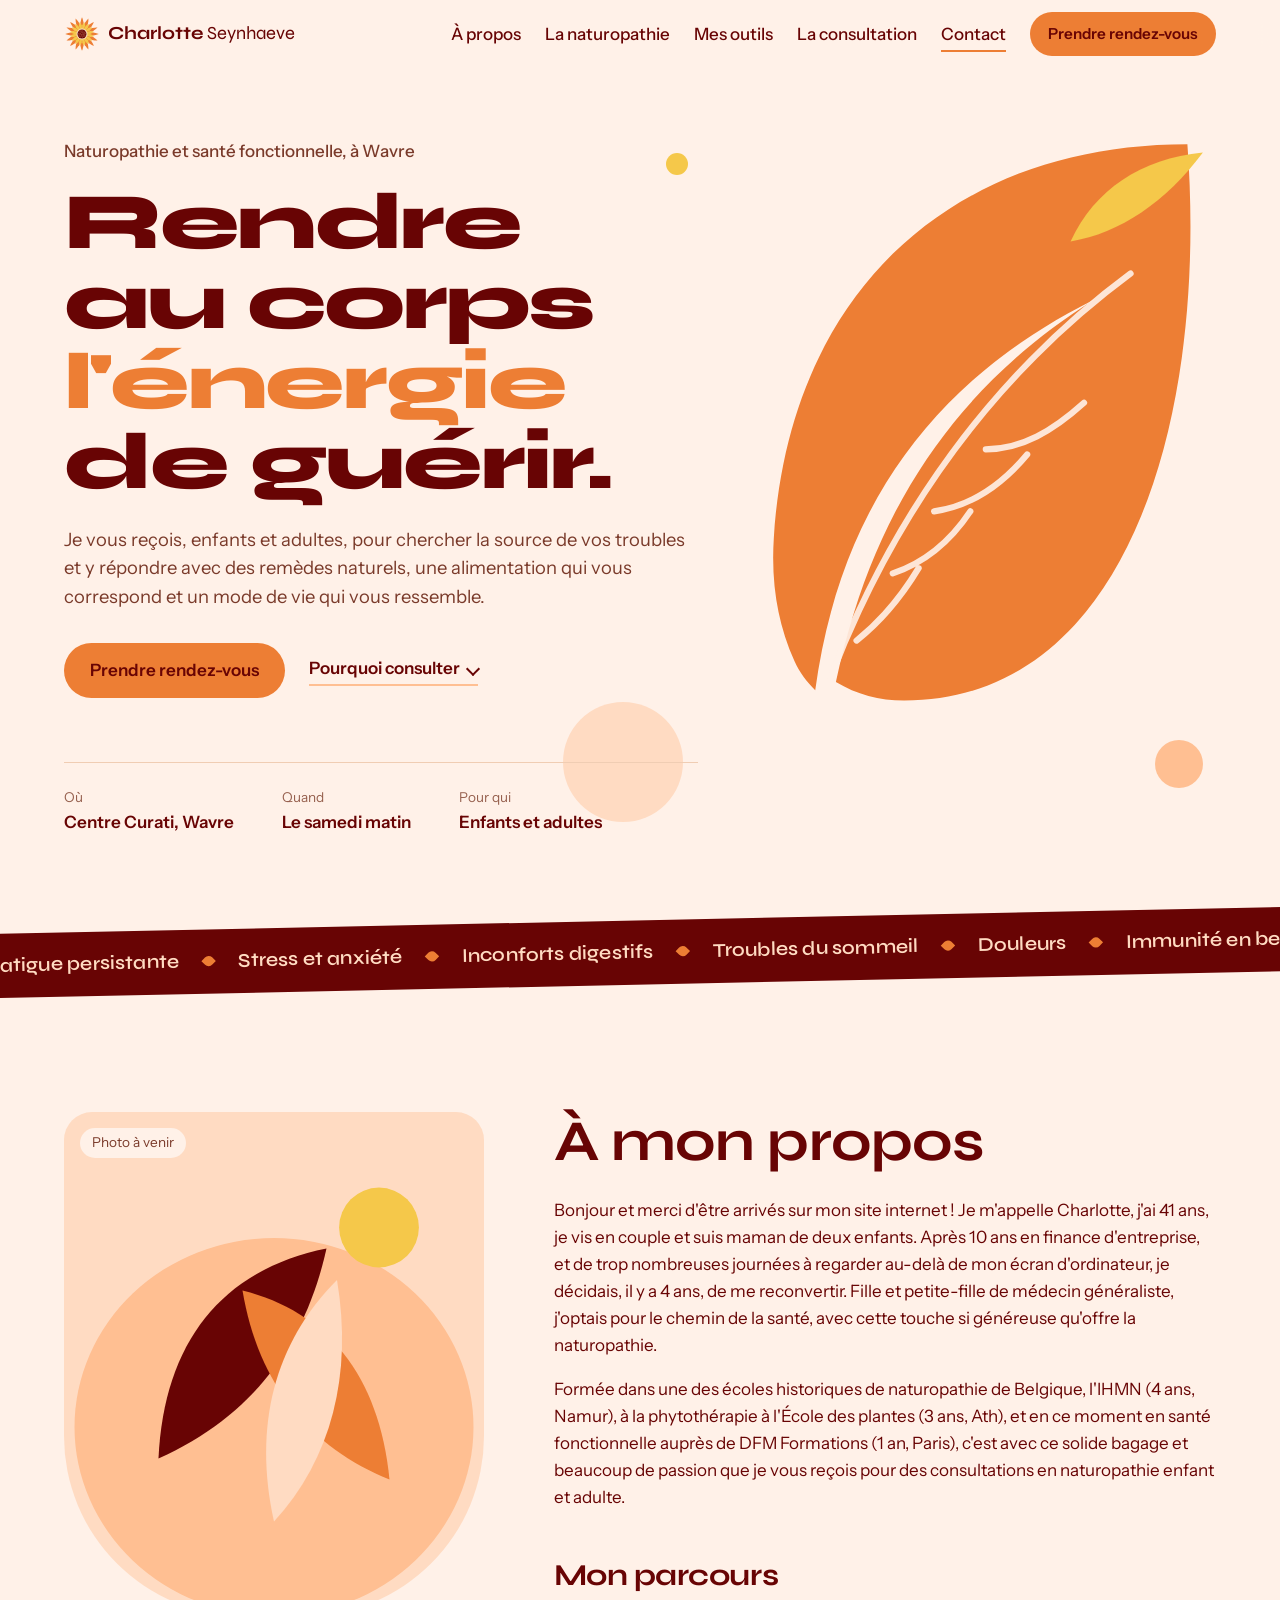
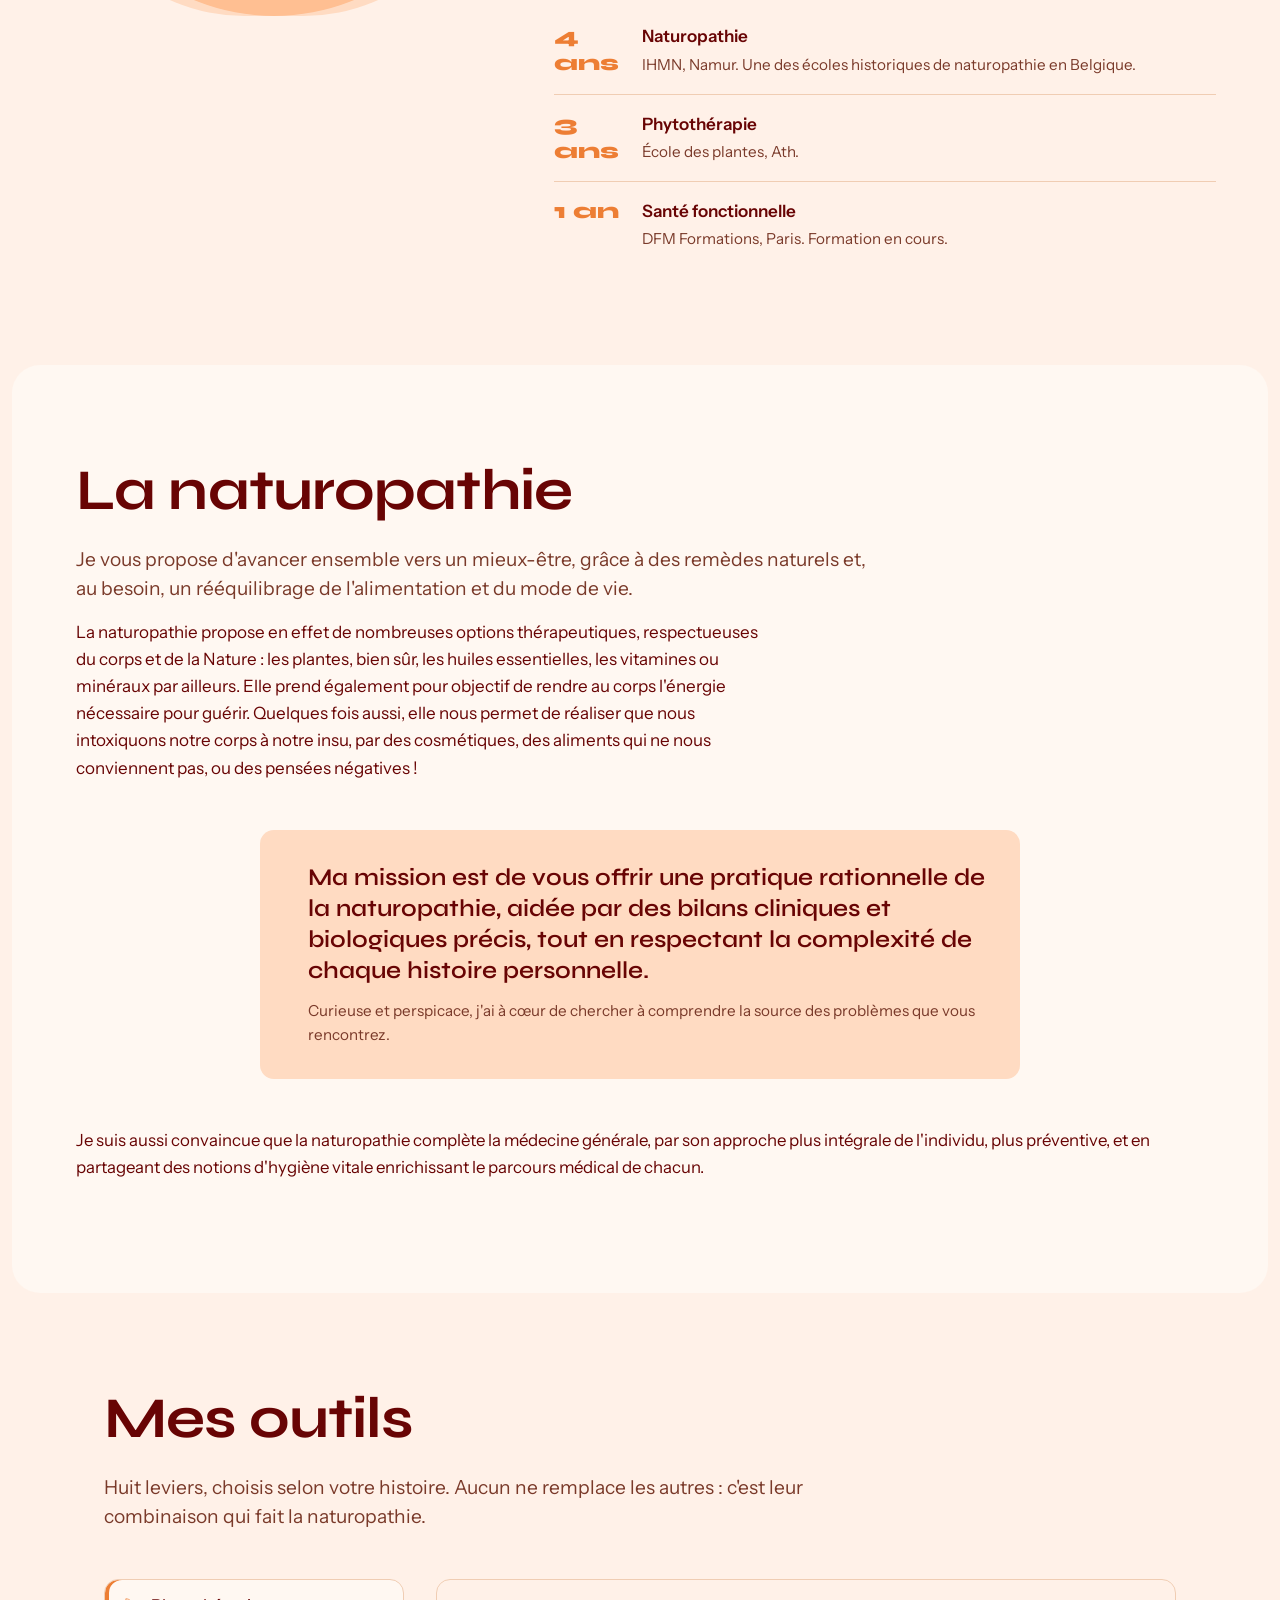
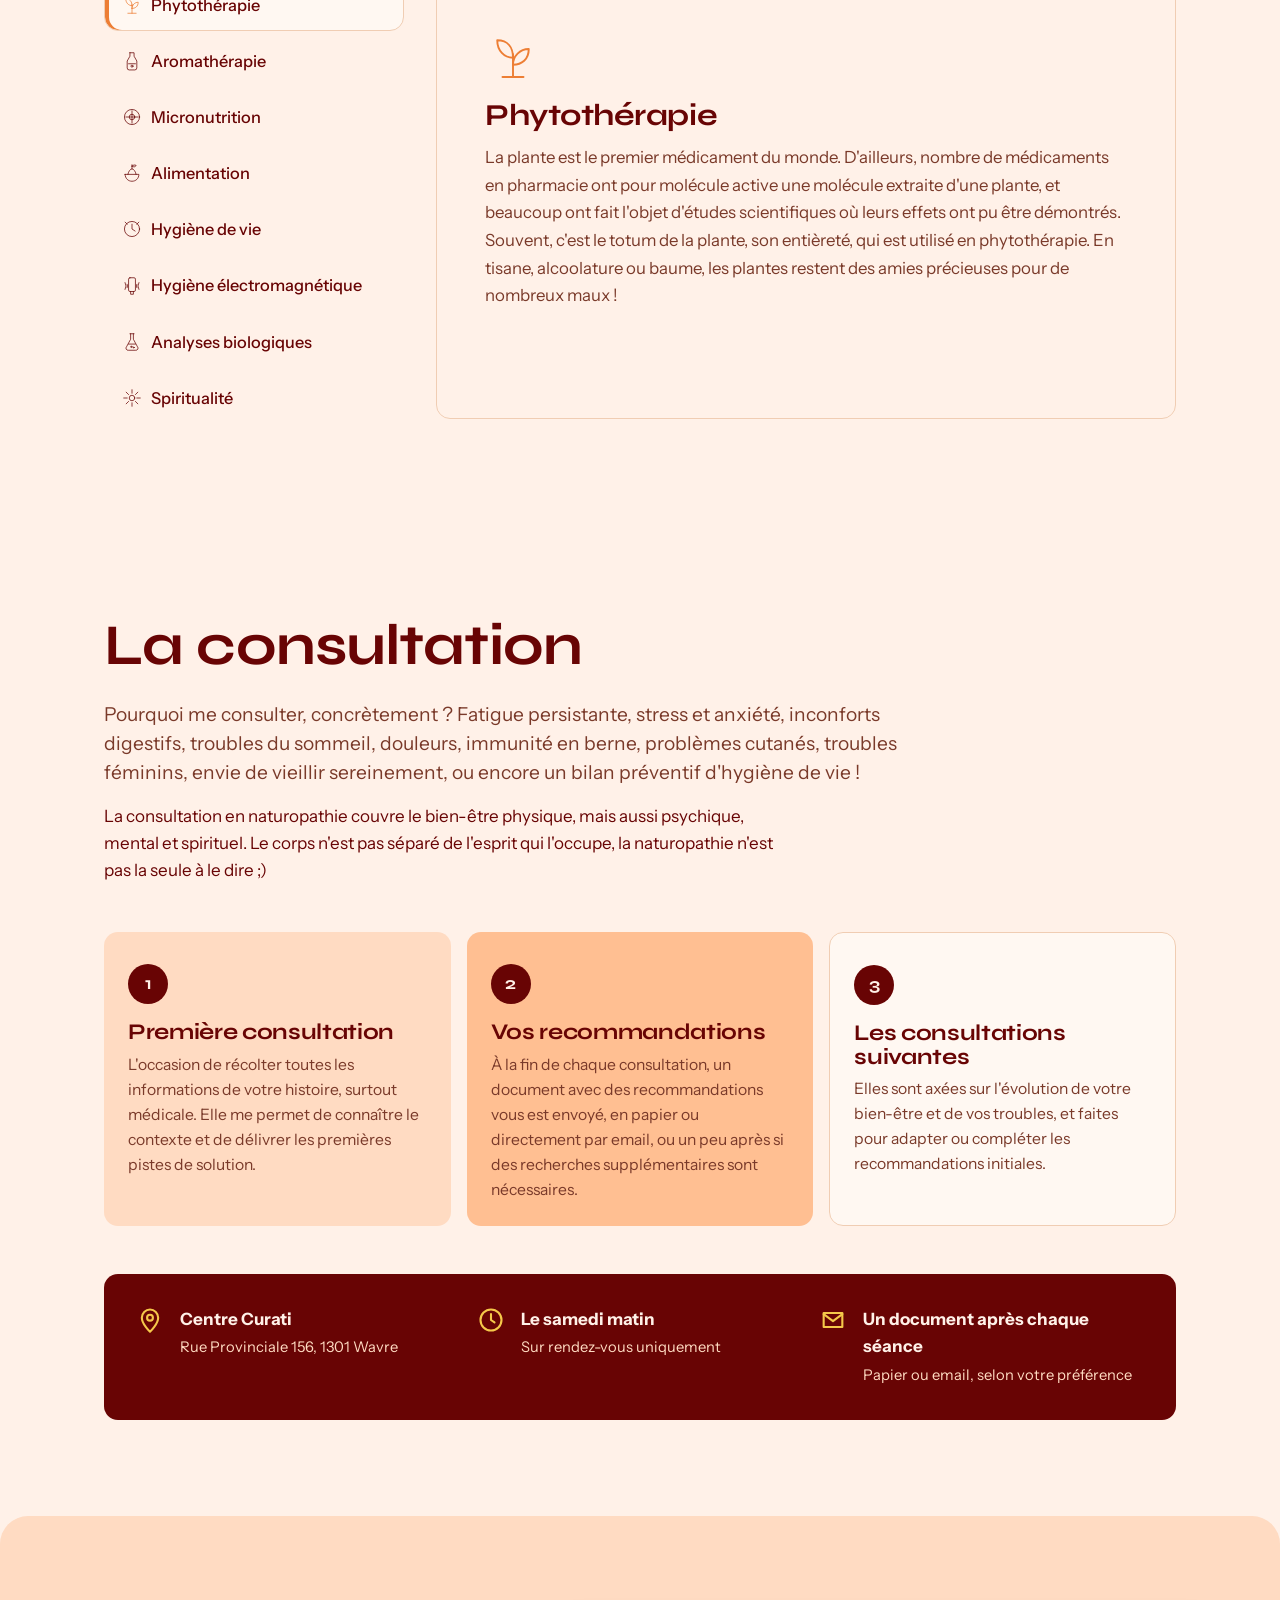
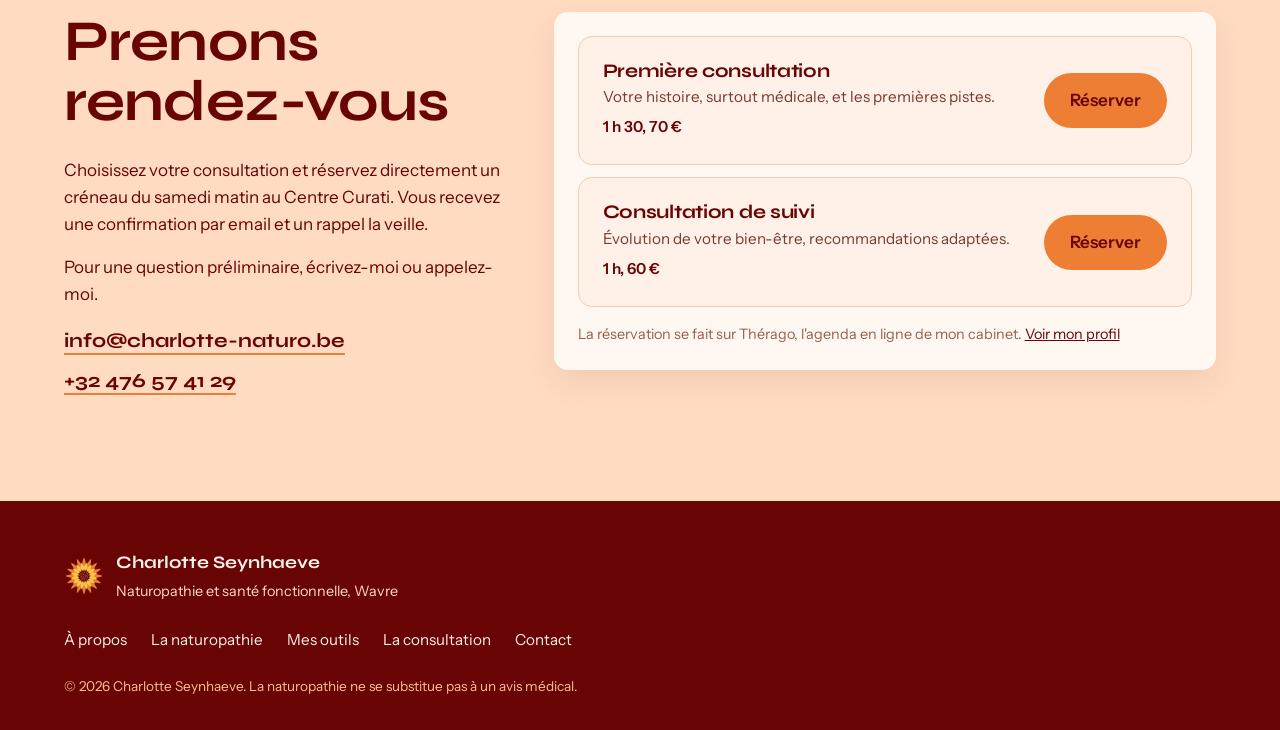
==== commit c78002e9: "Email de contact : info@charlotte-naturo.be Co-Authored-By: Claude Fable 5.1 <noreply@anthropic.com>" ====
--- a/index.html
+++ b/index.html
@@ -255,7 +255,7 @@
       <p class="reveal">Choisissez votre consultation et réservez directement un créneau du samedi matin au Centre Curati. Vous recevez une confirmation par email et un rappel la veille.</p>
       <p class="reveal">Pour une question préliminaire, écrivez-moi ou appelez-moi.</p>
       <ul class="contact__list reveal">
-        <li><a href="mailto:cseynhaeve@gmail.com">cseynhaeve@gmail.com</a></li>
+        <li><a href="mailto:info@charlotte-naturo.be">info@charlotte-naturo.be</a></li>
         <li><a href="tel:+32476574129">+32 476 57 41 29</a></li>
       </ul>
     </div>
